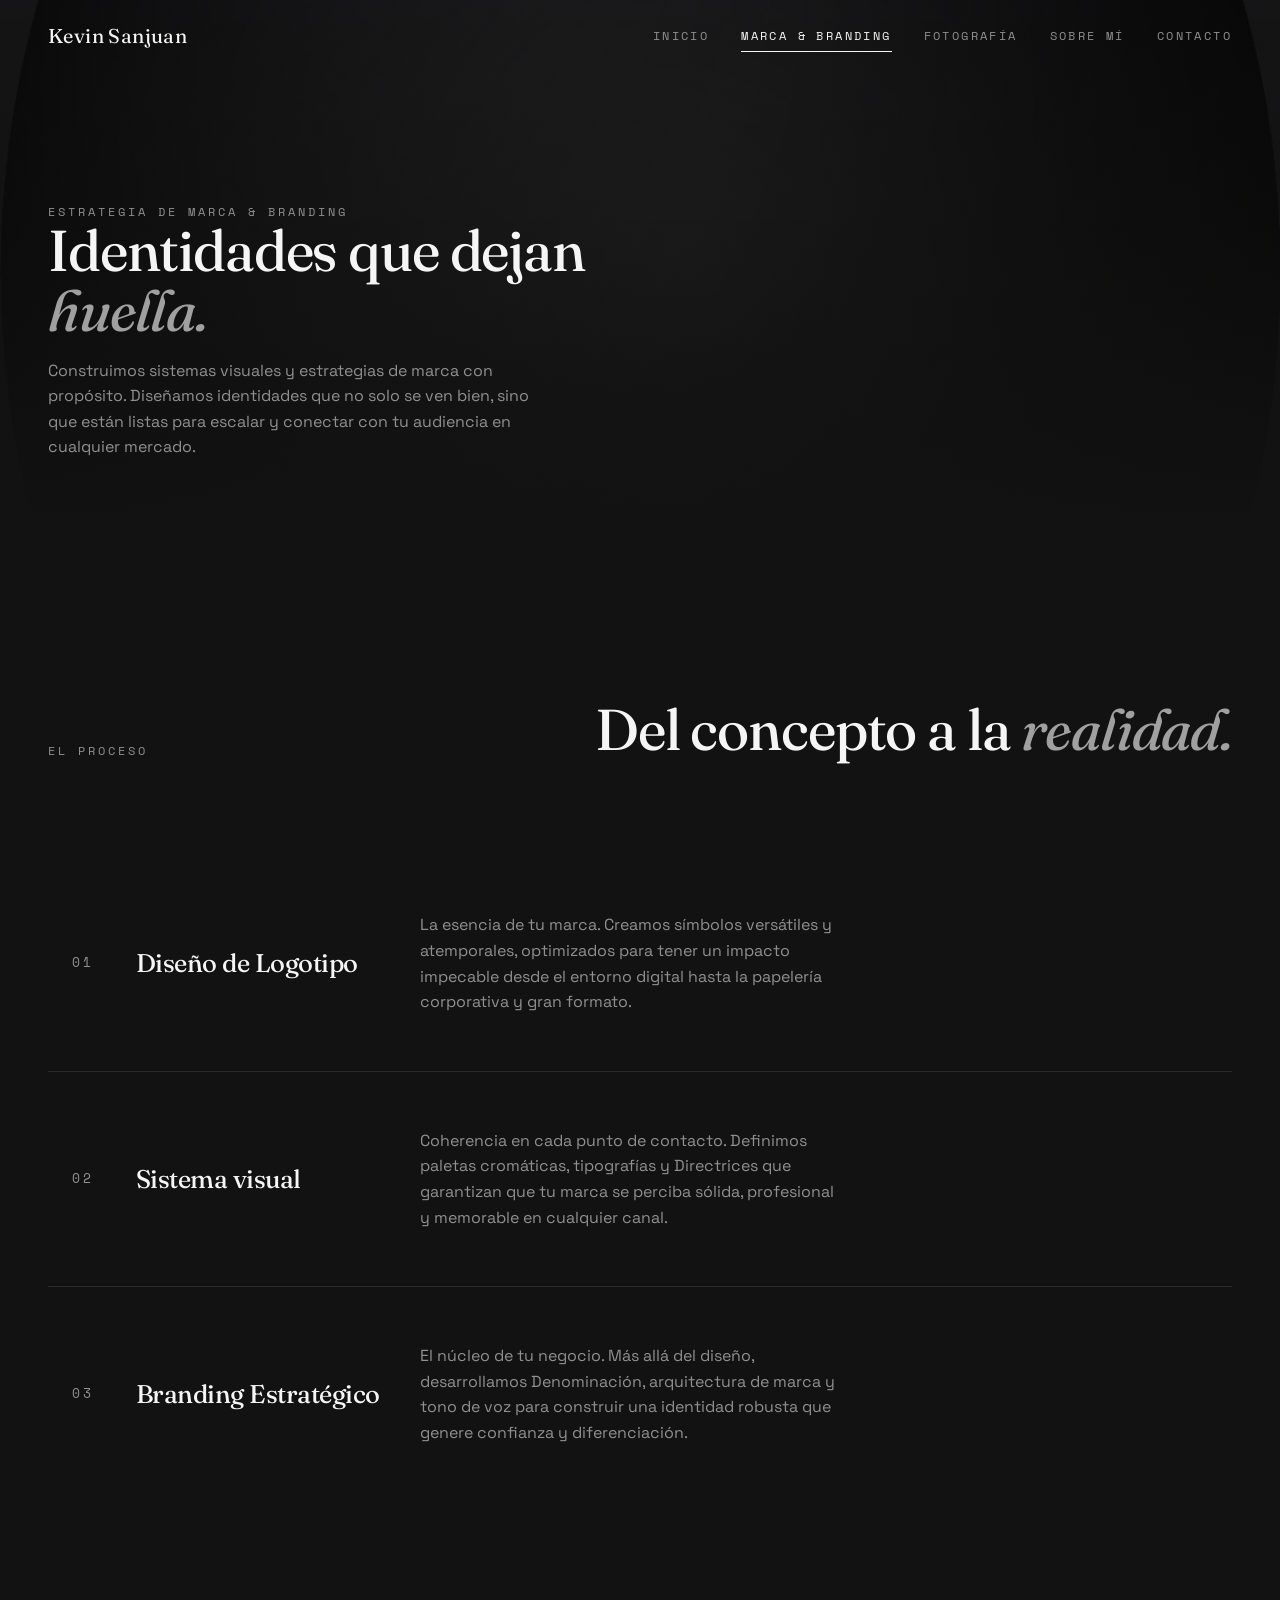
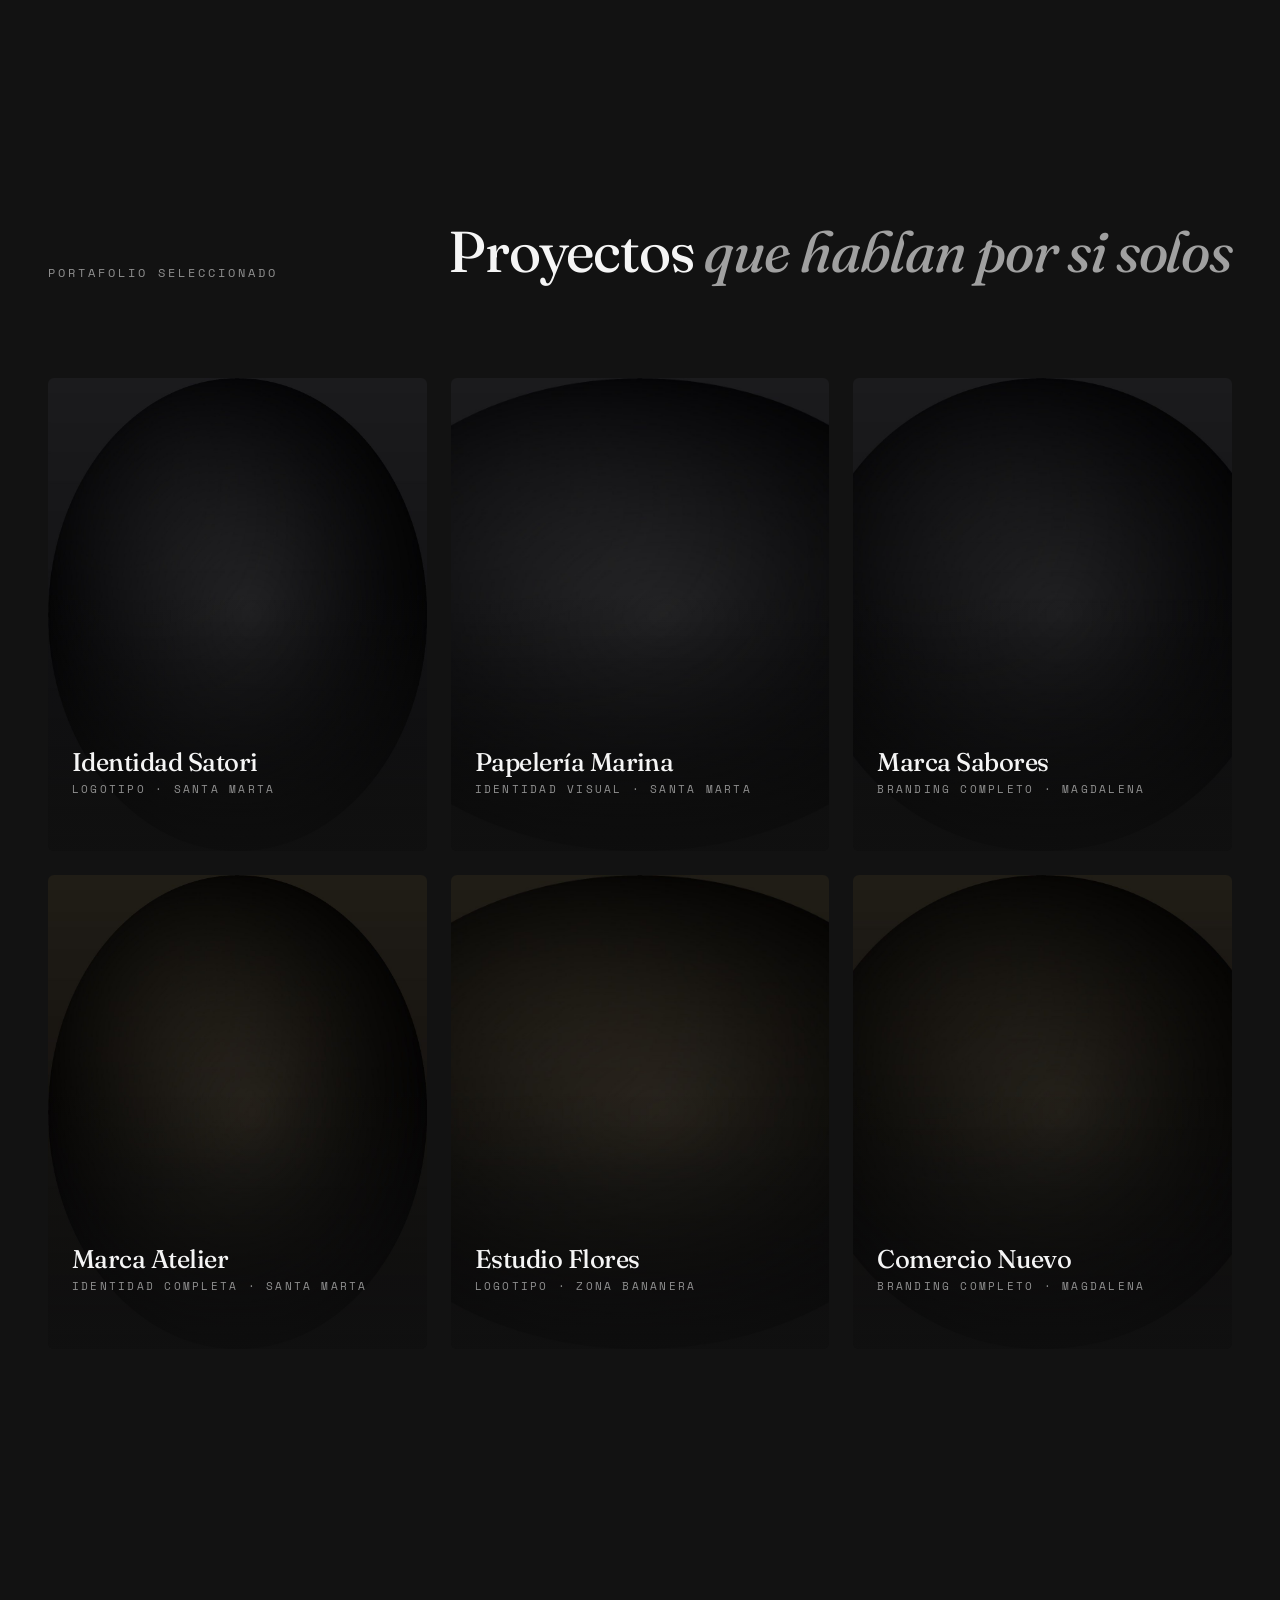
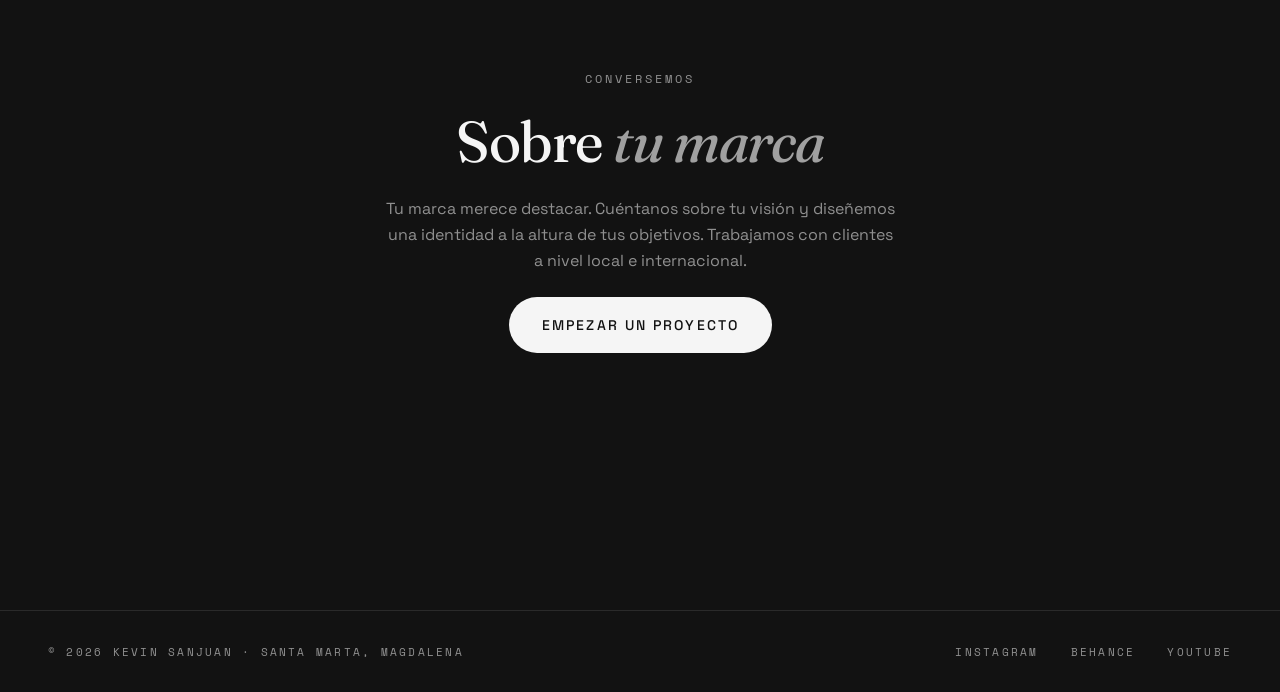
==== branding.html @ dd7e52ad "Add files via upload" ====
<!DOCTYPE html>
<html lang="es">
<head>
  <meta charset="UTF-8">
  <meta name="viewport" content="width=device-width, initial-scale=1">
  <!-- TITULO: así ve Google esta página. Mantener: "Diseñador Gráfico", "Santa Marta". -->
  <title>Diseñador Gráfico en Santa Marta — Kevin Sanjuan | Logos y Branding</title>
  <!-- DESCRIPCION: texto bajo el título en Google (máx ~155 caracteres).
       Quien busque "diseñador grafico santa marta" o "branding zona bananera" debería encontrarla. -->
  <meta name="description" content="Diseñador gráfico en Santa Marta y Zona Bananera, Magdalena. Logotipos, identidad visual y branding completo para negocios. Kevin Sanjuan, diseño gráfico profesional.">
  <meta property="og:title" content="Diseñador Gráfico en Santa Marta — Kevin Sanjuan | Logos y Branding">
  <meta property="og:description" content="Logotipos, identidad visual y branding completo en Santa Marta y Zona Bananera, Magdalena.">
  <meta property="og:type" content="website">
  <meta name="theme-color" content="#121212">
  <meta name="geo.region" content="CO-MAG">
  <meta name="geo.placename" content="Santa Marta, Zona Bananera, Magdalena">
  <link rel="icon" href="favicon.svg" type="image/svg+xml">

  <link rel="preconnect" href="https://fonts.googleapis.com">
  <link rel="preconnect" href="https://fonts.gstatic.com" crossorigin>
  <link href="https://fonts.googleapis.com/css2?family=Fraunces:ital,opsz,wght@0,9..144,300..700;1,9..144,300..700&family=Space+Grotesk:wght@300..700&family=Space+Mono:wght@400;700&display=swap" rel="stylesheet">

  <link rel="stylesheet" href="styles.css">

  <!-- DATOS ESTRUCTURADOS (JSON-LD): Google los lee para mostrar "diseñador grafico en santa marta".
       Solo reemplazar el teléfono cuando exista. -->
  <script type="application/ld+json">
  {
    "@context": "https://schema.org",
    "@type": "ProfessionalService",
    "additionalType": "https://schema.org/GraphicDesigner",
    "name": "Kevin Sanjuan — Diseñador Gráfico en Santa Marta",
    "description": "Logotipos, identidad visual y branding completo para negocios en Santa Marta y Zona Bananera, Magdalena.",
    "image": "../images/sesiones/diseno-grafico/cover.jpg",
    "priceRange": "$$",
    "telephone": "+57 300 000 0000",
    "email": "hola@kevinsanjuan.com",
    "address": {
      "@type": "PostalAddress",
      "addressLocality": "Santa Marta",
      "addressRegion": "Magdalena",
      "addressCountry": "CO"
    },
    "geo": {
      "@type": "GeoCoordinates",
      "latitude": 11.2408,
      "longitude": -74.199
    },
    "areaServed": [
      { "@type": "Place", "name": "Santa Marta" },
      { "@type": "Place", "name": "Zona Bananera" },
      { "@type": "State", "name": "Magdalena" }
    ],
    "makesOffer": [
      { "@type": "Offer", "itemOffered": { "@type": "Service", "name": "Diseño de logotipos en Santa Marta" } },
      { "@type": "Offer", "itemOffered": { "@type": "Service", "name": "Identidad visual y papelería" } },
      { "@type": "Offer", "itemOffered": { "@type": "Service", "name": "Branding y construcción de marca" } }
    ]
  }
  </script>
</head>
<body data-root="" data-page="branding">

  <main>

    <!-- ============ BANNER DE LA PÁGINA ============ -->
    <section class="page-hero">
      <img src="images/sesiones/diseno-grafico/cover.jpg" alt="Trabajos de diseño gráfico en Santa Marta" class="page-hero-img">
      <div class="page-hero-shade"></div>
      <div class="page-hero-content">
        <p class="eyebrow">Estrategia de Marca &amp; Branding</p>
        <h1>Identidades que dejan<em> huella.</em></h1>
        <p>Construimos sistemas visuales y estrategias de marca con propósito. Diseñamos identidades que no solo se ven bien, sino que están listas para escalar y conectar con tu audiencia en cualquier mercado.</p>
      </div>
    </section>

    <!-- ============ QUÉ INCLUYE ============ -->
    <section class="section">
      <div class="section-head reveal">
        <p class="eyebrow">El proceso</p>
        <h2 class="h2">Del concepto a la <em>realidad.</em></h2>
      </div>

      <ul class="services">
        <!-- QUE PONER AQUI: descripciones de cada servicio de diseño. Pueden mencionar la zona. -->
        <li class="reveal service">
          <div class="service-row">
            <span class="service-num">01</span>
            <h3 class="service-name">Diseño de Logotipo</h3>
            <p class="service-desc">La esencia de tu marca. Creamos símbolos versátiles y atemporales, optimizados para tener un impacto impecable desde el entorno digital hasta la papelería corporativa y gran formato.</p>
          </div>
        </li>

        <li class="reveal service">
          <div class="service-row">
            <span class="service-num">02</span>
            <h3 class="service-name">Sistema visual</h3>
            <p class="service-desc">Coherencia en cada punto de contacto. Definimos paletas cromáticas, tipografías y Directrices que garantizan que tu marca se perciba sólida, profesional y memorable en cualquier canal.</p>
          </div>
        </li>

        <li class="reveal service">
          <div class="service-row">
            <span class="service-num">03</span>
            <h3 class="service-name">Branding Estratégico</h3>
            <p class="service-desc">El núcleo de tu negocio. Más allá del diseño, desarrollamos Denominación, arquitectura de marca y tono de voz para construir una identidad robusta que genere confianza y diferenciación.</p>
          </div>
        </li>
      </ul>
    </section>

    <!-- ============ TRABAJOS DE MARCA ============ -->
    <section class="section">
      <div class="section-head reveal">
        <p class="eyebrow">Portafolio Seleccionado</p>
        <h2 class="h2">Proyectos<em> que hablan por si solos</em></h2>
        <!-- QUE PONER AQUI: cada tarjeta es un proyecto real de diseño.
             1) Título: nombre del cliente o marca.
             2) Categoría: tipo de trabajo (ej: "Logotipo · Zona Bananera").
             3) Foto: copiar la foto real del proyecto en images/sesiones/diseno-grafico/ o branding/.
             Para agregar proyectos, copiar un bloque <article> y pegarlo dentro de la cuadrícula. -->
      </div>

      <div class="brand-grid">
        <article class="brand-card reveal">
          <img src="images/sesiones/diseno-grafico/cover.jpg" alt="Diseño de logotipo — diseñador gráfico en Santa Marta" loading="lazy">
          <div class="brand-shade"></div>
          <div class="brand-info">
            <h3>Identidad Satori</h3>
            <p>Logotipo · Santa Marta</p>
            <a href="index.html#contacto" class="brand-cta">Encargar algo así</a>
          </div>
        </article>

        <article class="brand-card reveal">
          <img src="images/sesiones/diseno-grafico/foto-2.jpg" alt="Identidad visual — diseñador gráfico en Santa Marta" loading="lazy">
          <div class="brand-shade"></div>
          <div class="brand-info">
            <h3>Papelería Marina</h3>
            <p>Identidad visual · Santa Marta</p>
            <a href="index.html#contacto" class="brand-cta">Encargar algo así</a>
          </div>
        </article>

        <article class="brand-card reveal">
          <img src="images/sesiones/diseno-grafico/foto-3.jpg" alt="Branding de restaurante — diseño gráfico en el Magdalena" loading="lazy">
          <div class="brand-shade"></div>
          <div class="brand-info">
            <h3>Marca Sabores</h3>
            <p>Branding completo · Magdalena</p>
            <a href="index.html#contacto" class="brand-cta">Encargar algo así</a>
          </div>
        </article>

        <article class="brand-card reveal">
          <img src="images/sesiones/branding/cover.jpg" alt="Construcción de marca — branding en Santa Marta" loading="lazy">
          <div class="brand-shade"></div>
          <div class="brand-info">
            <h3>Marca Atelier</h3>
            <p>Identidad completa · Santa Marta</p>
            <a href="index.html#contacto" class="brand-cta">Encargar algo así</a>
          </div>
        </article>

        <article class="brand-card reveal">
          <img src="images/sesiones/branding/foto-2.jpg" alt="Identidad de marca — diseñador gráfico en Zona Bananera" loading="lazy">
          <div class="brand-shade"></div>
          <div class="brand-info">
            <h3>Estudio Flores</h3>
            <p>Logotipo · Zona Bananera</p>
            <a href="index.html#contacto" class="brand-cta">Encargar algo así</a>
          </div>
        </article>

        <article class="brand-card reveal">
          <img src="images/sesiones/branding/foto-3.jpg" alt="Branding para negocio local — diseño gráfico en el Magdalena" loading="lazy">
          <div class="brand-shade"></div>
          <div class="brand-info">
            <h3>Comercio Nuevo</h3>
            <p>Branding completo · Magdalena</p>
            <a href="index.html#contacto" class="brand-cta">Encargar algo así</a>
          </div>
        </article>
      </div>
    </section>

    <!-- ============ CIERRE ============ -->
    <section class="section section-cta">
      <div class="section-head reveal">
        <p class="eyebrow">Conversemos</p>
        <h2 class="h2">Sobre <em>tu marca</em></h2>
        <p class="section-intro">Tu marca merece destacar. Cuéntanos sobre tu visión y diseñemos una identidad a la altura de tus objetivos. Trabajamos con clientes a nivel local e internacional.</p>
        <a href="index.html#contacto" class="btn btn-primary magnetic" data-strength="0.35">Empezar un proyecto</a>
      </div>
    </section>

  </main>

  <script src="nav.js"></script>
  <script src="script.js"></script>
</body>
</html>
---- styles.css ----
/* ============================================================
   Kevin Sanjuan — Sistema de diseño
   Tema oscuro #121212 · Fraunces (títulos) + Space Grotesk (texto)
   + Space Mono (detalles)
   ============================================================ */

:root {
  color-scheme: dark;
  --bg: #121212;
  --coal: #1e1e1e;
  --smoke: #262626;
  --fog: #f5f5f5;
  --mist: #909090;
  --accent: #a0a0a0;

  --serif: 'Fraunces', Georgia, serif;
  --sans: 'Space Grotesk', system-ui, sans-serif;
  --mono: 'Space Mono', ui-monospace, monospace;

  /* Tipografía fluida */
  --text-display: clamp(3.5rem, 9vw, 8.5rem);
  --text-hero: clamp(2.75rem, 7vw, 6.5rem);
  --text-h2: clamp(2rem, 4.5vw, 3.75rem);
  --text-h3: clamp(1.25rem, 2vw, 1.75rem);
  --text-body: clamp(1rem, 1.2vw, 1.125rem);

  --ease: cubic-bezier(0.22, 1, 0.36, 1);
}

/* ---------- Base ---------- */

* {
  box-sizing: border-box;
  margin: 0;
  padding: 0;
}

html {
  scroll-behavior: smooth;
  background: var(--bg);
}

body {
  background: var(--bg);
  color: var(--fog);
  font-family: var(--sans);
  font-size: var(--text-body);
  line-height: 1.6;
  -webkit-font-smoothing: antialiased;
  overflow-x: hidden;
}

body.no-scroll {
  overflow: hidden;
}

img {
  display: block;
  max-width: 100%;
}

a {
  color: inherit;
  text-decoration: none;
}

section {
  scroll-margin-top: 4.5rem;
}

::selection {
  background: var(--fog);
  color: var(--bg);
}

::-webkit-scrollbar {
  width: 10px;
}
::-webkit-scrollbar-track {
  background: var(--bg);
}
::-webkit-scrollbar-thumb {
  background: #2e2e2e;
  border-radius: 5px;
}
::-webkit-scrollbar-thumb:hover {
  background: #3a3a3a;
}

:focus-visible {
  outline: 2px solid var(--accent);
  outline-offset: 3px;
}

/* ---------- Tipografía ---------- */

h1, h2, h3 {
  font-family: var(--serif);
  font-weight: 450;
  line-height: 1.05;
  letter-spacing: -0.02em;
}

em {
  font-style: italic;
  color: var(--accent);
}

.h2 {
  font-size: var(--text-h2);
}

.h3 {
  font-size: var(--text-h3);
  line-height: 1.2;
}

/* Detalles técnicos en mono (números, etiquetas, leyendas) */
.eyebrow,
.service-num,
.stat-label,
.about-location,
.hero-scroll,
.overlay-links span,
.contact-socials a,
.contact-form label,
.footer,
.footer a,
.menu-label {
  font-family: var(--mono);
  text-transform: uppercase;
}

.eyebrow {
  font-size: 0.75rem;
  letter-spacing: 0.25em;
  color: var(--mist);
}

/* ---------- Estructura ---------- */

.section {
  padding: 7rem 1.5rem;
}

.section-head {
  display: flex;
  flex-wrap: wrap;
  align-items: flex-end;
  justify-content: space-between;
  gap: 1.5rem;
  margin-bottom: 4rem;
}

.section-intro {
  max-width: 22rem;
  color: var(--mist);
}

@media (min-width: 768px) {
  .section {
    padding: 10rem 3rem;
  }
  .section-head {
    margin-bottom: 6rem;
  }
}

/* ---------- Navbar ---------- */

.navbar {
  position: fixed;
  inset: 0 0 auto 0;
  z-index: 50;
  display: flex;
  align-items: center;
  justify-content: space-between;
  gap: 1rem;
  padding: 1.25rem 1.5rem;
  transition: background-color 0.4s, border-color 0.4s;
  border-bottom: 1px solid transparent;
}

.navbar.scrolled {
  background: rgba(18, 18, 18, 0.85);
  backdrop-filter: blur(12px);
  -webkit-backdrop-filter: blur(12px);
  border-bottom-color: rgba(255, 255, 255, 0.06);
}

.navbar-logo {
  font-family: var(--serif);
  font-size: 1.25rem;
  letter-spacing: 0.02em;
  color: var(--fog);
  transition: color 0.3s;
}

.navbar-logo:hover {
  color: var(--accent);
}

.navbar-links {
  display: none;
  align-items: center;
  gap: 2rem;
}

.navbar-links a {
  position: relative;
  font-family: var(--mono);
  font-size: 0.75rem;
  text-transform: uppercase;
  letter-spacing: 0.2em;
  color: var(--mist);
  transition: color 0.3s;
}

.navbar-links a::after {
  content: '';
  position: absolute;
  left: 0;
  right: 0;
  bottom: -0.4rem;
  height: 1px;
  background: var(--fog);
  transform: scaleX(0);
  transform-origin: left;
  transition: transform 0.4s var(--ease);
}

.navbar-links a:hover {
  color: var(--fog);
}

.navbar-links a:hover::after,
.navbar-links a.active::after {
  transform: scaleX(1);
}

.navbar-links a.active {
  color: var(--fog);
}

.menu-toggle {
  display: flex;
  align-items: center;
  gap: 0.75rem;
  background: none;
  border: none;
  cursor: pointer;
  color: var(--fog);
  font-size: 0.8125rem;
  transition: color 0.3s;
}

.menu-toggle:hover {
  color: var(--accent);
}

.menu-label {
  display: none;
  letter-spacing: 0.25em;
}

.menu-icon {
  position: relative;
  display: block;
  width: 2.5rem;
  height: 2rem;
}

.menu-icon span {
  position: absolute;
  left: 0;
  top: 50%;
  width: 100%;
  height: 1px;
  background: currentColor;
  transition: transform 0.35s var(--ease);
}

.menu-icon span:first-child {
  transform: translateY(-0.3125rem);
}

.menu-icon span:last-child {
  transform: translateY(0.3125rem);
}

.menu-toggle.open .menu-icon span:first-child {
  transform: rotate(45deg);
}

.menu-toggle.open .menu-icon span:last-child {
  transform: rotate(-45deg);
}

@media (min-width: 768px) {
  .navbar {
    padding: 1.25rem 3rem;
  }
  .navbar-links {
    display: flex;
  }
  .menu-toggle {
    display: none;
  }
}

/* ---------- Menú overlay (mobile) ---------- */

.overlay {
  position: fixed;
  inset: 0;
  z-index: 40;
  display: flex;
  flex-direction: column;
  justify-content: center;
  gap: 3rem;
  padding: 1.5rem;
  background: var(--coal);
  clip-path: inset(0 0 100% 0);
  transition: clip-path 0.7s var(--ease);
  visibility: hidden;
}

.overlay.open {
  clip-path: inset(0 0 0% 0);
  visibility: visible;
}

.overlay-links {
  list-style: none;
  display: flex;
  flex-direction: column;
  gap: 0.25rem;
}

.overlay-links a {
  display: flex;
  align-items: baseline;
  gap: 1rem;
  font-family: var(--serif);
  font-size: var(--text-display);
  line-height: 1.1;
  color: var(--fog);
  opacity: 0;
  transform: translateY(3.5rem);
  transition: color 0.3s, opacity 0.6s var(--ease), transform 0.6s var(--ease);
  transition-delay: 0s;
}

.overlay.open .overlay-links a {
  opacity: 1;
  transform: translateY(0);
  transition-delay: calc(0.15s + var(--i) * 0.06s);
}

.overlay-links a:hover {
  color: var(--accent);
}

.overlay-links span {
  font-size: 0.75rem;
  letter-spacing: 0.25em;
  color: var(--mist);
}

.overlay-footer {
  display: flex;
  flex-wrap: wrap;
  gap: 2rem;
  font-size: 0.875rem;
  color: var(--mist);
  opacity: 0;
  transition: opacity 0.6s var(--ease) 0s;
}

.overlay.open .overlay-footer {
  opacity: 1;
  transition-delay: 0.6s;
}

.overlay-footer a {
  transition: color 0.3s;
}

.overlay-footer a:hover {
  color: var(--accent);
}

@media (min-width: 768px) {
  .overlay {
    padding: 3rem;
  }
}

/* ---------- Hero ---------- */

.hero {
  position: relative;
  display: flex;
  align-items: flex-end;
  min-height: 100svh;
  overflow: hidden;
}

.hero-img {
  position: absolute;
  inset: 0;
  width: 100%;
  height: 100%;
  object-fit: cover;
}

.hero-overlay {
  position: absolute;
  inset: 0;
  background: linear-gradient(to top, var(--bg), rgba(18, 18, 18, 0.4) 55%, rgba(18, 18, 18, 0.2)),
    linear-gradient(to right, rgba(18, 18, 18, 0.6), transparent 60%);
}

.hero-content {
  position: relative;
  z-index: 1;
  width: 100%;
  padding: 5rem 1.5rem 5rem;
}

.hero-eyebrow {
  font-family: var(--mono);
  font-size: 0.75rem;
  text-transform: uppercase;
  letter-spacing: 0.3em;
  color: var(--mist);
  margin-bottom: 1.5rem;
}

.hero-title {
  font-size: var(--text-hero);
  color: var(--fog);
}

.hero-title span {
  display: block;
}

.hero-sub {
  max-width: 24rem;
  margin-top: 1.5rem;
  color: var(--mist);
}

.hero-actions {
  display: flex;
  flex-wrap: wrap;
  gap: 1.5rem;
  margin-top: 2.5rem;
}

.hero-scroll {
  position: absolute;
  right: 1.5rem;
  bottom: 2rem;
  z-index: 1;
  display: none;
  flex-direction: column;
  align-items: center;
  gap: 0.75rem;
  font-size: 0.625rem;
  letter-spacing: 0.3em;
  color: var(--mist);
  writing-mode: vertical-rl;
}

.hero-scroll-line {
  width: 1px;
  height: 4rem;
  background: linear-gradient(to bottom, var(--accent), transparent);
  animation: scroll-hint 2s ease-in-out infinite;
}

@keyframes scroll-hint {
  0%, 100% { opacity: 1; }
  50% { opacity: 0.3; }
}

/* Entrada del hero (al cargar) */
.hero-reveal {
  opacity: 0;
  transform: translateY(2.5rem);
  animation: hero-in 0.9s var(--ease) forwards;
}

.hero-reveal.d1 { animation-delay: 0.15s; }
.hero-reveal.d2 { animation-delay: 0.3s; }
.hero-reveal.d3 { animation-delay: 0.45s; }
.hero-reveal.d4 { animation-delay: 0.6s; }
.hero-reveal.d5 { animation-delay: 0.75s; }

@keyframes hero-in {
  to {
    opacity: 1;
    transform: translateY(0);
  }
}

@media (min-width: 768px) {
  .hero-content {
    padding: 6rem 3rem 6rem;
  }
  .hero-scroll {
    display: flex;
    right: 3rem;
  }
}

/* ---------- Botones ---------- */

.btn {
  display: inline-block;
  border: 1px solid transparent;
  border-radius: 999px;
  padding: 1rem 2rem;
  font-family: var(--sans);
  font-size: 0.875rem;
  font-weight: 500;
  text-transform: uppercase;
  letter-spacing: 0.15em;
  cursor: pointer;
  transition: background-color 0.3s, color 0.3s, border-color 0.3s;
  will-change: transform;
}

.btn-primary {
  background: var(--fog);
  color: var(--bg);
}

.btn-primary:hover {
  background: transparent;
  color: var(--fog);
  border-color: var(--fog);
}

.btn-outline {
  border-color: rgba(245, 245, 245, 0.3);
  color: var(--fog);
  background: transparent;
}

.btn-outline:hover {
  border-color: var(--accent);
  color: var(--accent);
}

/* ---------- Servicios ---------- */

.services {
  list-style: none;
}

.service-row {
  display: flex;
  flex-direction: column;
  gap: 0.75rem;
  padding: 2.5rem 0.5rem;
  border-bottom: 1px solid rgba(255, 255, 255, 0.1);
  transition: background-color 0.5s;
}

.service:last-child .service-row {
  border-bottom: none;
}

.service:hover .service-row {
  background: var(--smoke);
}

.service-num {
  font-size: 0.8rem;
  letter-spacing: 0.2em;
  color: var(--mist);
  transition: color 0.5s;
}

.service:hover .service-num {
  color: var(--accent);
}

.service-name {
  font-family: var(--serif);
  font-size: var(--text-h3);
  color: var(--fog);
  transition: color 0.5s;
}

.service:hover .service-name {
  color: var(--accent);
}

.service-desc {
  max-width: 26rem;
  color: var(--mist);
  transition: color 0.5s;
}

.service:hover .service-desc {
  color: rgba(245, 245, 245, 0.8);
}

@media (min-width: 768px) {
  .service-row {
    flex-direction: row;
    align-items: center;
    gap: 0;
    padding: 3.5rem 1.5rem;
  }
  .service-num {
    width: 4rem;
    flex-shrink: 0;
  }
  .service-name {
    width: 25%;
  }
  .service-desc {
    width: 40%;
  }
}

/* ---------- Sobre mí ---------- */

.section-about {
  background: var(--coal);
  overflow: hidden;
}

.about-grid {
  display: grid;
  grid-template-columns: 1fr;
  gap: 3rem;
  margin-top: 4rem;
}

.about-photo-wrap {
  position: relative;
}

.about-photo {
  position: relative;
  aspect-ratio: 3 / 4;
  border-radius: 0.375rem;
  overflow: hidden;
}

.about-photo img {
  width: 100%;
  height: 100%;
  object-fit: cover;
}

.about-photo-shade {
  position: absolute;
  inset: 0;
  background: linear-gradient(to top, rgba(18, 18, 18, 0.5), transparent);
}

.about-frame {
  position: absolute;
  top: 1.5rem;
  left: 1.5rem;
  width: 100%;
  height: 100%;
  border: 1px solid rgba(160, 160, 160, 0.3);
  border-radius: 0.375rem;
  z-index: -1;
}

.about-text p {
  margin-bottom: 1.5rem;
  color: rgba(245, 245, 245, 0.9);
}

.about-stats {
  display: grid;
  grid-template-columns: repeat(3, 1fr);
  gap: 1.5rem;
  margin-top: 3rem;
  padding-top: 2.5rem;
  border-top: 1px solid rgba(255, 255, 255, 0.1);
}

.stat-value {
  font-family: var(--serif);
  font-size: var(--text-h3);
  color: var(--accent);
  line-height: 1;
}

.stat-label {
  margin-top: 0.25rem;
  font-size: 0.7rem;
  letter-spacing: 0.2em;
  color: var(--mist);
}

.about-location {
  margin-top: 2.5rem;
  font-size: 0.75rem;
  letter-spacing: 0.25em;
  color: var(--mist);
}

@media (min-width: 768px) {
  .about-grid {
    grid-template-columns: repeat(12, 1fr);
    gap: 0;
    margin-top: 6rem;
  }
  .about-photo-wrap {
    grid-column: 1 / span 5;
    z-index: 1;
  }
  .about-text {
    grid-column: 4 / span 9;
    margin-top: 8rem;
    padding: 3.5rem 3.5rem 3.5rem 8rem;
    background: var(--bg);
  }
}

/* ---------- Contacto ---------- */

.contact-grid {
  display: grid;
  grid-template-columns: 1fr;
  gap: 4rem;
}

.contact-email {
  font-family: var(--serif);
  font-size: var(--text-h3);
  color: var(--fog);
  text-decoration: underline;
  text-decoration-color: rgba(160, 160, 160, 0.5);
  text-underline-offset: 0.5rem;
  transition: color 0.3s;
}

.contact-email:hover {
  color: var(--accent);
}

.contact-note {
  margin-top: 1.5rem;
  max-width: 22rem;
  color: var(--mist);
}

.contact-socials {
  display: flex;
  flex-wrap: wrap;
  gap: 1.5rem;
  margin-top: 2.5rem;
}

.contact-socials a {
  font-size: 0.75rem;
  letter-spacing: 0.2em;
  color: var(--mist);
  transition: color 0.3s;
}

.contact-socials a:hover {
  color: var(--accent);
}

.contact-form label {
  display: block;
  margin-bottom: 0.75rem;
  font-size: 0.7rem;
  letter-spacing: 0.2em;
  color: var(--mist);
}

.contact-form input,
.contact-form textarea {
  width: 100%;
  border: none;
  border-bottom: 1px solid rgba(255, 255, 255, 0.2);
  background: transparent;
  padding: 0.75rem 0;
  color: var(--fog);
  font-family: var(--sans);
  font-size: var(--text-body);
  transition: border-color 0.3s;
  resize: none;
}

.contact-form input::placeholder,
.contact-form textarea::placeholder {
  color: var(--mist);
}

.contact-form input:focus,
.contact-form textarea:focus {
  outline: none;
  border-color: var(--accent);
}

.form-row {
  display: grid;
  grid-template-columns: 1fr;
  gap: 2.5rem;
  margin-bottom: 2.5rem;
}

.form-success {
  margin-top: 1rem;
  color: var(--accent);
  font-family: var(--serif);
  font-size: var(--text-h3);
}

@media (min-width: 768px) {
  .contact-grid {
    grid-template-columns: repeat(12, 1fr);
    gap: 0;
  }
  .contact-info {
    grid-column: 1 / span 4;
  }
  .contact-form {
    grid-column: 5 / span 8;
  }
  .form-row {
    grid-template-columns: 1fr 1fr;
  }
  .form-full {
    grid-column: 1 / -1;
  }
}

/* ---------- Footer ---------- */

.footer {
  display: flex;
  flex-wrap: wrap;
  align-items: center;
  justify-content: space-between;
  gap: 1rem;
  padding: 2rem 1.5rem;
  border-top: 1px solid rgba(255, 255, 255, 0.1);
  font-size: 0.7rem;
  letter-spacing: 0.2em;
  color: var(--mist);
}

.footer div {
  display: flex;
  gap: 2rem;
}

.footer a {
  font-size: 0.7rem;
  letter-spacing: 0.2em;
  transition: color 0.3s;
}

.footer a:hover {
  color: var(--accent);
}

@media (min-width: 768px) {
  .footer {
    padding: 2rem 3rem;
  }
}

/* ---------- Scroll reveals ---------- */

.reveal {
  opacity: 0;
  transform: translateY(3.75rem);
  transition: opacity 0.9s var(--ease), transform 0.9s var(--ease);
}

.reveal.visible {
  opacity: 1;
  transform: translateY(0);
}

/* ---------- Accesibilidad: reducir movimiento ---------- */

@media (prefers-reduced-motion: reduce) {
  html {
    scroll-behavior: auto;
  }
  *,
  *::before,
  *::after {
    animation-duration: 0.01ms !important;
    animation-iteration-count: 1 !important;
    transition-duration: 0.01ms !important;
  }
  .reveal {
    opacity: 1;
    transform: none;
  }
  .hero-reveal {
    opacity: 1;
    transform: none;
  }
}

/* ============================================================
   Subpáginas: banner, slideshows, galerías, lightbox, videos
   ============================================================ */

/* ---------- Banner de subpágina ---------- */

.page-hero {
  position: relative;
  display: flex;
  align-items: flex-end;
  min-height: 55svh;
  padding: 8rem 1.5rem 4rem;
  overflow: hidden;
}

.page-hero-img {
  position: absolute;
  inset: 0;
  width: 100%;
  height: 100%;
  object-fit: cover;
}

.page-hero-shade {
  position: absolute;
  inset: 0;
  background: linear-gradient(to top, var(--bg), rgba(18, 18, 18, 0.5) 60%, rgba(18, 18, 18, 0.3));
}

.page-hero-content {
  position: relative;
  z-index: 1;
  width: 100%;
}

.page-hero-content h1 {
  font-size: var(--text-h2);
  color: var(--fog);
  max-width: 18ch;
}

.page-hero-content p {
  margin-top: 1rem;
  max-width: 32rem;
  color: var(--mist);
}

@media (min-width: 768px) {
  .page-hero {
    min-height: 60svh;
    padding: 9rem 3rem 5rem;
  }
}

/* ---------- Slideshow (fotos que cambian solas) ---------- */

.slideshow {
  position: absolute;
  inset: 0;
  overflow: hidden;
}

.slideshow-img {
  position: absolute;
  inset: 0;
  width: 100%;
  height: 100%;
  object-fit: cover;
  opacity: 0;
  transform: scale(1.05);
  transition: opacity 1.2s var(--ease), transform 8s linear;
}

.slideshow-img.active {
  opacity: 1;
  transform: scale(1.14);
}

/* ---------- Tarjetas dobles del inicio (Marca & Branding / Fotografía) ---------- */

.showcase {
  display: grid;
  grid-template-columns: 1fr;
  gap: 1.5rem;
}

.showcase-card {
  position: relative;
  display: flex;
  align-items: flex-end;
  aspect-ratio: 4 / 5;
  border-radius: 0.375rem;
  overflow: hidden;
  isolation: isolate;
  transition: transform 0.5s var(--ease);
}

.showcase-card:hover {
  transform: scale(1.015);
}

.showcase-shade {
  position: absolute;
  inset: 0;
  z-index: 1;
  background: linear-gradient(to top, rgba(18, 18, 18, 0.92), rgba(18, 18, 18, 0.15) 55%, transparent);
}

.showcase-content {
  position: relative;
  z-index: 2;
  width: 100%;
  padding: 2rem 1.5rem;
}

.showcase-content .eyebrow {
  margin-bottom: 1rem;
}

.showcase-content h2 {
  font-size: var(--text-h3);
  line-height: 1.1;
}

.showcase-content p {
  margin-top: 0.75rem;
  color: var(--mist);
  max-width: 26rem;
}

.showcase-cta {
  display: inline-flex;
  align-items: center;
  gap: 0.75rem;
  margin-top: 1.5rem;
  font-size: 0.75rem;
  text-transform: uppercase;
  letter-spacing: 0.25em;
  color: var(--fog);
  transition: color 0.3s;
}

.showcase-cta::after {
  content: '→';
  transition: transform 0.4s var(--ease);
}

.showcase-card:hover .showcase-cta {
  color: var(--accent);
}

.showcase-card:hover .showcase-cta::after {
  transform: translateX(0.375rem);
}

.showcase-dots {
  position: absolute;
  right: 1.5rem;
  bottom: 1.5rem;
  z-index: 2;
  display: flex;
  gap: 0.375rem;
}

.slideshow-dot {
  width: 1.5rem;
  height: 2px;
  background: rgba(245, 245, 245, 0.3);
  transition: background-color 0.4s;
}

.slideshow-dot.active {
  background: var(--fog);
}

@media (min-width: 768px) {
  .showcase {
    grid-template-columns: 1fr 1fr;
    gap: 1.5rem;
  }
  .showcase-content {
    padding: 2.5rem 2rem;
  }
}

/* ---------- Hub de fotografía (fotos.html): secciones por tipo ---------- */

.gallery-type {
  margin-bottom: 6rem;
}

.gallery-type:last-child {
  margin-bottom: 0;
}

.gallery-type-head {
  display: flex;
  flex-wrap: wrap;
  align-items: baseline;
  justify-content: space-between;
  gap: 1rem;
  margin-bottom: 1.5rem;
}

.gallery-type-head a {
  font-size: 0.75rem;
  text-transform: uppercase;
  letter-spacing: 0.25em;
  color: var(--accent);
  transition: color 0.3s;
}

.gallery-type-head a:hover {
  color: var(--fog);
}

.slideshow-block {
  position: relative;
  aspect-ratio: 16 / 10;
  border-radius: 0.375rem;
  overflow: hidden;
  display: block;
}

.slideshow-block:hover .slideshow-block-shade {
  opacity: 1;
}

.slideshow-block-shade {
  position: absolute;
  inset: 0;
  z-index: 1;
  background: linear-gradient(to top, rgba(18, 18, 18, 0.9), transparent 60%);
  opacity: 0.75;
  transition: opacity 0.5s;
}

.slideshow-block-info {
  position: absolute;
  left: 1.5rem;
  bottom: 1.5rem;
  right: 1.5rem;
  z-index: 2;
  display: flex;
  flex-wrap: wrap;
  align-items: flex-end;
  justify-content: space-between;
  gap: 1rem;
}

.slideshow-block-info h3 {
  font-size: var(--text-h3);
}

.slideshow-block-info span {
  font-size: 0.75rem;
  text-transform: uppercase;
  letter-spacing: 0.25em;
  color: var(--accent);
}

.slideshow-block-dots {
  position: absolute;
  left: 1.5rem;
  bottom: 1.5rem;
  z-index: 2;
  display: flex;
  gap: 0.375rem;
}

@media (min-width: 768px) {
  .slideshow-block {
    aspect-ratio: 21 / 9;
  }
}

/* ---------- Galería mosaico (fotos/bodas.html, etc.) ---------- */

.gallery {
  columns: 2;
  column-gap: 0.75rem;
}

.gallery-item {
  position: relative;
  display: block;
  break-inside: avoid;
  margin-bottom: 0.75rem;
  border-radius: 0.375rem;
  overflow: hidden;
  cursor: zoom-in;
  outline: none;
}

.gallery-item img {
  width: 100%;
  transition: transform 0.6s var(--ease);
}

.gallery-item:hover img,
.gallery-item:focus-visible img {
  transform: scale(1.04);
}

.gallery-item::after {
  content: '⤢';
  position: absolute;
  top: 50%;
  left: 50%;
  transform: translate(-50%, -50%) scale(0.6);
  color: var(--fog);
  font-size: 1.5rem;
  opacity: 0;
  transition: opacity 0.4s var(--ease), transform 0.4s var(--ease);
}

.gallery-item:hover::after,
.gallery-item:focus-visible::after {
  opacity: 1;
  transform: translate(-50%, -50%) scale(1);
}

@media (min-width: 768px) {
  .gallery {
    columns: 3;
    column-gap: 1.25rem;
  }
  .gallery-item {
    margin-bottom: 1.25rem;
  }
}

/* ---------- Lightbox ---------- */

.lightbox {
  position: fixed;
  inset: 0;
  z-index: 60;
  display: flex;
  align-items: center;
  justify-content: center;
  background: rgba(10, 10, 10, 0.96);
  opacity: 0;
  visibility: hidden;
  transition: opacity 0.3s, visibility 0.3s;
}

.lightbox.open {
  opacity: 1;
  visibility: visible;
}

.lightbox-img {
  max-width: 92vw;
  max-height: 84vh;
  object-fit: contain;
  border-radius: 0.25rem;
}

.lightbox-btn {
  position: absolute;
  display: grid;
  place-items: center;
  width: 3rem;
  height: 3rem;
  border: 1px solid rgba(245, 245, 245, 0.25);
  border-radius: 999px;
  background: rgba(18, 18, 18, 0.7);
  color: var(--fog);
  font-size: 1.5rem;
  line-height: 1;
  cursor: pointer;
  transition: border-color 0.3s, color 0.3s;
}

.lightbox-btn:hover {
  border-color: var(--fog);
}

.lightbox-prev {
  left: 1rem;
}

.lightbox-next {
  right: 1rem;
}

.lightbox-close {
  top: 1rem;
  right: 1rem;
  font-size: 1.75rem;
}

@media (min-width: 768px) {
  .lightbox-prev {
    left: 2rem;
  }
  .lightbox-next {
    right: 2rem;
  }
  .lightbox-close {
    top: 2rem;
    right: 2rem;
  }
}

/* ---------- Página de videos ---------- */

.videos-grid {
  display: grid;
  grid-template-columns: 1fr;
  gap: 1.5rem;
}

.video-card {
  position: relative;
  aspect-ratio: 16 / 9;
  border-radius: 0.375rem;
  background: var(--smoke);
  overflow: hidden;
  display: flex;
  flex-direction: column;
  align-items: center;
  justify-content: center;
  gap: 1rem;
}

.video-card-title {
  position: relative;
  z-index: 1;
  font-family: var(--serif);
  font-size: var(--text-h3);
  color: var(--fog);
}

.video-play {
  position: relative;
  z-index: 1;
  display: grid;
  place-items: center;
  width: 4rem;
  height: 4rem;
  border: 1px solid rgba(245, 245, 245, 0.35);
  border-radius: 999px;
  color: var(--fog);
  transition: background-color 0.3s, border-color 0.3s, color 0.3s;
}

.video-card:hover .video-play {
  background: var(--fog);
  color: var(--bg);
  border-color: var(--fog);
}

.video-play::before {
  content: '';
  margin-left: 0.25rem;
  border-style: solid;
  border-width: 0.5rem 0 0.5rem 0.85rem;
  border-color: transparent transparent transparent currentColor;
}

.video-card iframe {
  position: absolute;
  inset: 0;
  width: 100%;
  height: 100%;
  border: 0;
}

.video-tag {
  position: absolute;
  top: 1rem;
  left: 1rem;
  z-index: 1;
  font-family: var(--mono);
  font-size: 0.65rem;
  text-transform: uppercase;
  letter-spacing: 0.2em;
  color: var(--mist);
}

@media (min-width: 768px) {
  .videos-grid {
    grid-template-columns: 1fr 1fr;
    gap: 2rem;
  }
}

/* ---------- Grid de proyectos de marca (branding.html) ---------- */

.brand-grid {
  display: grid;
  grid-template-columns: 1fr;
  gap: 1.5rem;
}

.brand-card {
  position: relative;
  display: flex;
  align-items: flex-end;
  aspect-ratio: 4 / 5;
  border-radius: 0.375rem;
  overflow: hidden;
  isolation: isolate;
  transition: transform 0.5s var(--ease);
}

.brand-card:hover {
  transform: scale(1.015);
}

.brand-card img {
  position: absolute;
  inset: 0;
  width: 100%;
  height: 100%;
  object-fit: cover;
  transition: transform 0.7s var(--ease);
}

.brand-card:hover img {
  transform: scale(1.05);
}

.brand-shade {
  position: absolute;
  inset: 0;
  z-index: 1;
  background: linear-gradient(to top, rgba(18, 18, 18, 0.9), transparent 55%);
  opacity: 0.8;
  transition: opacity 0.5s;
}

.brand-card:hover .brand-shade {
  opacity: 1;
}

.brand-info {
  position: relative;
  z-index: 2;
  width: 100%;
  padding: 1.5rem;
}

.brand-info h3 {
  font-size: var(--text-h3);
}

.brand-info p {
  margin-top: 0.25rem;
  font-family: var(--mono);
  font-size: 0.7rem;
  text-transform: uppercase;
  letter-spacing: 0.2em;
  color: var(--mist);
}

.brand-cta {
  display: block;
  margin-top: 0.75rem;
  font-size: 0.7rem;
  text-transform: uppercase;
  letter-spacing: 0.25em;
  color: var(--accent);
  opacity: 0;
  transform: translateY(0.5rem);
  transition: opacity 0.4s var(--ease), transform 0.4s var(--ease);
}

.brand-card:hover .brand-cta {
  opacity: 1;
  transform: translateY(0);
}

@media (min-width: 768px) {
  .brand-grid {
    grid-template-columns: repeat(3, 1fr);
    gap: 1.5rem;
  }
}

@media (prefers-reduced-motion: reduce) {
  .slideshow-img {
    transition: opacity 0.4s;
    transform: none;
  }
  .slideshow-img.active {
    transform: none;
  }
}

/* ---------- Sección de cierre centrada (branding.html) ---------- */

.section-cta .section-head {
  flex-direction: column;
  align-items: center;
  text-align: center;
}

.section-cta .section-intro {
  max-width: 32rem;
}
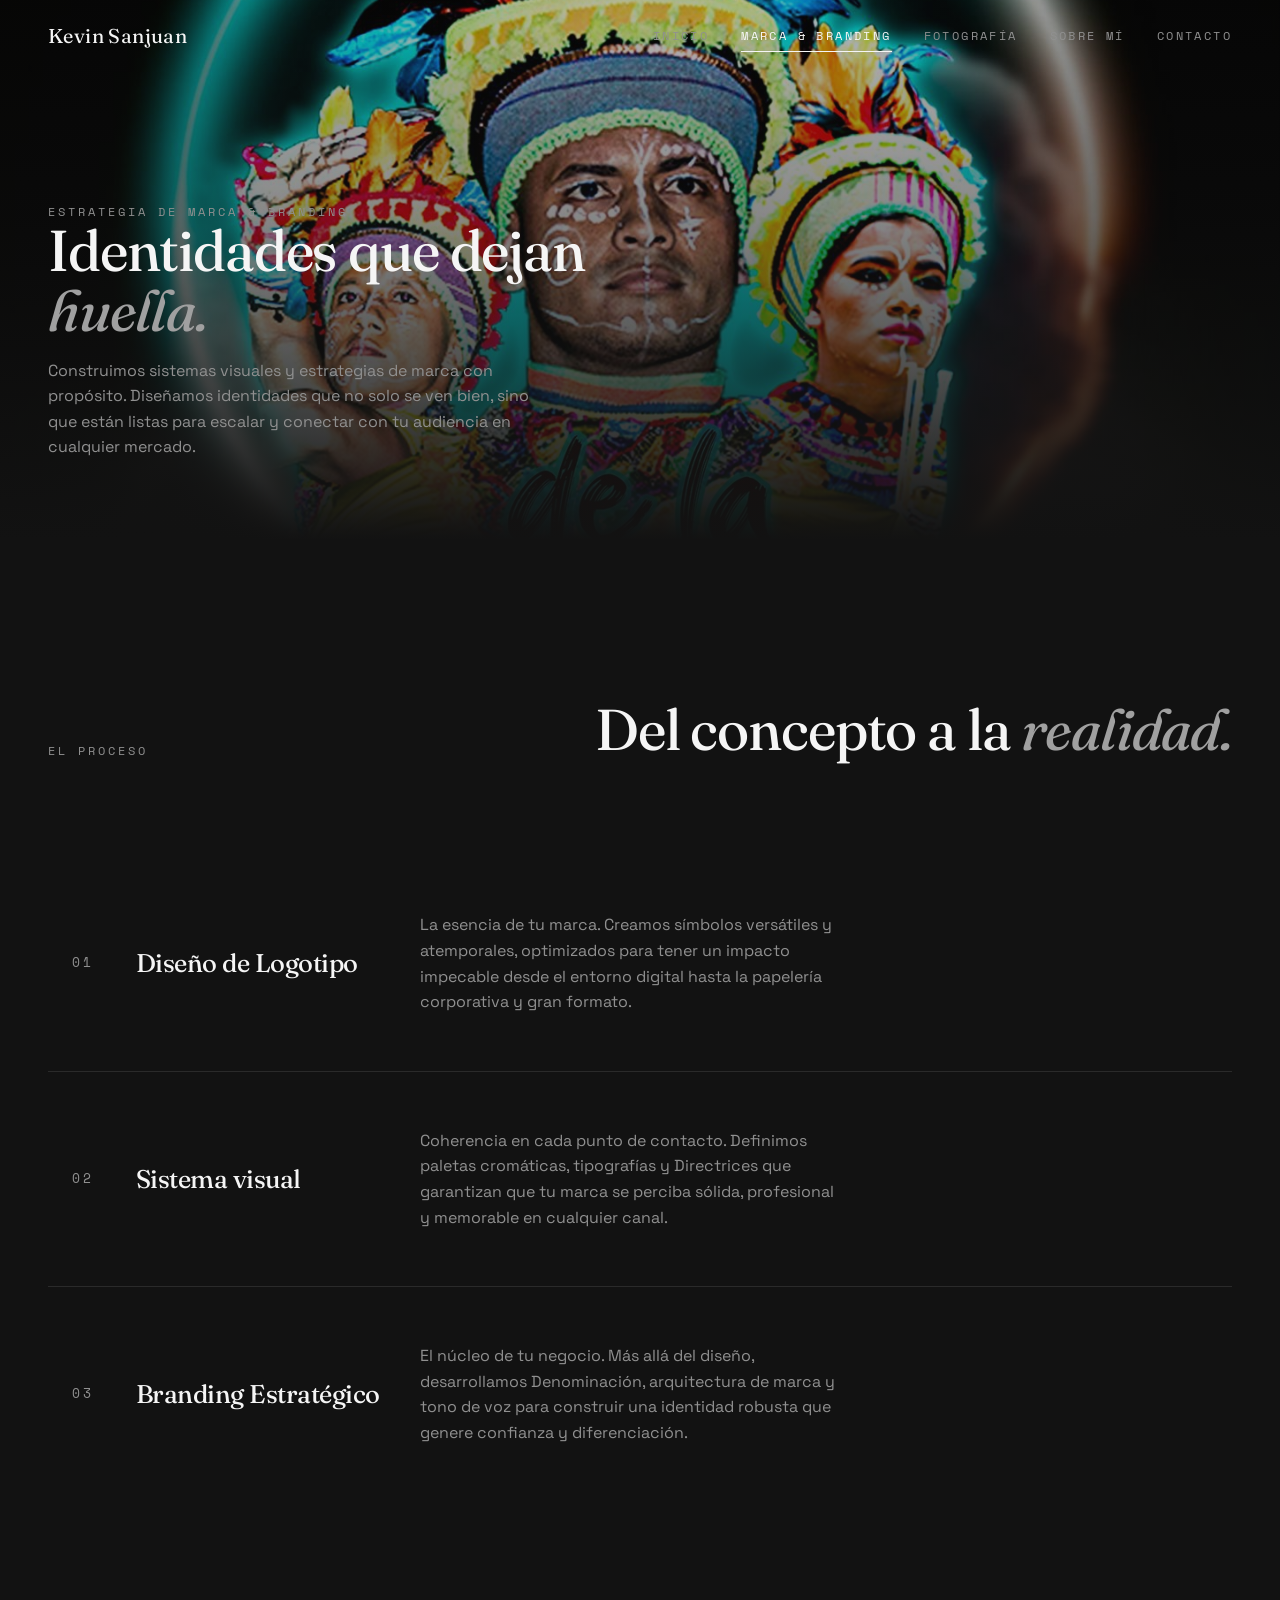
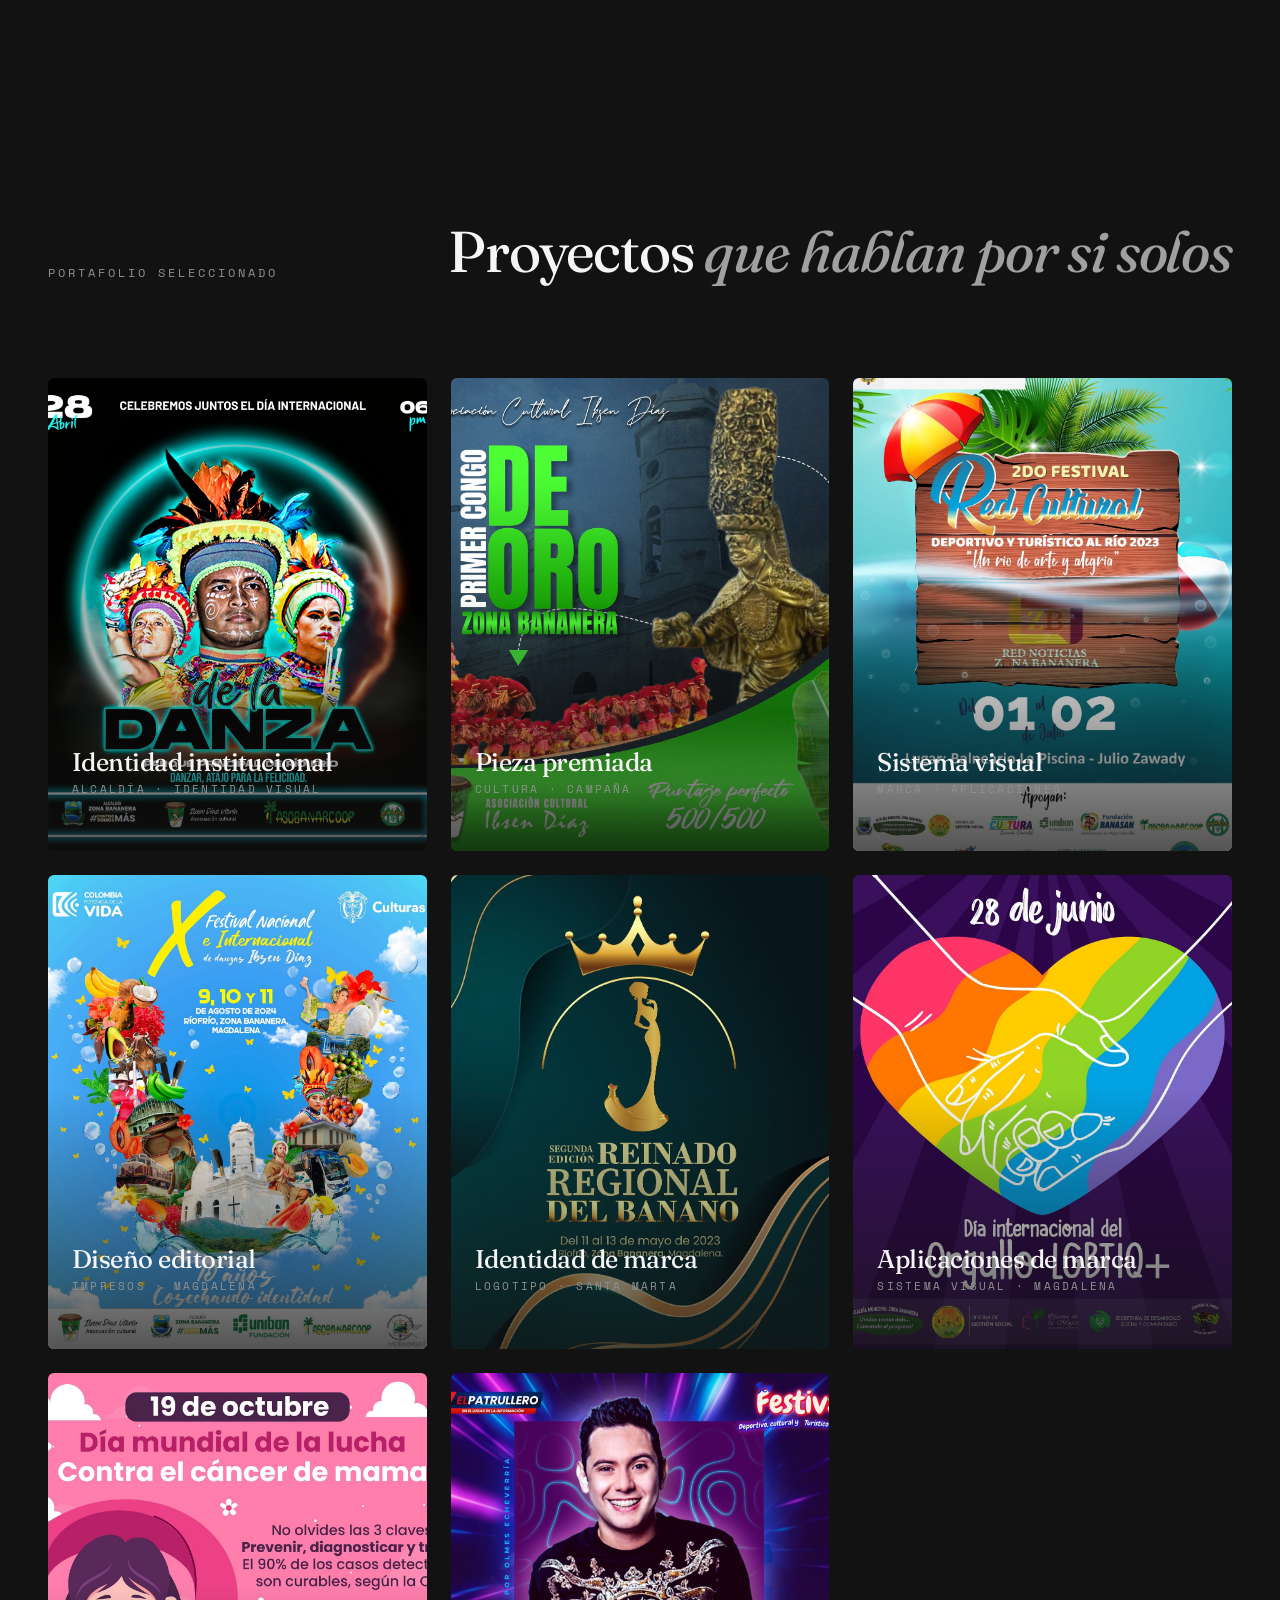
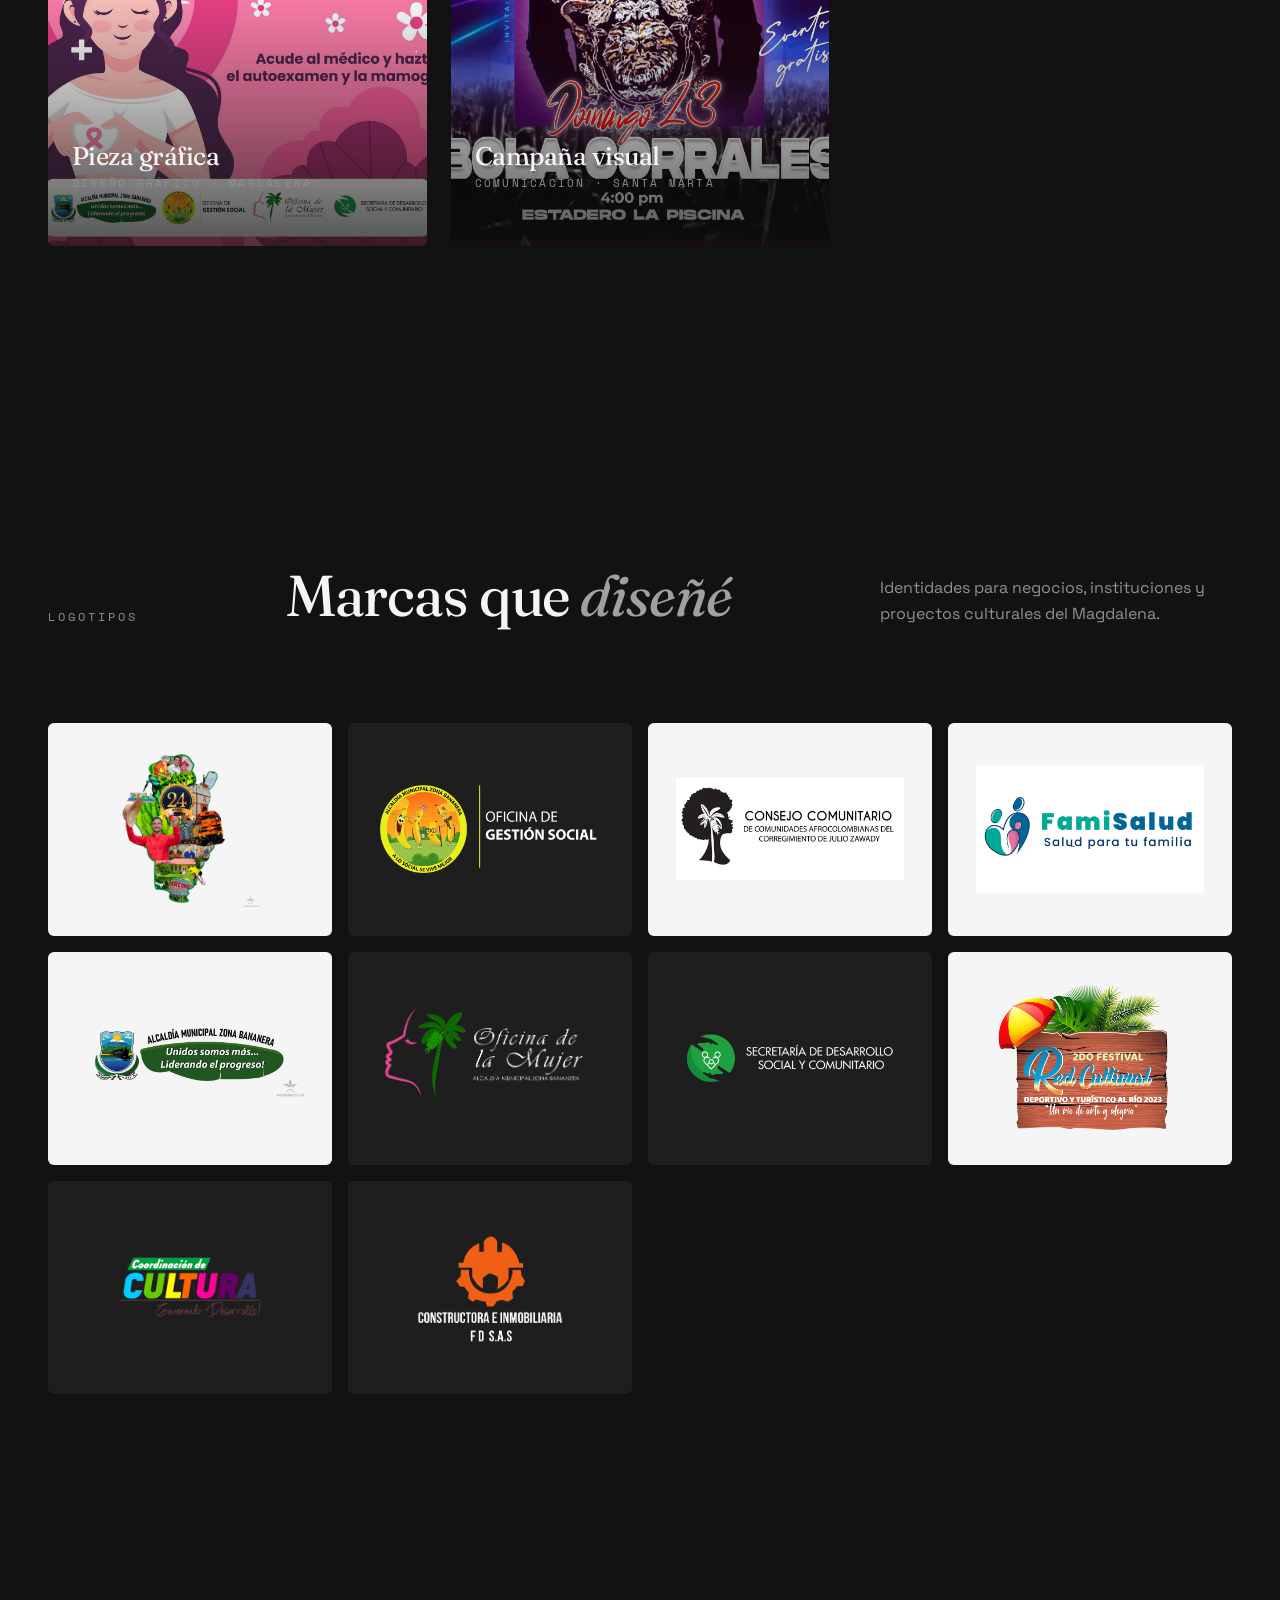
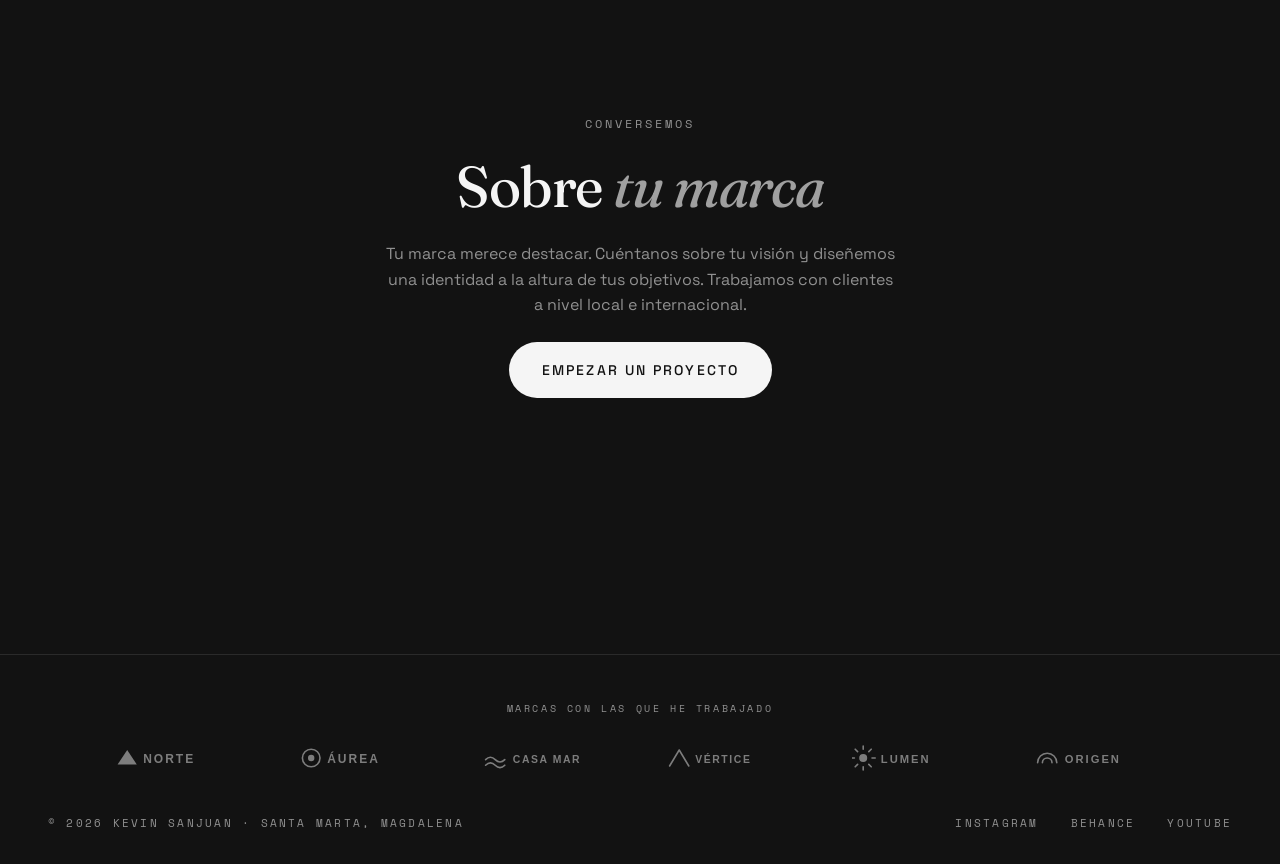
==== commit d036368e: "feat: replace placeholder imagery with real portfolio photos - bodas, eventos sociales, eventos musi" ====
--- a/branding.html
+++ b/branding.html
@@ -123,64 +123,106 @@
 
       <div class="brand-grid">
         <article class="brand-card reveal">
-          <img src="images/sesiones/diseno-grafico/cover.jpg" alt="Diseño de logotipo — diseñador gráfico en Santa Marta" loading="lazy">
-          <div class="brand-shade"></div>
-          <div class="brand-info">
-            <h3>Identidad Satori</h3>
+          <img src="images/sesiones/diseno-grafico/cover.jpg" alt="Identidad visual para alcaldía — diseñador gráfico en Santa Marta" loading="lazy">
+          <div class="brand-shade"></div>
+          <div class="brand-info">
+            <h3>Identidad institucional</h3>
+            <p>Alcaldía · identidad visual</p>
+            <a href="index.html#contacto" class="brand-cta">Encargar algo así</a>
+          </div>
+        </article>
+
+        <article class="brand-card reveal">
+          <img src="images/sesiones/diseno-grafico/foto-2.jpg" alt="Campaña para función cultural premiada — diseño gráfico en el Magdalena" loading="lazy">
+          <div class="brand-shade"></div>
+          <div class="brand-info">
+            <h3>Pieza premiada</h3>
+            <p>Cultura · campaña</p>
+            <a href="index.html#contacto" class="brand-cta">Encargar algo así</a>
+          </div>
+        </article>
+
+        <article class="brand-card reveal">
+          <img src="images/sesiones/diseno-grafico/foto-3.jpg" alt="Sistema visual de marca — diseñador gráfico en Santa Marta" loading="lazy">
+          <div class="brand-shade"></div>
+          <div class="brand-info">
+            <h3>Sistema visual</h3>
+            <p>Marca · aplicaciones</p>
+            <a href="index.html#contacto" class="brand-cta">Encargar algo así</a>
+          </div>
+        </article>
+
+        <article class="brand-card reveal">
+          <img src="images/sesiones/diseno-grafico/foto-4.jpg" alt="Diseño editorial e impresos — diseñador gráfico en el Magdalena" loading="lazy">
+          <div class="brand-shade"></div>
+          <div class="brand-info">
+            <h3>Diseño editorial</h3>
+            <p>Impresos · Magdalena</p>
+            <a href="index.html#contacto" class="brand-cta">Encargar algo así</a>
+          </div>
+        </article>
+
+        <article class="brand-card reveal">
+          <img src="images/sesiones/diseno-grafico/foto-5.jpg" alt="Identidad de marca y logotipo — diseñador gráfico en Santa Marta" loading="lazy">
+          <div class="brand-shade"></div>
+          <div class="brand-info">
+            <h3>Identidad de marca</h3>
             <p>Logotipo · Santa Marta</p>
             <a href="index.html#contacto" class="brand-cta">Encargar algo así</a>
           </div>
         </article>
 
         <article class="brand-card reveal">
-          <img src="images/sesiones/diseno-grafico/foto-2.jpg" alt="Identidad visual — diseñador gráfico en Santa Marta" loading="lazy">
-          <div class="brand-shade"></div>
-          <div class="brand-info">
-            <h3>Papelería Marina</h3>
-            <p>Identidad visual · Santa Marta</p>
-            <a href="index.html#contacto" class="brand-cta">Encargar algo así</a>
-          </div>
-        </article>
-
-        <article class="brand-card reveal">
-          <img src="images/sesiones/diseno-grafico/foto-3.jpg" alt="Branding de restaurante — diseño gráfico en el Magdalena" loading="lazy">
-          <div class="brand-shade"></div>
-          <div class="brand-info">
-            <h3>Marca Sabores</h3>
-            <p>Branding completo · Magdalena</p>
-            <a href="index.html#contacto" class="brand-cta">Encargar algo así</a>
-          </div>
-        </article>
-
-        <article class="brand-card reveal">
-          <img src="images/sesiones/branding/cover.jpg" alt="Construcción de marca — branding en Santa Marta" loading="lazy">
-          <div class="brand-shade"></div>
-          <div class="brand-info">
-            <h3>Marca Atelier</h3>
-            <p>Identidad completa · Santa Marta</p>
-            <a href="index.html#contacto" class="brand-cta">Encargar algo así</a>
-          </div>
-        </article>
-
-        <article class="brand-card reveal">
-          <img src="images/sesiones/branding/foto-2.jpg" alt="Identidad de marca — diseñador gráfico en Zona Bananera" loading="lazy">
-          <div class="brand-shade"></div>
-          <div class="brand-info">
-            <h3>Estudio Flores</h3>
-            <p>Logotipo · Zona Bananera</p>
-            <a href="index.html#contacto" class="brand-cta">Encargar algo así</a>
-          </div>
-        </article>
-
-        <article class="brand-card reveal">
-          <img src="images/sesiones/branding/foto-3.jpg" alt="Branding para negocio local — diseño gráfico en el Magdalena" loading="lazy">
-          <div class="brand-shade"></div>
-          <div class="brand-info">
-            <h3>Comercio Nuevo</h3>
-            <p>Branding completo · Magdalena</p>
-            <a href="index.html#contacto" class="brand-cta">Encargar algo así</a>
-          </div>
-        </article>
+          <img src="images/sesiones/diseno-grafico/foto-6.jpg" alt="Aplicaciones de marca — diseño gráfico en el Magdalena" loading="lazy">
+          <div class="brand-shade"></div>
+          <div class="brand-info">
+            <h3>Aplicaciones de marca</h3>
+            <p>Sistema visual · Magdalena</p>
+            <a href="index.html#contacto" class="brand-cta">Encargar algo así</a>
+          </div>
+        </article>
+
+        <article class="brand-card reveal">
+          <img src="images/sesiones/diseno-grafico/foto-7.jpg" alt="Pieza gráfica para marca — diseñador gráfico en Santa Marta" loading="lazy">
+          <div class="brand-shade"></div>
+          <div class="brand-info">
+            <h3>Pieza gráfica</h3>
+            <p>Diseño gráfico · Magdalena</p>
+            <a href="index.html#contacto" class="brand-cta">Encargar algo así</a>
+          </div>
+        </article>
+
+        <article class="brand-card reveal">
+          <img src="images/sesiones/diseno-grafico/foto-8.jpg" alt="Campaña visual para marca — diseñador gráfico en el Magdalena" loading="lazy">
+          <div class="brand-shade"></div>
+          <div class="brand-info">
+            <h3>Campaña visual</h3>
+            <p>Comunicación · Santa Marta</p>
+            <a href="index.html#contacto" class="brand-cta">Encargar algo así</a>
+          </div>
+        </article>
+      </div>
+    </section>
+
+    <!-- ============ LOGOTIPOS ============ -->
+    <section class="section">
+      <div class="section-head reveal">
+        <p class="eyebrow">Logotipos</p>
+        <h2 class="h2">Marcas que <em>diseñé</em></h2>
+        <p class="section-intro">Identidades para negocios, instituciones y proyectos culturales del Magdalena.</p>
+      </div>
+
+      <div class="logos-grid">
+        <div class="logo-item reveal"><img src="images/sesiones/logos/logo-1.png" alt="Diseño de logotipo — Kevin Sanjuan" loading="lazy"></div>
+        <div class="logo-item logo-item--dark reveal"><img src="images/sesiones/logos/logo-2.png" alt="Diseño de logotipo — Kevin Sanjuan" loading="lazy"></div>
+        <div class="logo-item reveal"><img src="images/sesiones/logos/logo-3.png" alt="Diseño de logotipo — Kevin Sanjuan" loading="lazy"></div>
+        <div class="logo-item reveal"><img src="images/sesiones/logos/logo-4.png" alt="Diseño de logotipo — Kevin Sanjuan" loading="lazy"></div>
+        <div class="logo-item reveal"><img src="images/sesiones/logos/logo-5.png" alt="Logotipo para alcaldía — Kevin Sanjuan" loading="lazy"></div>
+        <div class="logo-item logo-item--dark reveal"><img src="images/sesiones/logos/logo-6.png" alt="Logotipo para alcaldía — Kevin Sanjuan" loading="lazy"></div>
+        <div class="logo-item logo-item--dark reveal"><img src="images/sesiones/logos/logo-7.png" alt="Logotipo para alcaldía — Kevin Sanjuan" loading="lazy"></div>
+        <div class="logo-item reveal"><img src="images/sesiones/logos/logo-8.png" alt="Diseño de logotipo — Kevin Sanjuan" loading="lazy"></div>
+        <div class="logo-item logo-item--dark reveal"><img src="images/sesiones/logos/logo-9.png" alt="Logotipo para alcaldía — Kevin Sanjuan" loading="lazy"></div>
+        <div class="logo-item logo-item--dark reveal"><img src="images/sesiones/logos/logo-10.png" alt="Diseño de logotipo — Kevin Sanjuan" loading="lazy"></div>
       </div>
     </section>
 
--- a/styles.css
+++ b/styles.css
@@ -342,7 +342,7 @@
   align-items: baseline;
   gap: 1rem;
   font-family: var(--serif);
-  font-size: var(--text-display);
+  font-size: clamp(2rem, 9vw, 8.5rem);
   line-height: 1.1;
   color: var(--fog);
   opacity: 0;
@@ -846,19 +846,65 @@
 
 .footer {
   display: flex;
+  flex-direction: column;
+  gap: 2.5rem;
+  padding: 3rem 1.5rem 2rem;
+  border-top: 1px solid rgba(255, 255, 255, 0.1);
+  font-size: 0.7rem;
+  letter-spacing: 0.2em;
+  color: var(--mist);
+}
+
+.footer-clients {
+  display: flex;
+  flex-direction: column;
+  align-items: center;
+  gap: 1.75rem;
+}
+
+.footer-clients-title {
+  font-family: var(--mono);
+  font-size: 0.65rem;
+  font-weight: 400;
+  letter-spacing: 0.25em;
+  text-transform: uppercase;
+  color: var(--mist);
+  text-align: center;
+}
+
+.footer-clients-row {
+  display: grid;
+  grid-template-columns: repeat(2, 1fr);
+  align-items: center;
+  justify-items: center;
+  gap: 2rem 1.5rem;
+  width: 100%;
+}
+
+.footer-clients-row img {
+  height: 1.75rem;
+  width: auto;
+  opacity: 0.45;
+  transition: opacity 0.35s var(--ease), transform 0.35s var(--ease);
+}
+
+.footer-clients-row img:hover {
+  opacity: 1;
+  transform: translateY(-0.25rem) scale(1.04);
+}
+
+.footer-bottom {
+  display: flex;
   flex-wrap: wrap;
   align-items: center;
   justify-content: space-between;
   gap: 1rem;
-  padding: 2rem 1.5rem;
-  border-top: 1px solid rgba(255, 255, 255, 0.1);
-  font-size: 0.7rem;
-  letter-spacing: 0.2em;
-  color: var(--mist);
-}
-
-.footer div {
-  display: flex;
+  width: 100%;
+}
+
+.footer-bottom div {
+  display: flex;
+  flex-wrap: wrap;
   gap: 2rem;
 }
 
@@ -874,7 +920,17 @@
 
 @media (min-width: 768px) {
   .footer {
-    padding: 2rem 3rem;
+    padding: 3rem 3rem 2rem;
+  }
+  .footer-clients-row {
+    display: flex;
+    flex-wrap: wrap;
+    justify-content: center;
+    gap: 3.5rem;
+    width: auto;
+  }
+  .footer-clients-row img {
+    height: 2rem;
   }
 }
 
@@ -1019,7 +1075,14 @@
   position: absolute;
   inset: 0;
   z-index: 1;
-  background: linear-gradient(to top, rgba(18, 18, 18, 0.92), rgba(18, 18, 18, 0.15) 55%, transparent);
+  background: linear-gradient(
+    to top,
+    rgba(18, 18, 18, 0.97),
+    rgba(18, 18, 18, 0.85) 35%,
+    rgba(18, 18, 18, 0.45) 65%,
+    rgba(18, 18, 18, 0.1) 85%,
+    transparent
+  );
 }
 
 .showcase-content {
@@ -1496,6 +1559,48 @@
   }
 }
 
+/* ---------- Logotipos (branding.html) ---------- */
+
+.logos-grid {
+  display: grid;
+  grid-template-columns: repeat(2, 1fr);
+  gap: 0.75rem;
+}
+
+.logo-item {
+  display: flex;
+  align-items: center;
+  justify-content: center;
+  padding: 1.25rem;
+  aspect-ratio: 4 / 3;
+  background: var(--fog);
+  border-radius: 0.375rem;
+}
+
+/* Logos con texto claro sobre fondo transparente */
+.logo-item--dark {
+  background: var(--coal);
+}
+
+.logo-item img {
+  max-width: 100%;
+  max-height: 100%;
+  width: auto;
+  height: auto;
+  object-fit: contain;
+}
+
+@media (min-width: 768px) {
+  .logos-grid {
+    grid-template-columns: repeat(4, 1fr);
+    gap: 1rem;
+  }
+
+  .logo-item {
+    padding: 1.75rem;
+  }
+}
+
 @media (prefers-reduced-motion: reduce) {
   .slideshow-img {
     transition: opacity 0.4s;
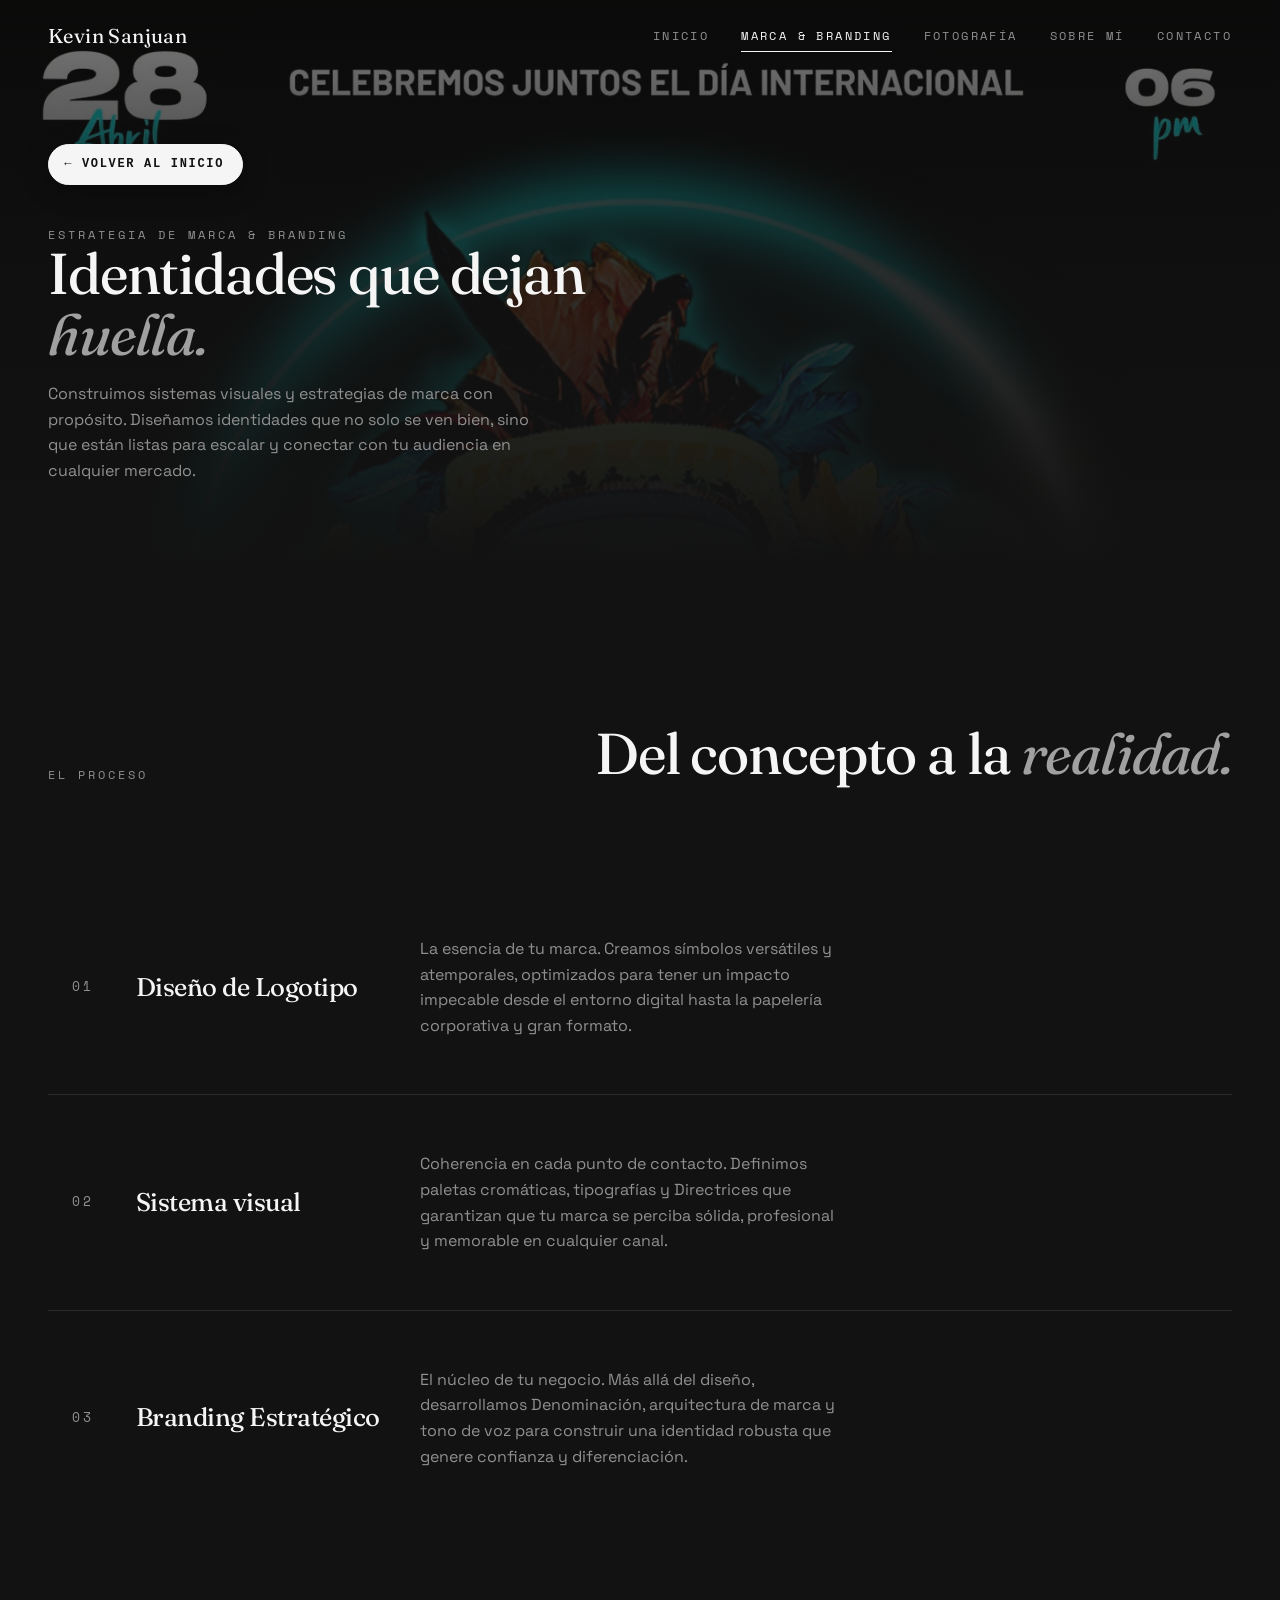
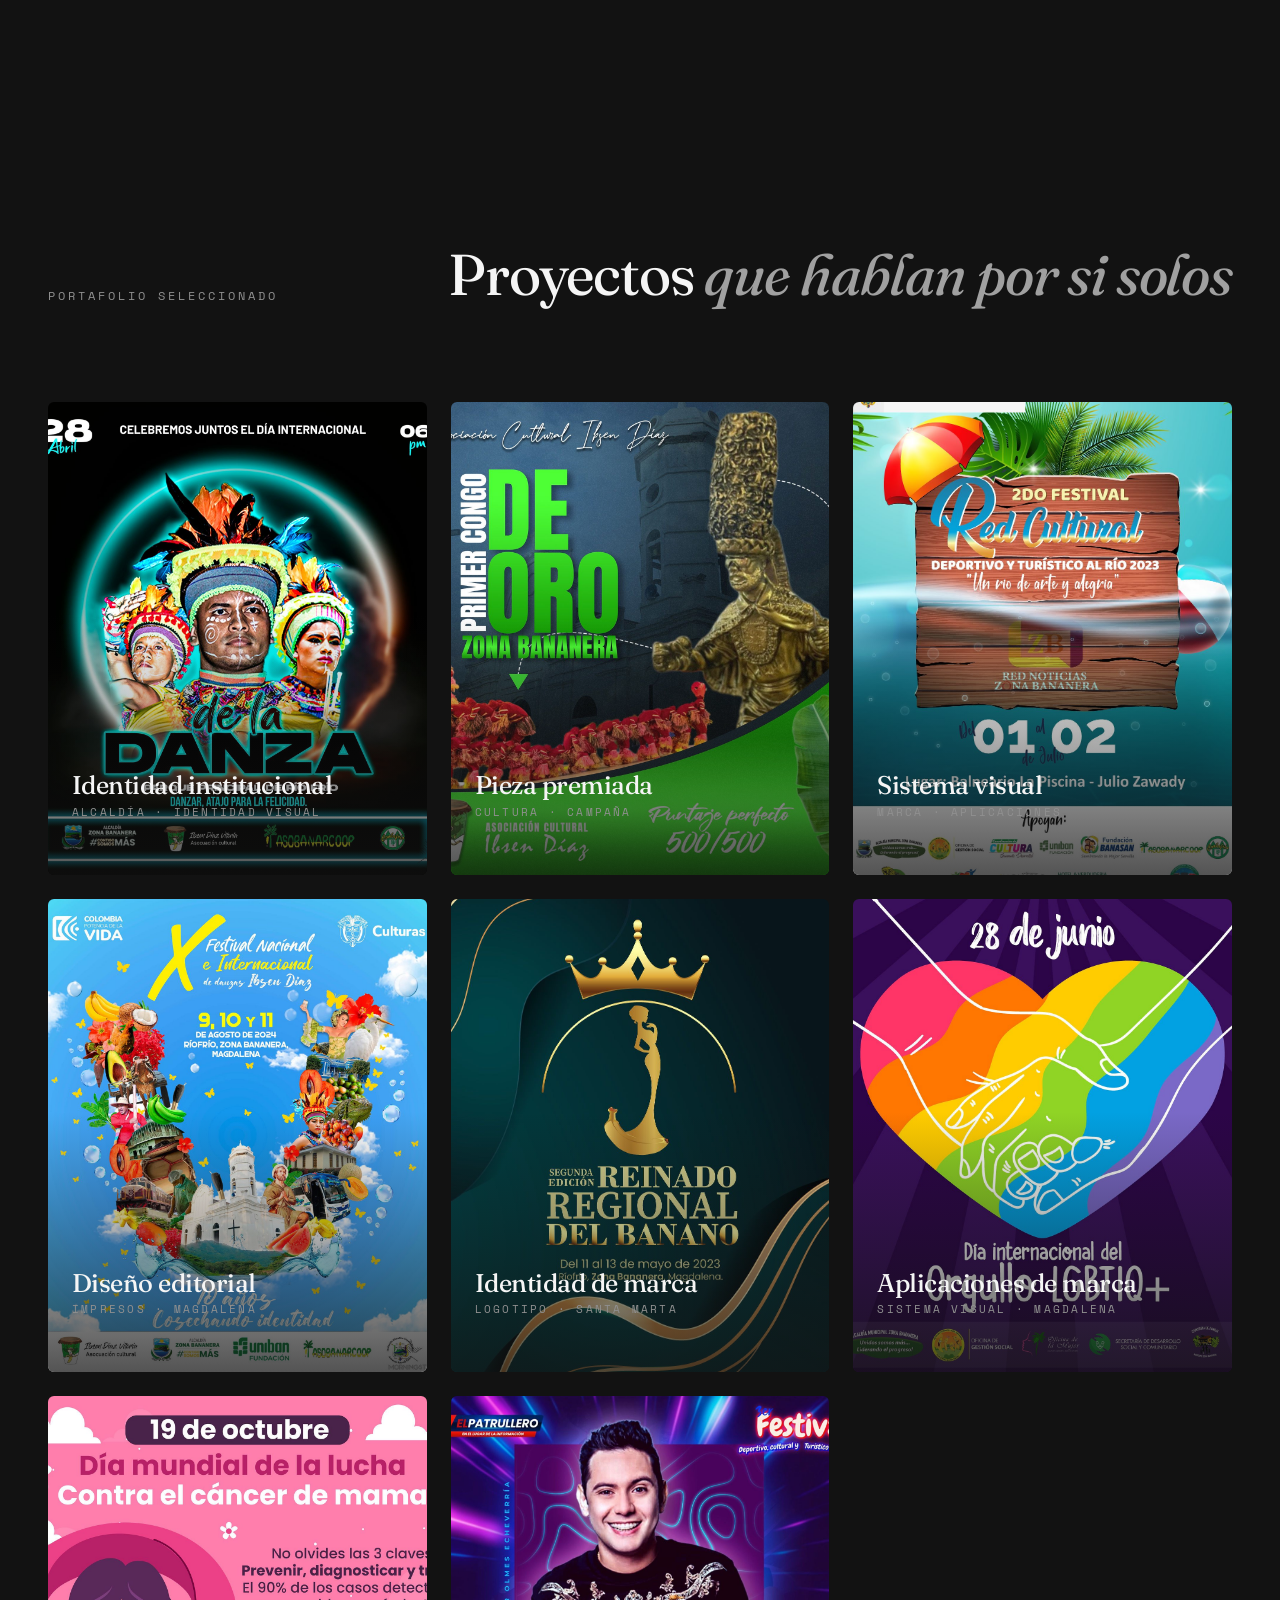
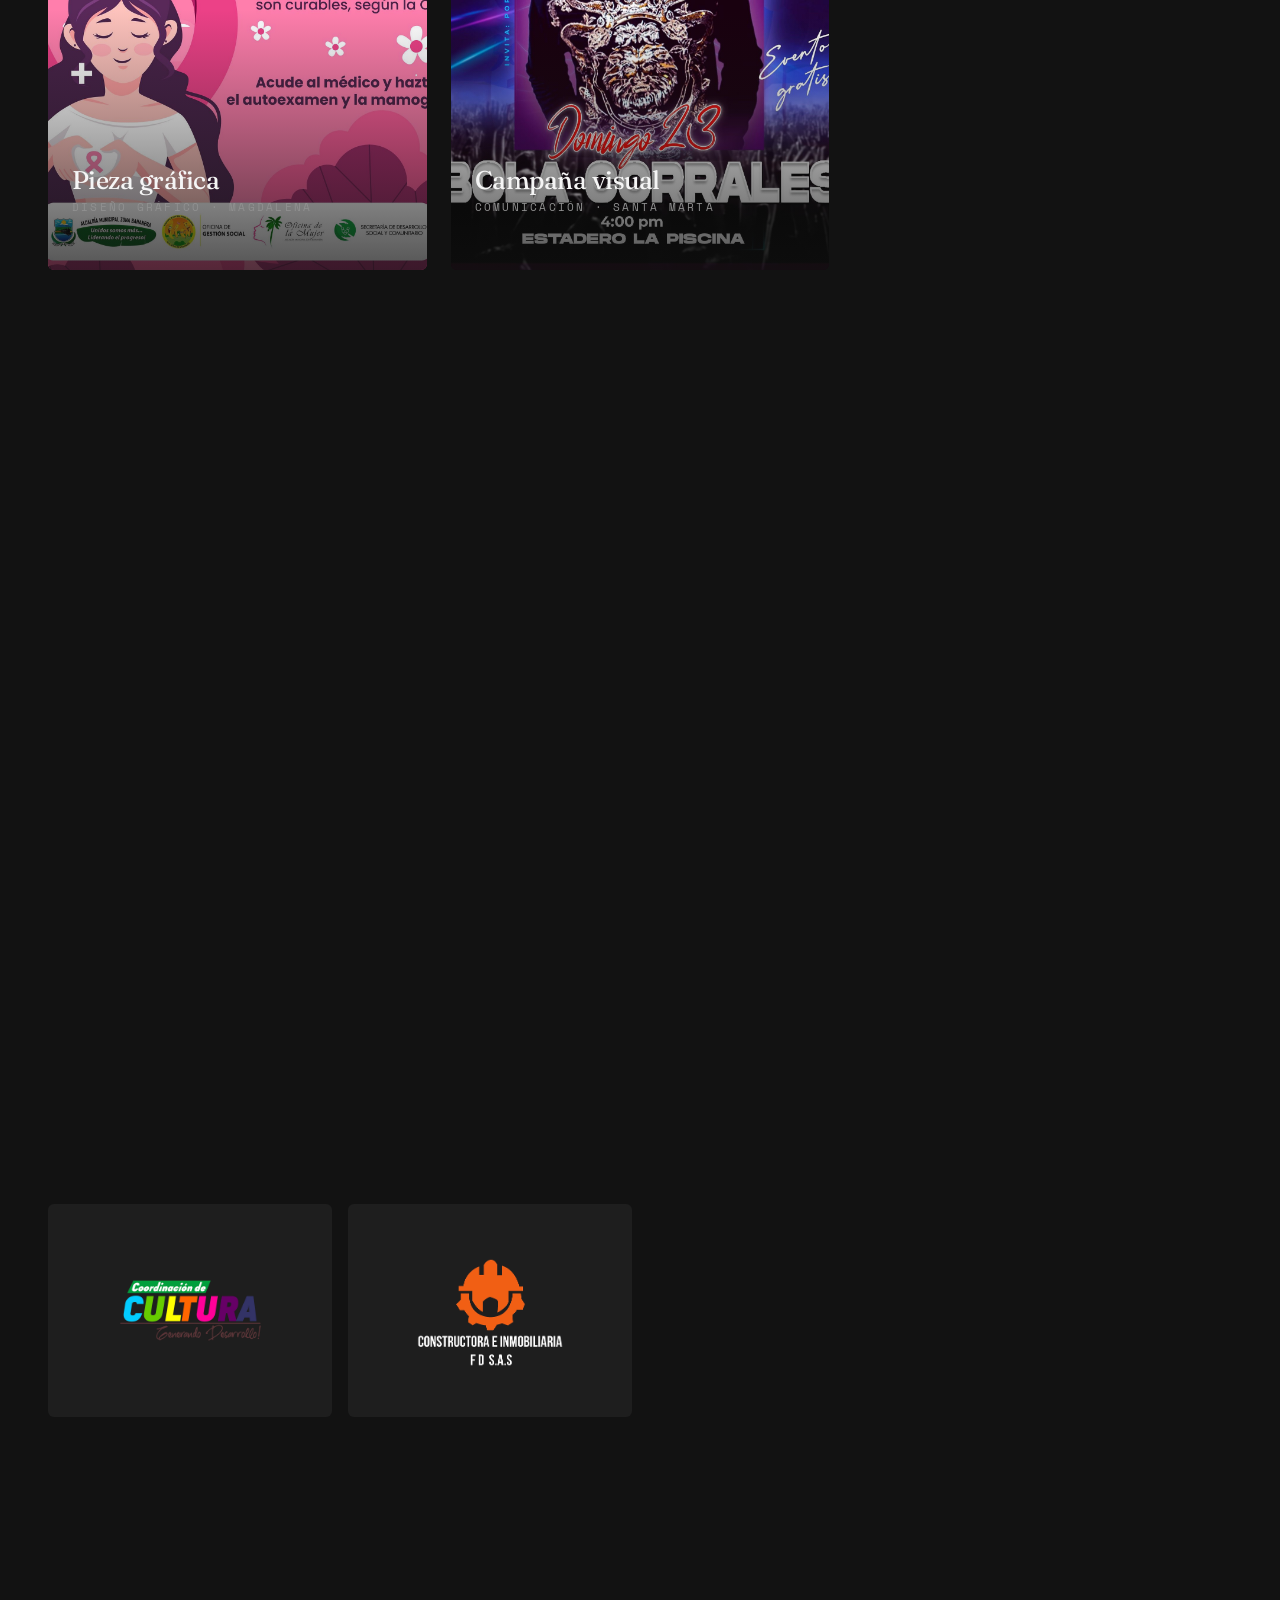
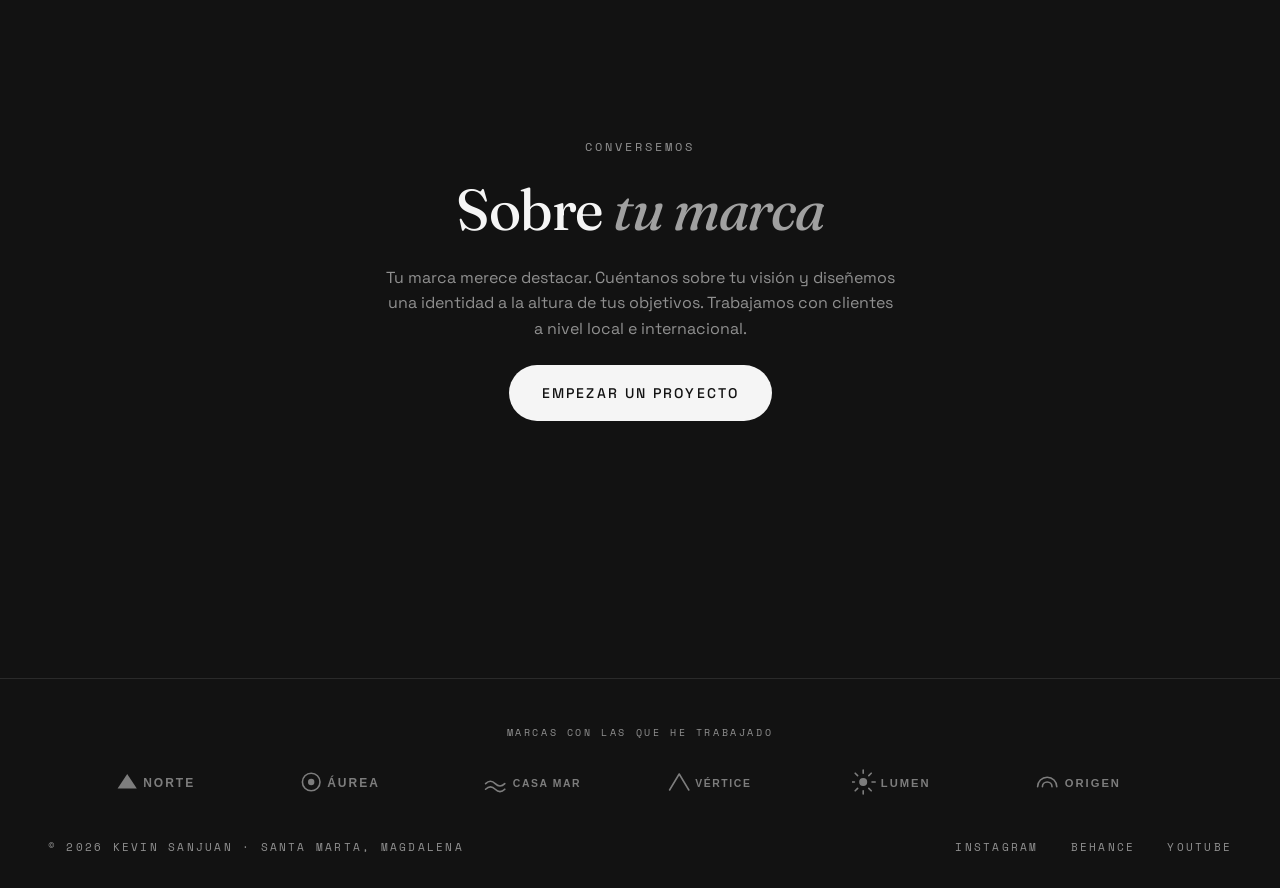
==== commit 98222a3d: "fix: solid white back button, darker hero shade and asset versioning" ====
--- a/branding.html
+++ b/branding.html
@@ -20,7 +20,7 @@
   <link rel="preconnect" href="https://fonts.gstatic.com" crossorigin>
   <link href="https://fonts.googleapis.com/css2?family=Fraunces:ital,opsz,wght@0,9..144,300..700;1,9..144,300..700&family=Space+Grotesk:wght@300..700&family=Space+Mono:wght@400;700&display=swap" rel="stylesheet">
 
-  <link rel="stylesheet" href="styles.css">
+  <link rel="stylesheet" href="styles.css?v=3">
 
   <!-- DATOS ESTRUCTURADOS (JSON-LD): Google los lee para mostrar "diseñador grafico en santa marta".
        Solo reemplazar el teléfono cuando exista. -->
@@ -68,6 +68,7 @@
       <img src="images/sesiones/diseno-grafico/cover.jpg" alt="Trabajos de diseño gráfico en Santa Marta" class="page-hero-img">
       <div class="page-hero-shade"></div>
       <div class="page-hero-content">
+        <a class="hero-back" href="index.html">← Volver al inicio</a>
         <p class="eyebrow">Estrategia de Marca &amp; Branding</p>
         <h1>Identidades que dejan<em> huella.</em></h1>
         <p>Construimos sistemas visuales y estrategias de marca con propósito. Diseñamos identidades que no solo se ven bien, sino que están listas para escalar y conectar con tu audiencia en cualquier mercado.</p>
@@ -238,7 +239,7 @@
 
   </main>
 
-  <script src="nav.js"></script>
-  <script src="script.js"></script>
+  <script src="nav.js?v=3"></script>
+  <script src="script.js?v=3"></script>
 </body>
 </html>
--- a/styles.css
+++ b/styles.css
@@ -57,6 +57,9 @@
 img {
   display: block;
   max-width: 100%;
+  -webkit-user-drag: none;
+  -webkit-touch-callout: none;
+  user-select: none;
 }
 
 a {
@@ -991,12 +994,24 @@
   width: 100%;
   height: 100%;
   object-fit: cover;
+  object-position: top center;
+}
+
+/* Retratos verticales: el rostro está en el tercio superior, no en el borde */
+.page-hero-img--face {
+  object-position: 50% 30%;
+}
+
+/* Las piezas de branding y los logos también se amplían al hacer clic */
+.brand-card,
+.logo-item {
+  cursor: zoom-in;
 }
 
 .page-hero-shade {
   position: absolute;
   inset: 0;
-  background: linear-gradient(to top, var(--bg), rgba(18, 18, 18, 0.5) 60%, rgba(18, 18, 18, 0.3));
+  background: linear-gradient(to top, var(--bg), rgba(18, 18, 18, 0.85) 55%, rgba(18, 18, 18, 0.55));
 }
 
 .page-hero-content {
@@ -1005,6 +1020,42 @@
   width: 100%;
 }
 
+.hero-back {
+  display: inline-flex;
+  align-items: center;
+  gap: 0.55rem;
+  margin-bottom: 1.5rem;
+  padding: 0.62rem 1.15rem 0.62rem 0.95rem;
+  border: 1px solid var(--fog);
+  border-radius: 999px;
+  background: var(--fog);
+  box-shadow: 0 6px 24px rgba(0, 0, 0, 0.35);
+  font-family: var(--mono);
+  font-size: 0.75rem;
+  font-weight: 600;
+  letter-spacing: 0.14em;
+  text-transform: uppercase;
+  color: var(--bg);
+  transition: background 0.3s var(--ease), border-color 0.3s var(--ease), color 0.3s var(--ease);
+}
+
+.hero-back:hover,
+.hero-back:focus-visible {
+  background: var(--bg);
+  border-color: var(--fog);
+  color: var(--fog);
+}
+
+.gallery-back {
+  display: flex;
+  justify-content: center;
+  padding: 0 1.5rem 4rem;
+}
+
+.gallery-back .hero-back {
+  margin-bottom: 0;
+}
+
 .page-hero-content h1 {
   font-size: var(--text-h2);
   color: var(--fog);
@@ -1038,9 +1089,14 @@
   width: 100%;
   height: 100%;
   object-fit: cover;
+  object-position: top center;
   opacity: 0;
   transform: scale(1.05);
   transition: opacity 1.2s var(--ease), transform 8s linear;
+}
+
+.slideshow-block--face .slideshow-img {
+  object-position: 50% 30%;
 }
 
 .slideshow-img.active {
@@ -1077,11 +1133,11 @@
   z-index: 1;
   background: linear-gradient(
     to top,
-    rgba(18, 18, 18, 0.97),
-    rgba(18, 18, 18, 0.85) 35%,
-    rgba(18, 18, 18, 0.45) 65%,
-    rgba(18, 18, 18, 0.1) 85%,
-    transparent
+    rgba(18, 18, 18, 0.96),
+    rgba(18, 18, 18, 0.9) 30%,
+    rgba(18, 18, 18, 0.72) 60%,
+    rgba(18, 18, 18, 0.5) 80%,
+    rgba(18, 18, 18, 0.38)
   );
 }
 
@@ -1201,17 +1257,11 @@
   display: block;
 }
 
-.slideshow-block:hover .slideshow-block-shade {
-  opacity: 1;
-}
-
 .slideshow-block-shade {
   position: absolute;
   inset: 0;
   z-index: 1;
-  background: linear-gradient(to top, rgba(18, 18, 18, 0.9), transparent 60%);
-  opacity: 0.75;
-  transition: opacity 0.5s;
+  background: linear-gradient(to top, rgba(18, 18, 18, 0.97), rgba(18, 18, 18, 0.6) 55%, rgba(18, 18, 18, 0.2));
 }
 
 .slideshow-block-info {
@@ -1330,8 +1380,8 @@
 }
 
 .lightbox-img {
-  max-width: 92vw;
-  max-height: 84vh;
+  max-width: 96vw;
+  max-height: 92vh;
   object-fit: contain;
   border-radius: 0.25rem;
 }
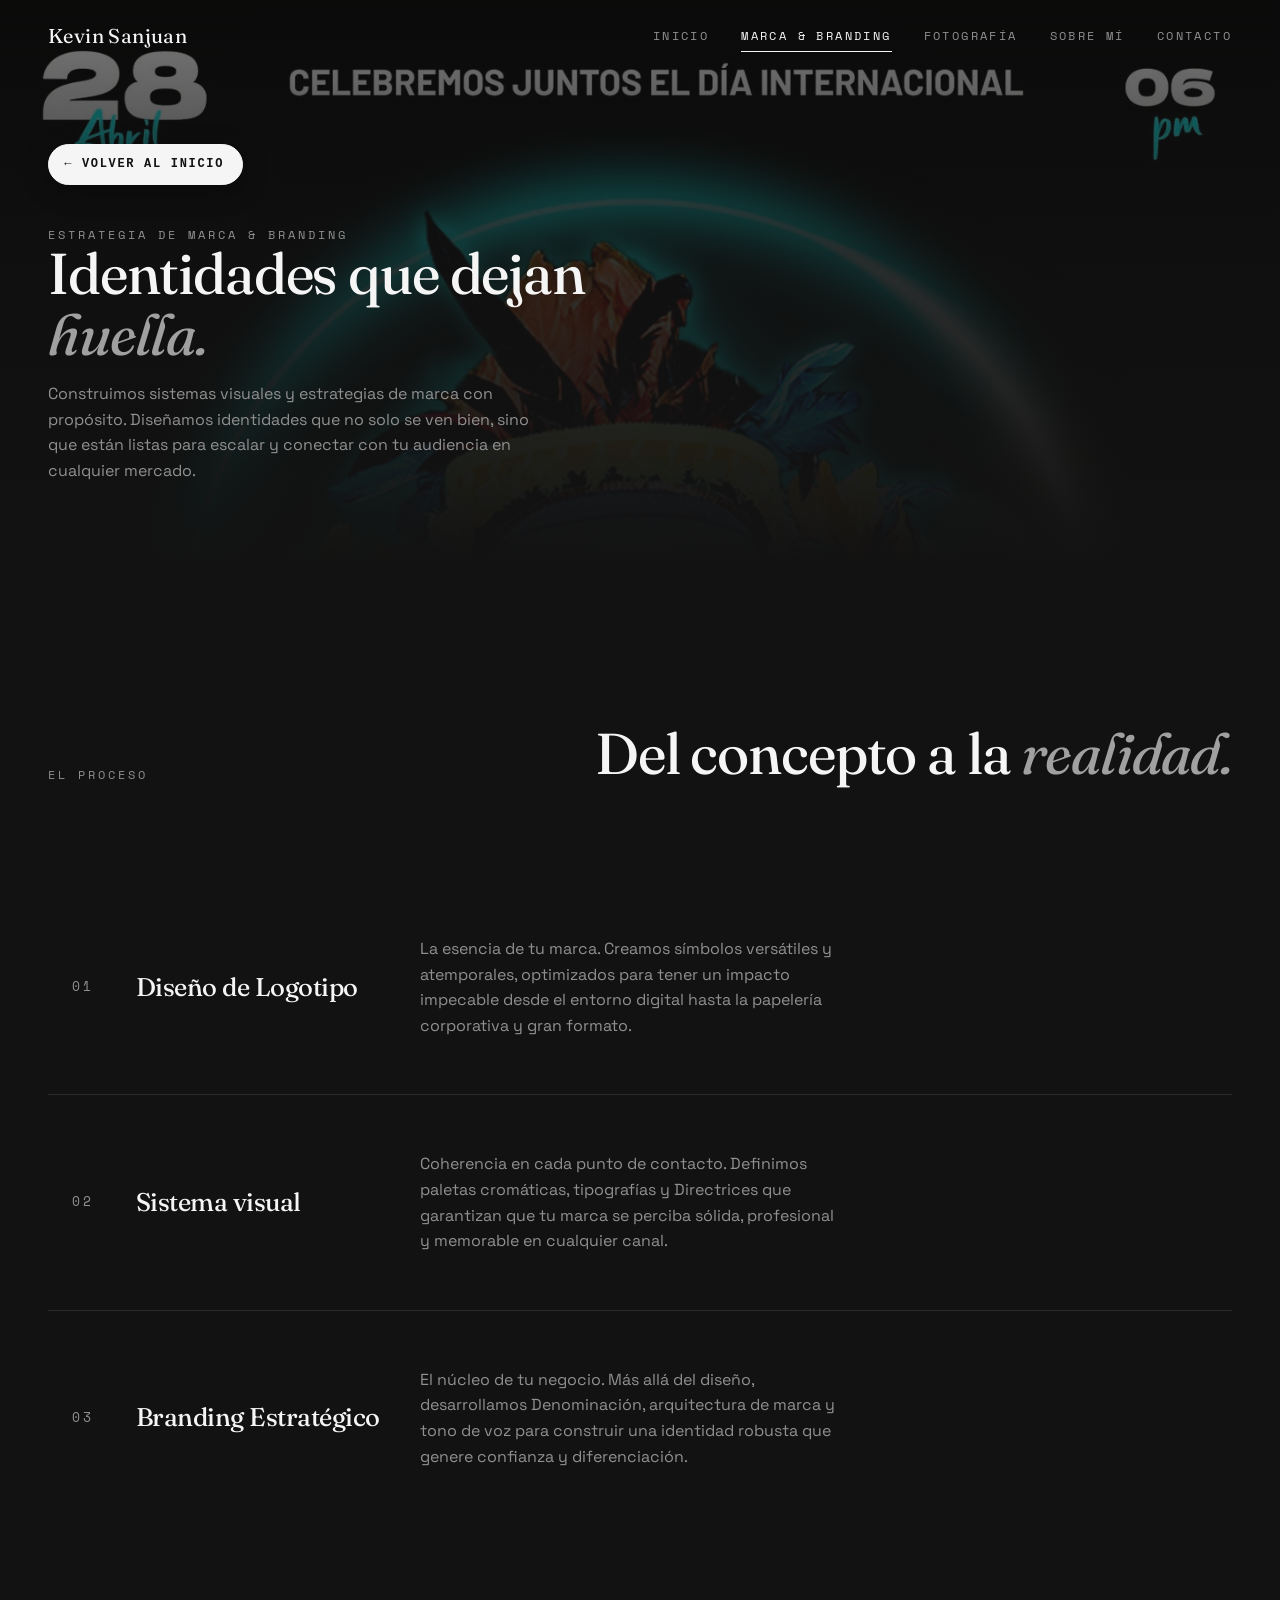
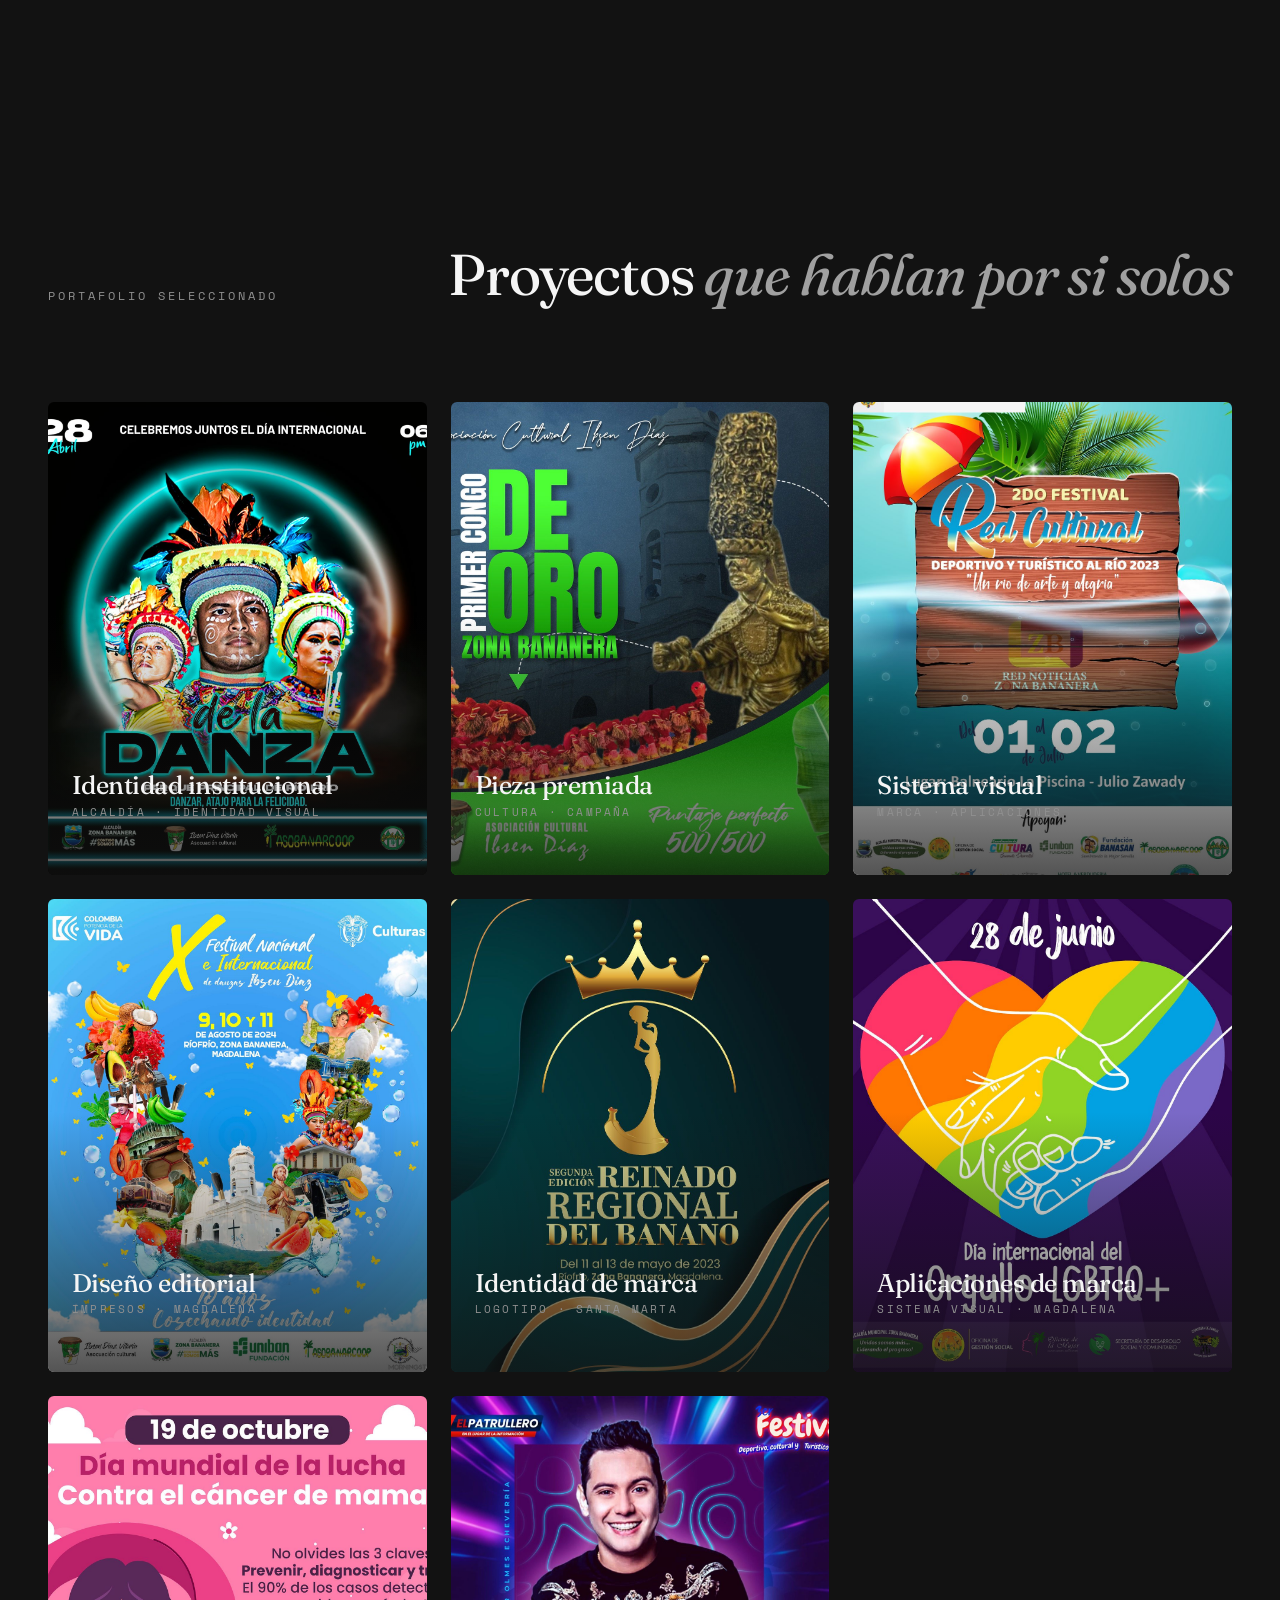
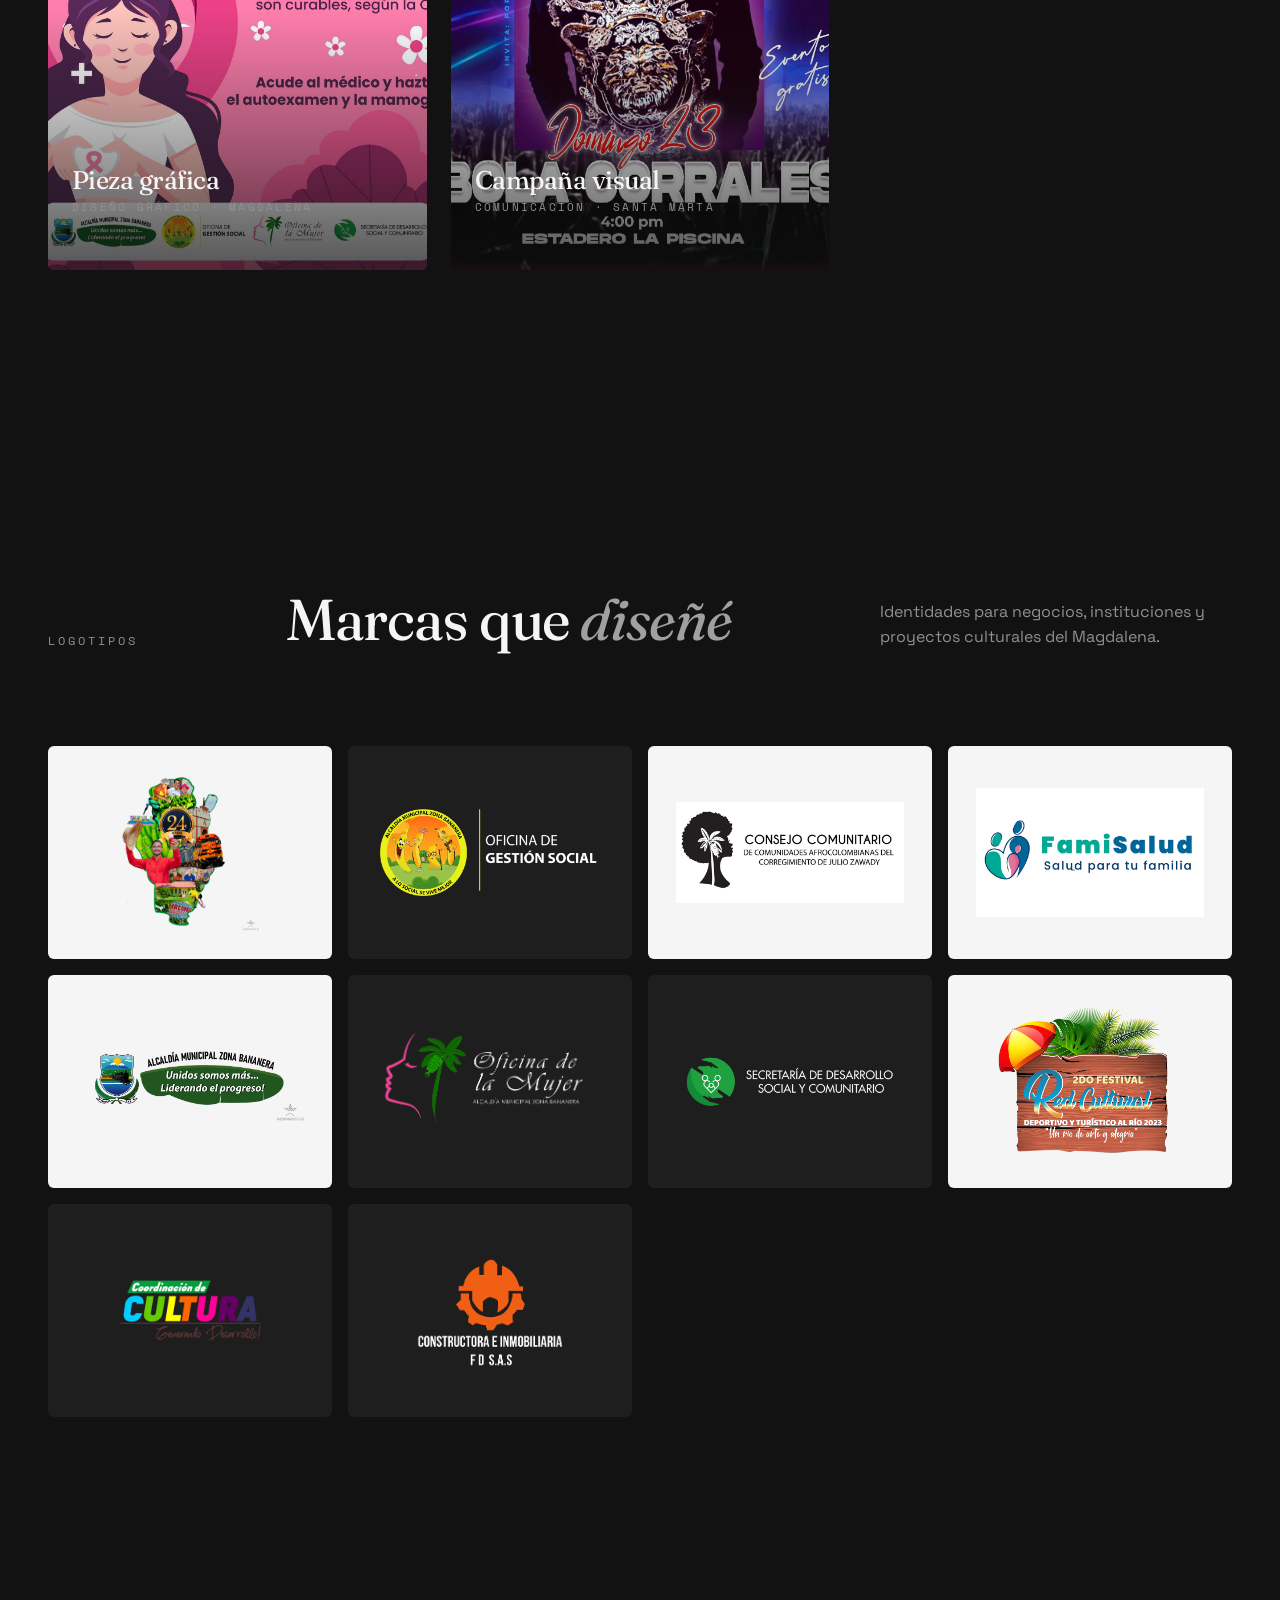
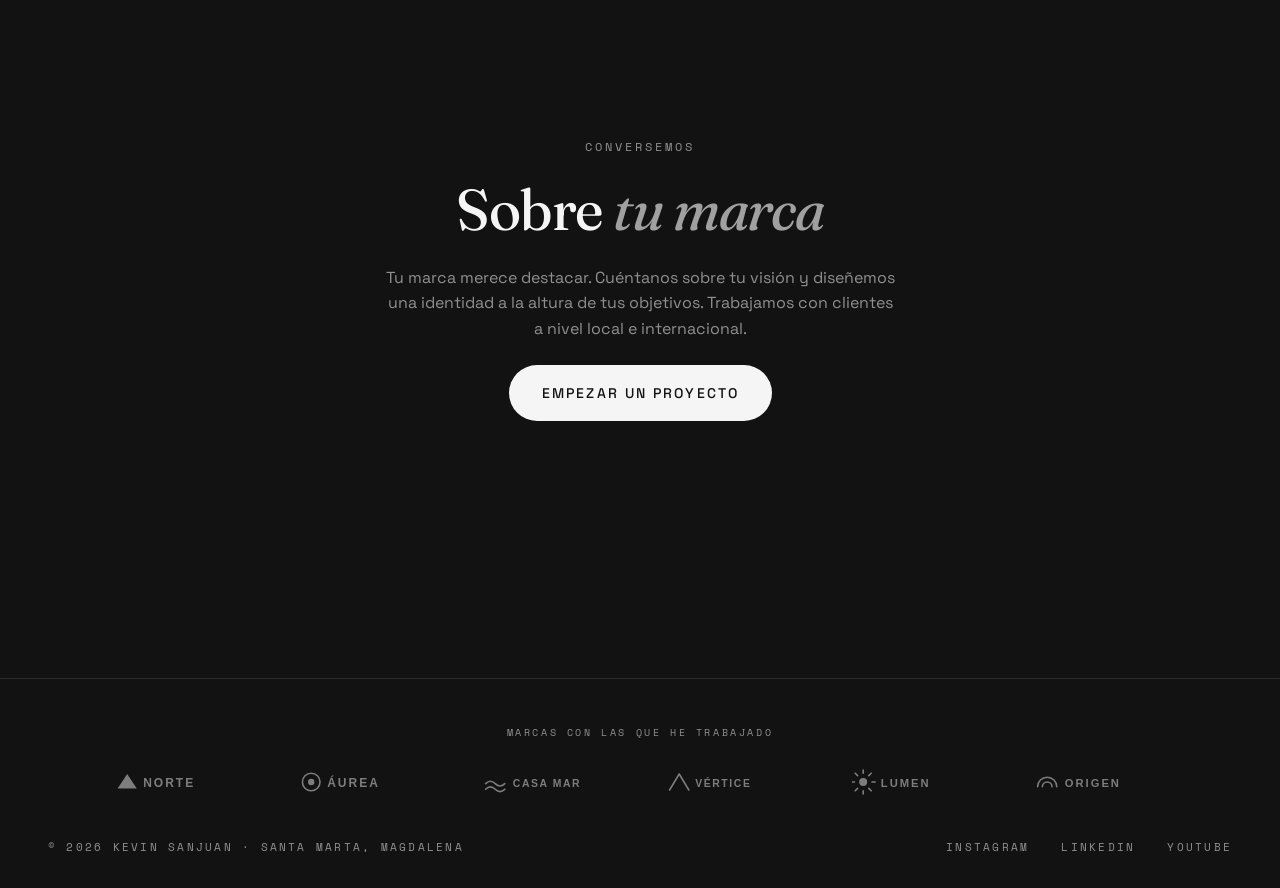
==== commit b37de421: "feat: reveal gallery photos on scroll and update social links" ====
--- a/branding.html
+++ b/branding.html
@@ -20,7 +20,7 @@
   <link rel="preconnect" href="https://fonts.gstatic.com" crossorigin>
   <link href="https://fonts.googleapis.com/css2?family=Fraunces:ital,opsz,wght@0,9..144,300..700;1,9..144,300..700&family=Space+Grotesk:wght@300..700&family=Space+Mono:wght@400;700&display=swap" rel="stylesheet">
 
-  <link rel="stylesheet" href="styles.css?v=3">
+  <link rel="stylesheet" href="styles.css?v=4">
 
   <!-- DATOS ESTRUCTURADOS (JSON-LD): Google los lee para mostrar "diseñador grafico en santa marta".
        Solo reemplazar el teléfono cuando exista. -->
@@ -239,7 +239,7 @@
 
   </main>
 
-  <script src="nav.js?v=3"></script>
-  <script src="script.js?v=3"></script>
+  <script src="nav.js?v=4"></script>
+  <script src="script.js?v=4"></script>
 </body>
 </html>
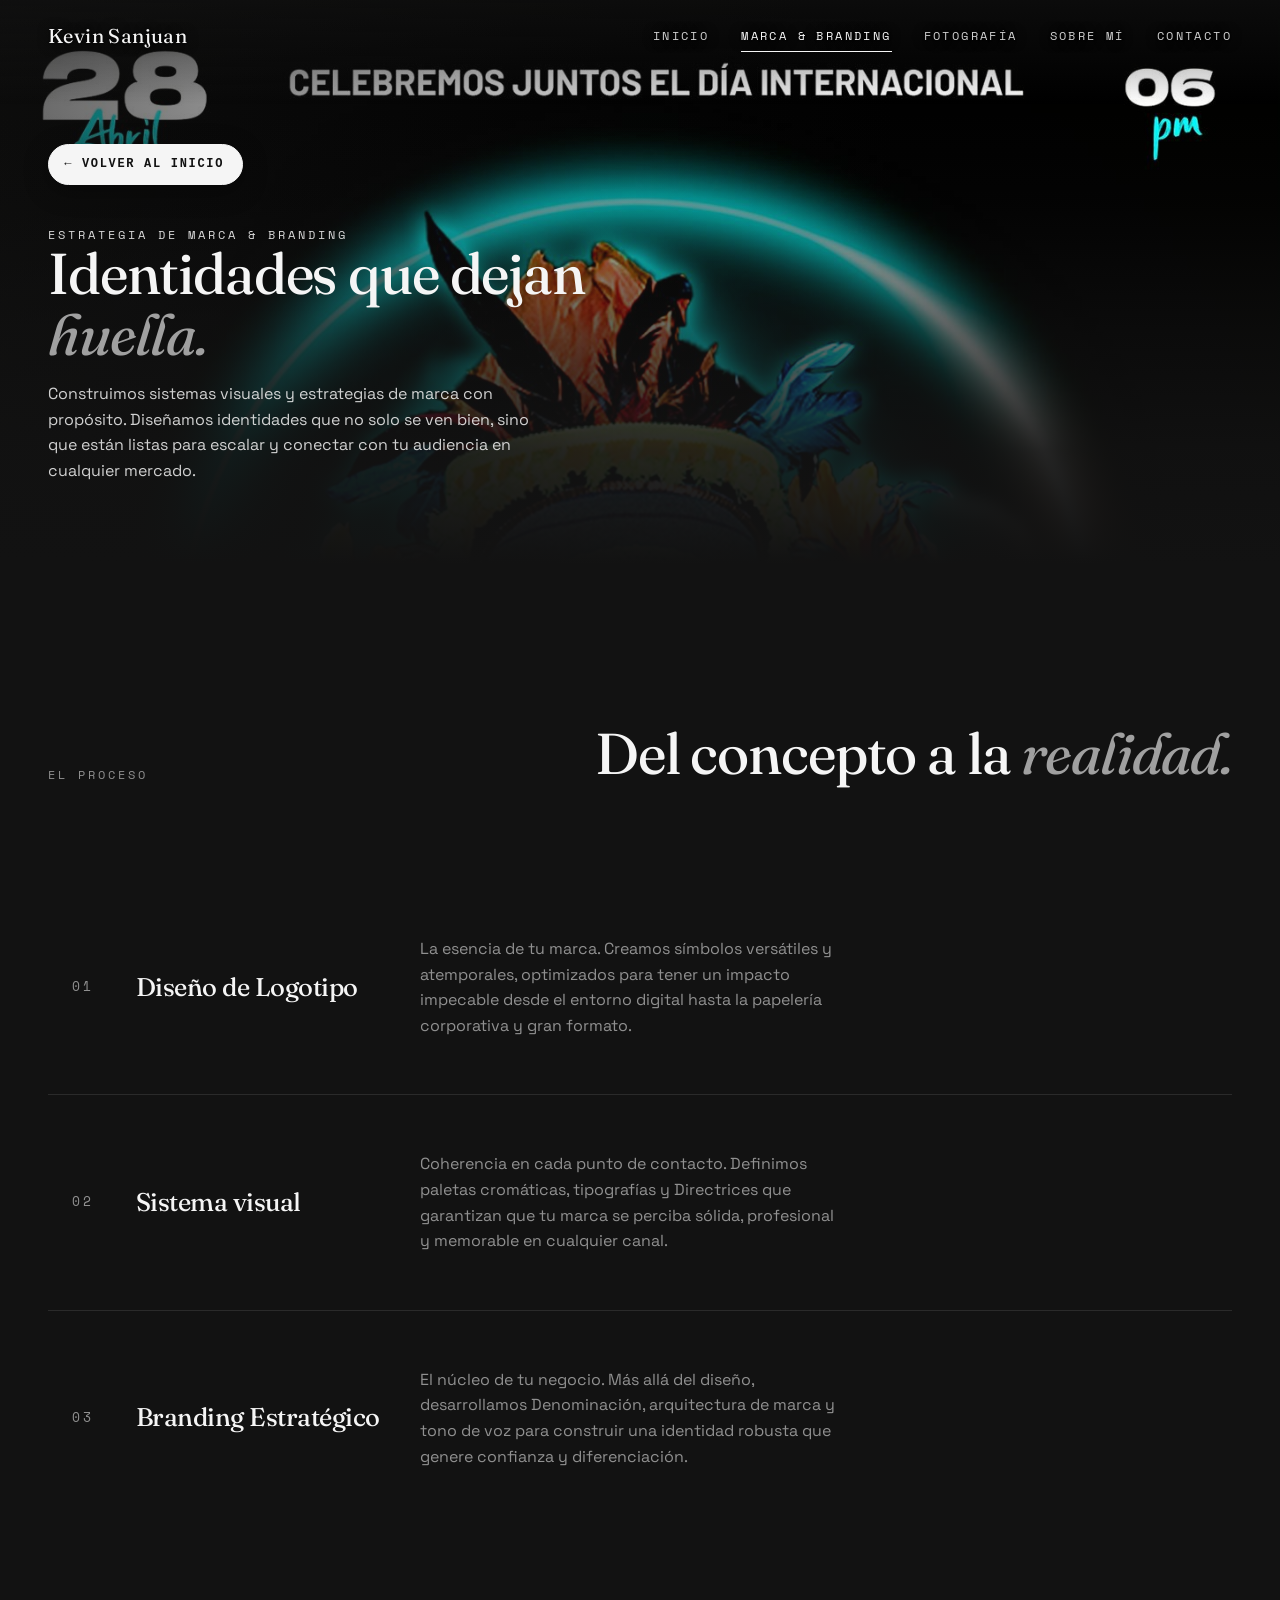
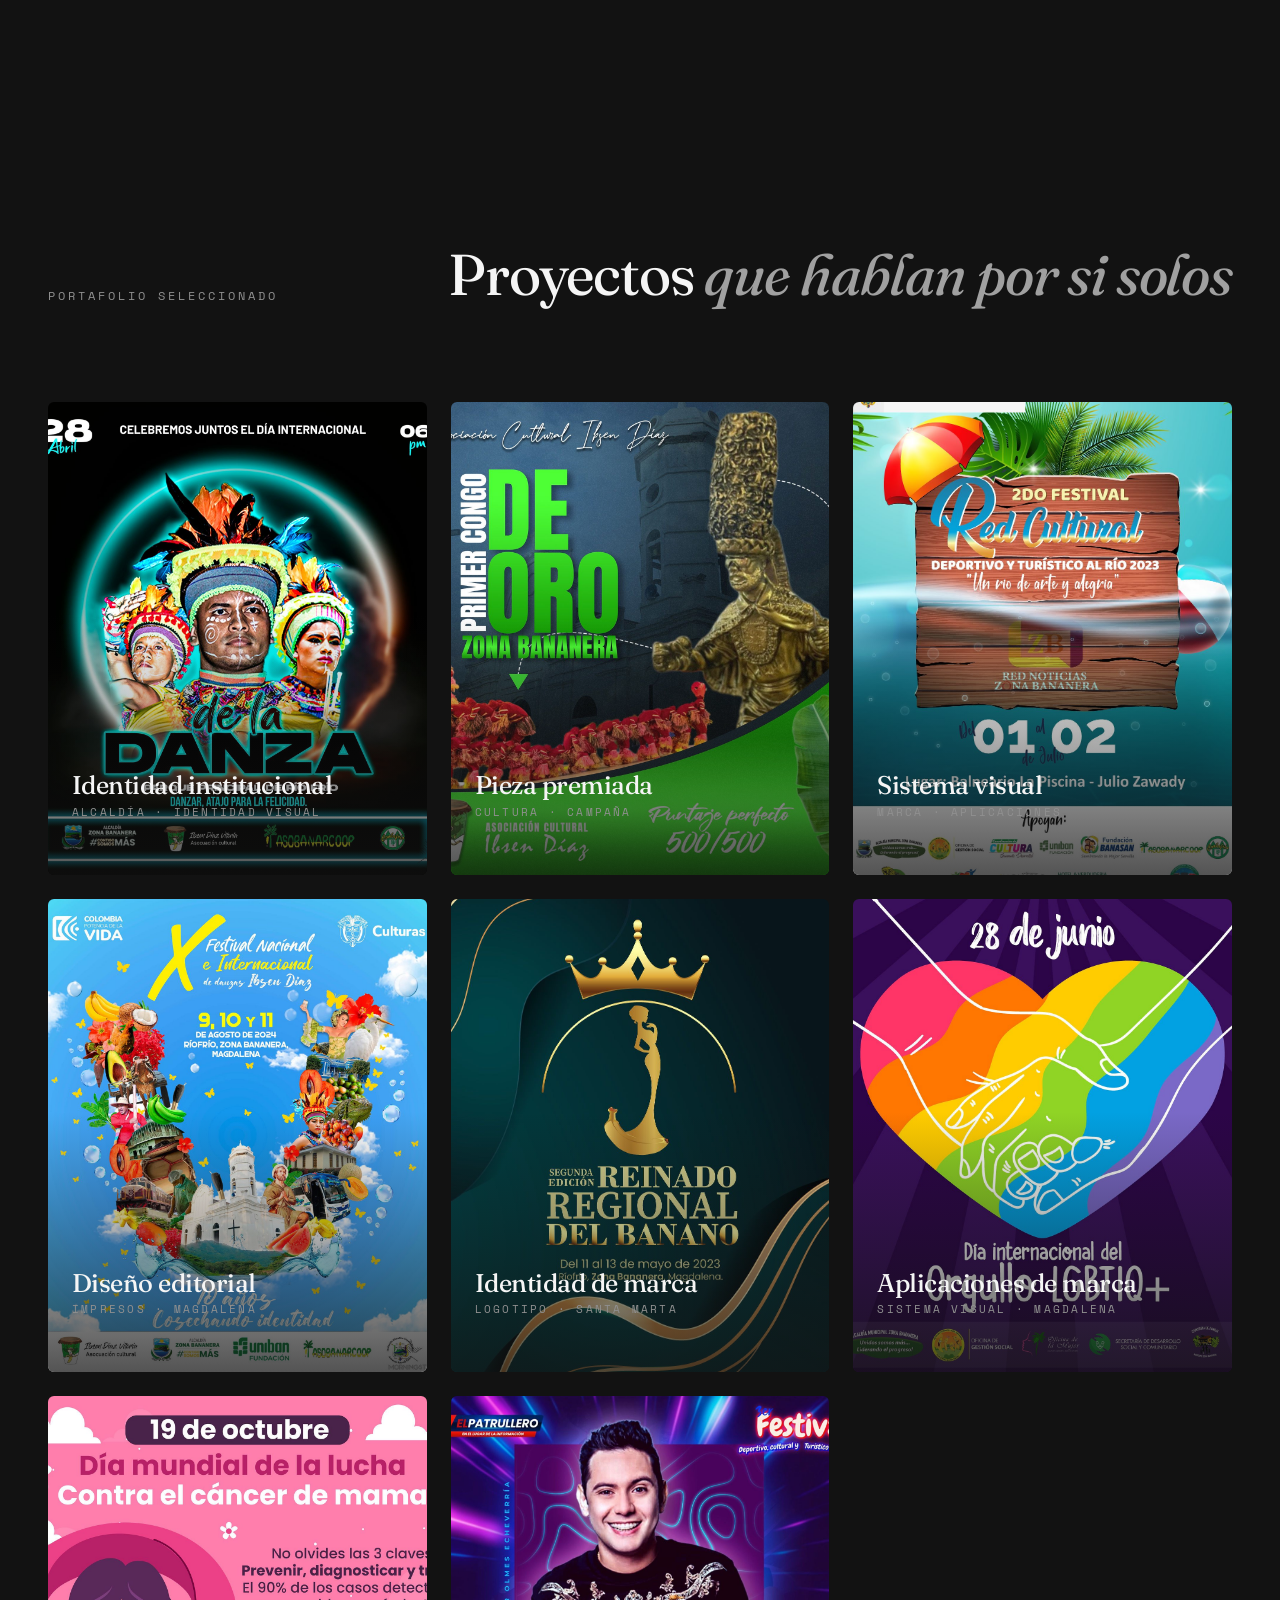
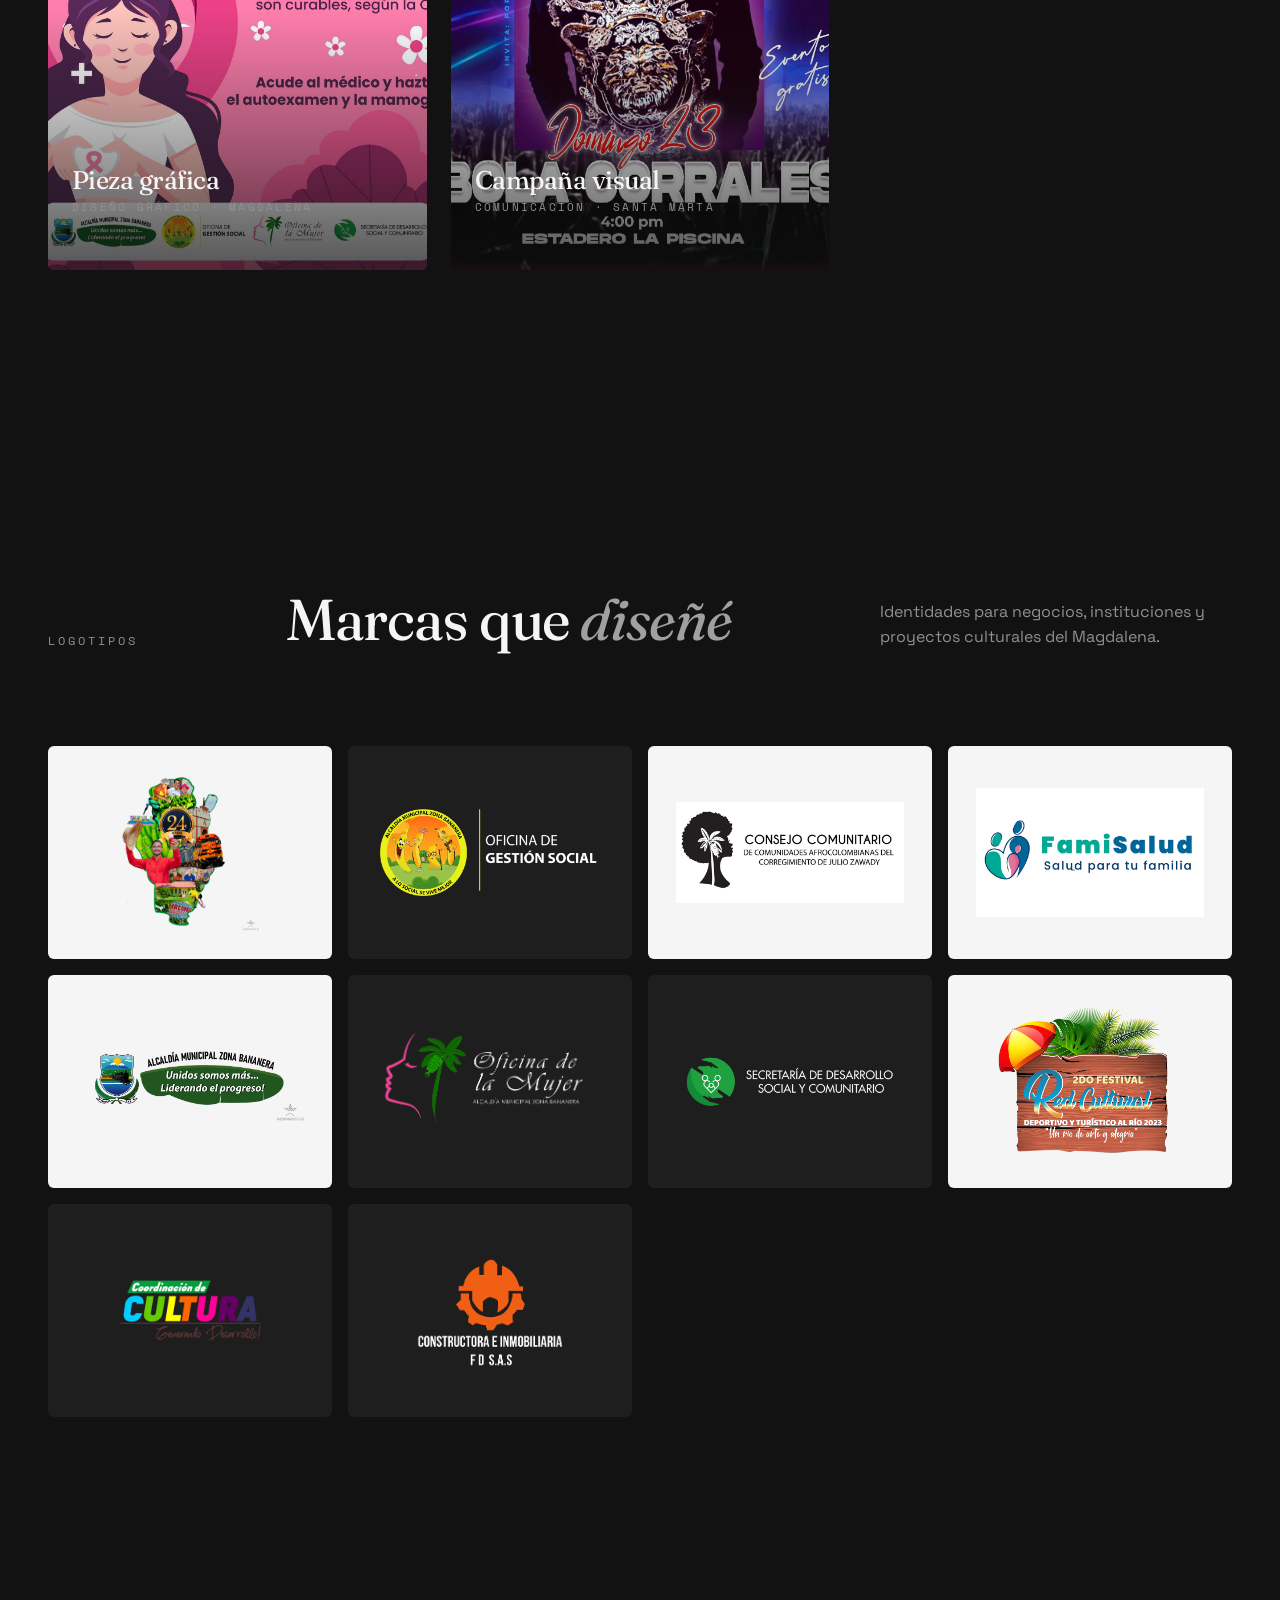
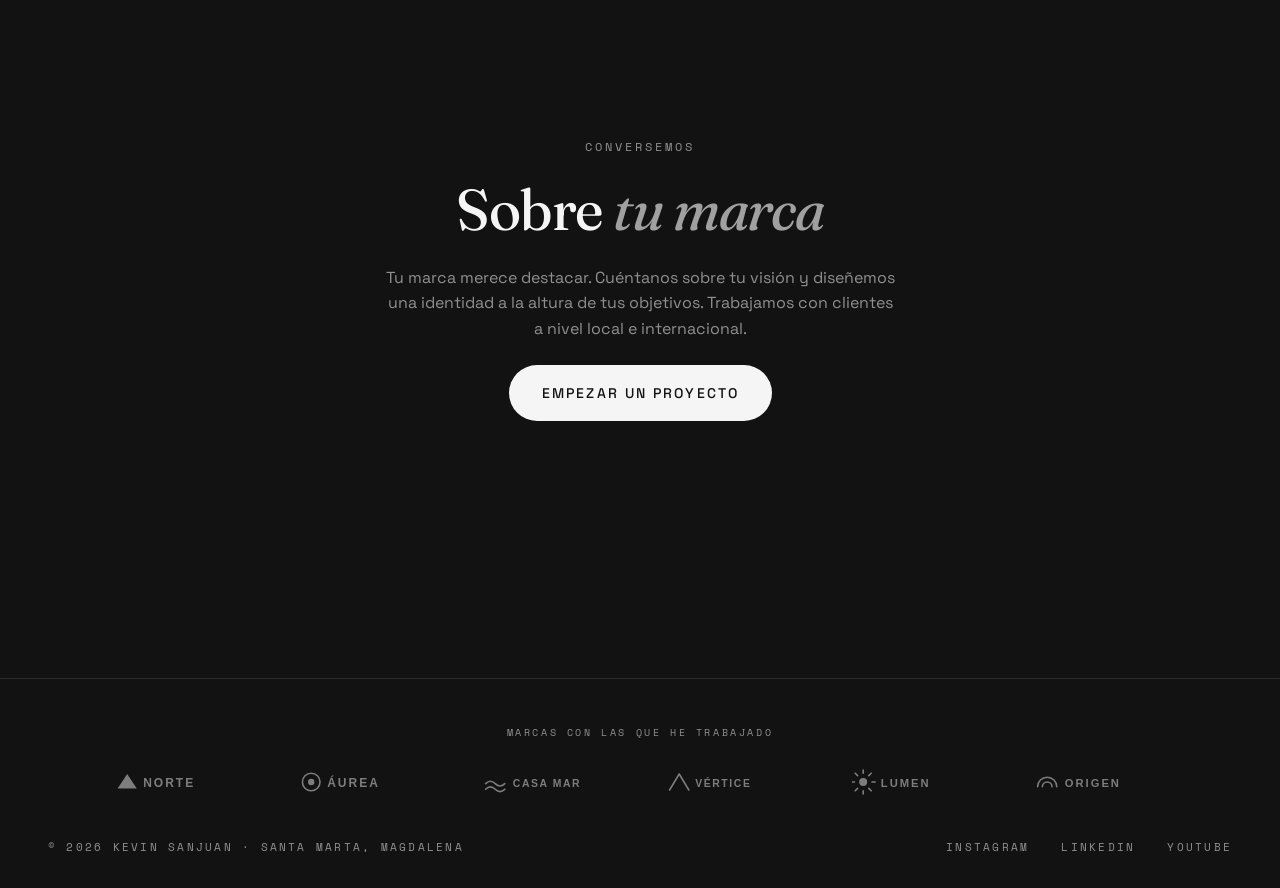
==== commit a4f44c59: "feat: localize hero scrim gradients and keep text legible over photos" ====
--- a/branding.html
+++ b/branding.html
@@ -20,7 +20,7 @@
   <link rel="preconnect" href="https://fonts.gstatic.com" crossorigin>
   <link href="https://fonts.googleapis.com/css2?family=Fraunces:ital,opsz,wght@0,9..144,300..700;1,9..144,300..700&family=Space+Grotesk:wght@300..700&family=Space+Mono:wght@400;700&display=swap" rel="stylesheet">
 
-  <link rel="stylesheet" href="styles.css?v=4">
+  <link rel="stylesheet" href="styles.css?v=5">
 
   <!-- DATOS ESTRUCTURADOS (JSON-LD): Google los lee para mostrar "diseñador grafico en santa marta".
        Solo reemplazar el teléfono cuando exista. -->
@@ -239,7 +239,7 @@
 
   </main>
 
-  <script src="nav.js?v=4"></script>
-  <script src="script.js?v=4"></script>
+  <script src="nav.js?v=5"></script>
+  <script src="script.js?v=5"></script>
 </body>
 </html>
--- a/styles.css
+++ b/styles.css
@@ -182,6 +182,18 @@
   padding: 1.25rem 1.5rem;
   transition: background-color 0.4s, border-color 0.4s;
   border-bottom: 1px solid transparent;
+  /* Sombra en el texto: con la foto limpia arriba, el menú necesita su propio contraste */
+  text-shadow: 0 1px 12px rgba(0, 0, 0, 0.85), 0 0 2px rgba(0, 0, 0, 0.55);
+}
+
+/* Velo corto solo detrás de la barra, para que el menú se lea sobre cualquier foto */
+.navbar::before {
+  content: '';
+  position: absolute;
+  inset: 0 0 -2rem 0;
+  background: linear-gradient(to bottom, rgba(18, 18, 18, 0.62), rgba(18, 18, 18, 0));
+  pointer-events: none;
+  z-index: -1;
 }
 
 .navbar.scrolled {
@@ -215,7 +227,7 @@
   font-size: 0.75rem;
   text-transform: uppercase;
   letter-spacing: 0.2em;
-  color: var(--mist);
+  color: rgba(245, 245, 245, 0.85);
   transition: color 0.3s;
 }
 
@@ -1011,7 +1023,42 @@
 .page-hero-shade {
   position: absolute;
   inset: 0;
-  background: linear-gradient(to top, var(--bg), rgba(18, 18, 18, 0.85) 55%, rgba(18, 18, 18, 0.55));
+  /* Velo localizado: oscurece la franja del texto y deja limpia la parte alta de la foto */
+  background:
+    linear-gradient(
+      to top,
+      var(--bg),
+      rgba(18, 18, 18, 0.94) 26%,
+      rgba(18, 18, 18, 0.74) 48%,
+      rgba(18, 18, 18, 0.3) 70%,
+      rgba(18, 18, 18, 0) 88%
+    ),
+    linear-gradient(
+      to right,
+      rgba(18, 18, 18, 0.72),
+      rgba(18, 18, 18, 0.34) 42%,
+      rgba(18, 18, 18, 0) 72%
+    );
+}
+
+@media (min-width: 768px) {
+  .page-hero-shade {
+    background:
+      linear-gradient(
+        to top,
+        var(--bg),
+        rgba(18, 18, 18, 0.9) 20%,
+        rgba(18, 18, 18, 0.58) 42%,
+        rgba(18, 18, 18, 0.14) 64%,
+        rgba(18, 18, 18, 0) 80%
+      ),
+      linear-gradient(
+        to right,
+        rgba(18, 18, 18, 0.66),
+        rgba(18, 18, 18, 0.24) 40%,
+        rgba(18, 18, 18, 0) 70%
+      );
+  }
 }
 
 .page-hero-content {
@@ -1068,6 +1115,17 @@
   color: var(--mist);
 }
 
+/* El texto sobre foto sube de tono: el velo solo no alcanza para 4.5:1 */
+.page-hero-content .eyebrow,
+.showcase-content .eyebrow {
+  color: rgba(245, 245, 245, 0.88);
+}
+
+.page-hero-content p:not(.eyebrow),
+.showcase-content p:not(.eyebrow) {
+  color: rgba(245, 245, 245, 0.84);
+}
+
 @media (min-width: 768px) {
   .page-hero {
     min-height: 60svh;
@@ -1131,14 +1189,16 @@
   position: absolute;
   inset: 0;
   z-index: 1;
-  background: linear-gradient(
-    to top,
-    rgba(18, 18, 18, 0.96),
-    rgba(18, 18, 18, 0.9) 30%,
-    rgba(18, 18, 18, 0.72) 60%,
-    rgba(18, 18, 18, 0.5) 80%,
-    rgba(18, 18, 18, 0.38)
-  );
+  background:
+    linear-gradient(
+      to top,
+      rgba(18, 18, 18, 0.95),
+      rgba(18, 18, 18, 0.86) 28%,
+      rgba(18, 18, 18, 0.5) 52%,
+      rgba(18, 18, 18, 0.12) 76%,
+      rgba(18, 18, 18, 0) 90%
+    ),
+    linear-gradient(to right, rgba(18, 18, 18, 0.5), rgba(18, 18, 18, 0) 65%);
 }
 
 .showcase-content {
@@ -1261,7 +1321,16 @@
   position: absolute;
   inset: 0;
   z-index: 1;
-  background: linear-gradient(to top, rgba(18, 18, 18, 0.97), rgba(18, 18, 18, 0.6) 55%, rgba(18, 18, 18, 0.2));
+  background:
+    linear-gradient(
+      to top,
+      rgba(18, 18, 18, 0.95),
+      rgba(18, 18, 18, 0.84) 30%,
+      rgba(18, 18, 18, 0.48) 55%,
+      rgba(18, 18, 18, 0.12) 78%,
+      rgba(18, 18, 18, 0) 92%
+    ),
+    linear-gradient(to right, rgba(18, 18, 18, 0.48), rgba(18, 18, 18, 0) 62%);
 }
 
 .slideshow-block-info {
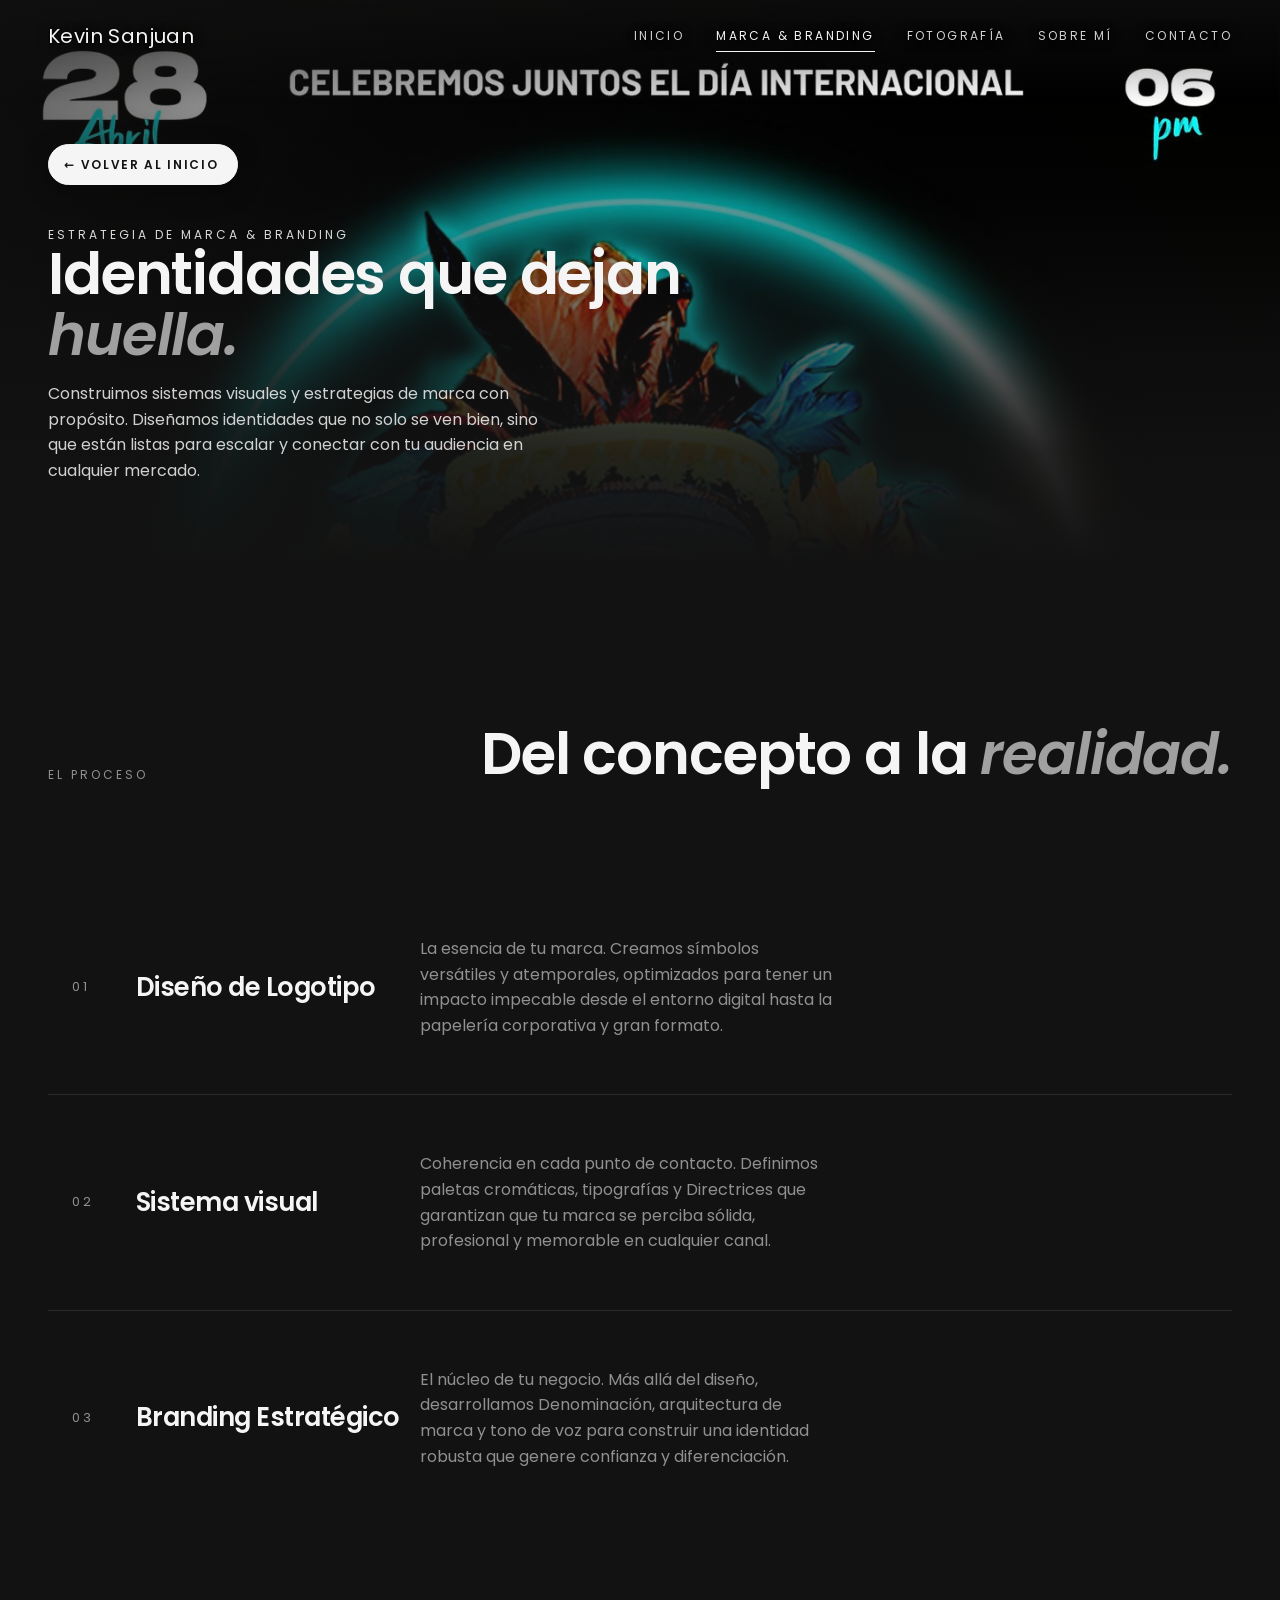
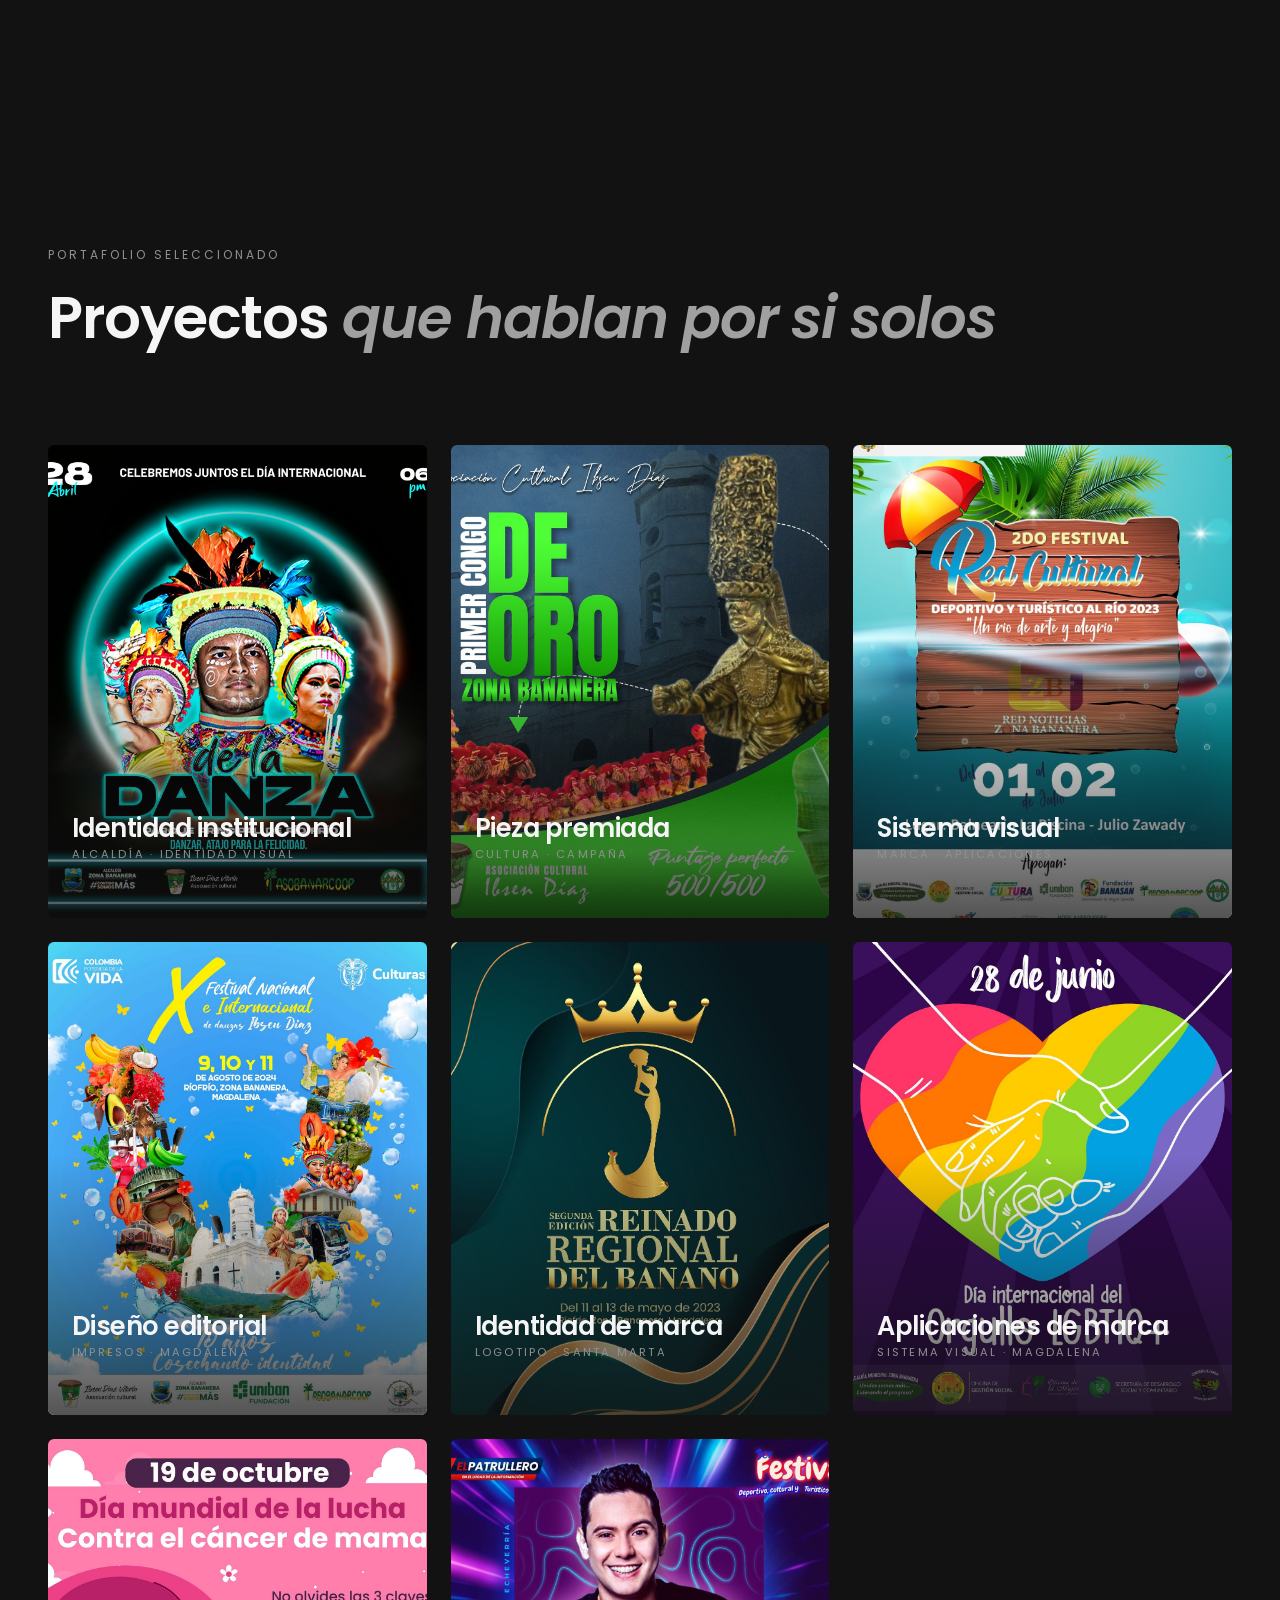
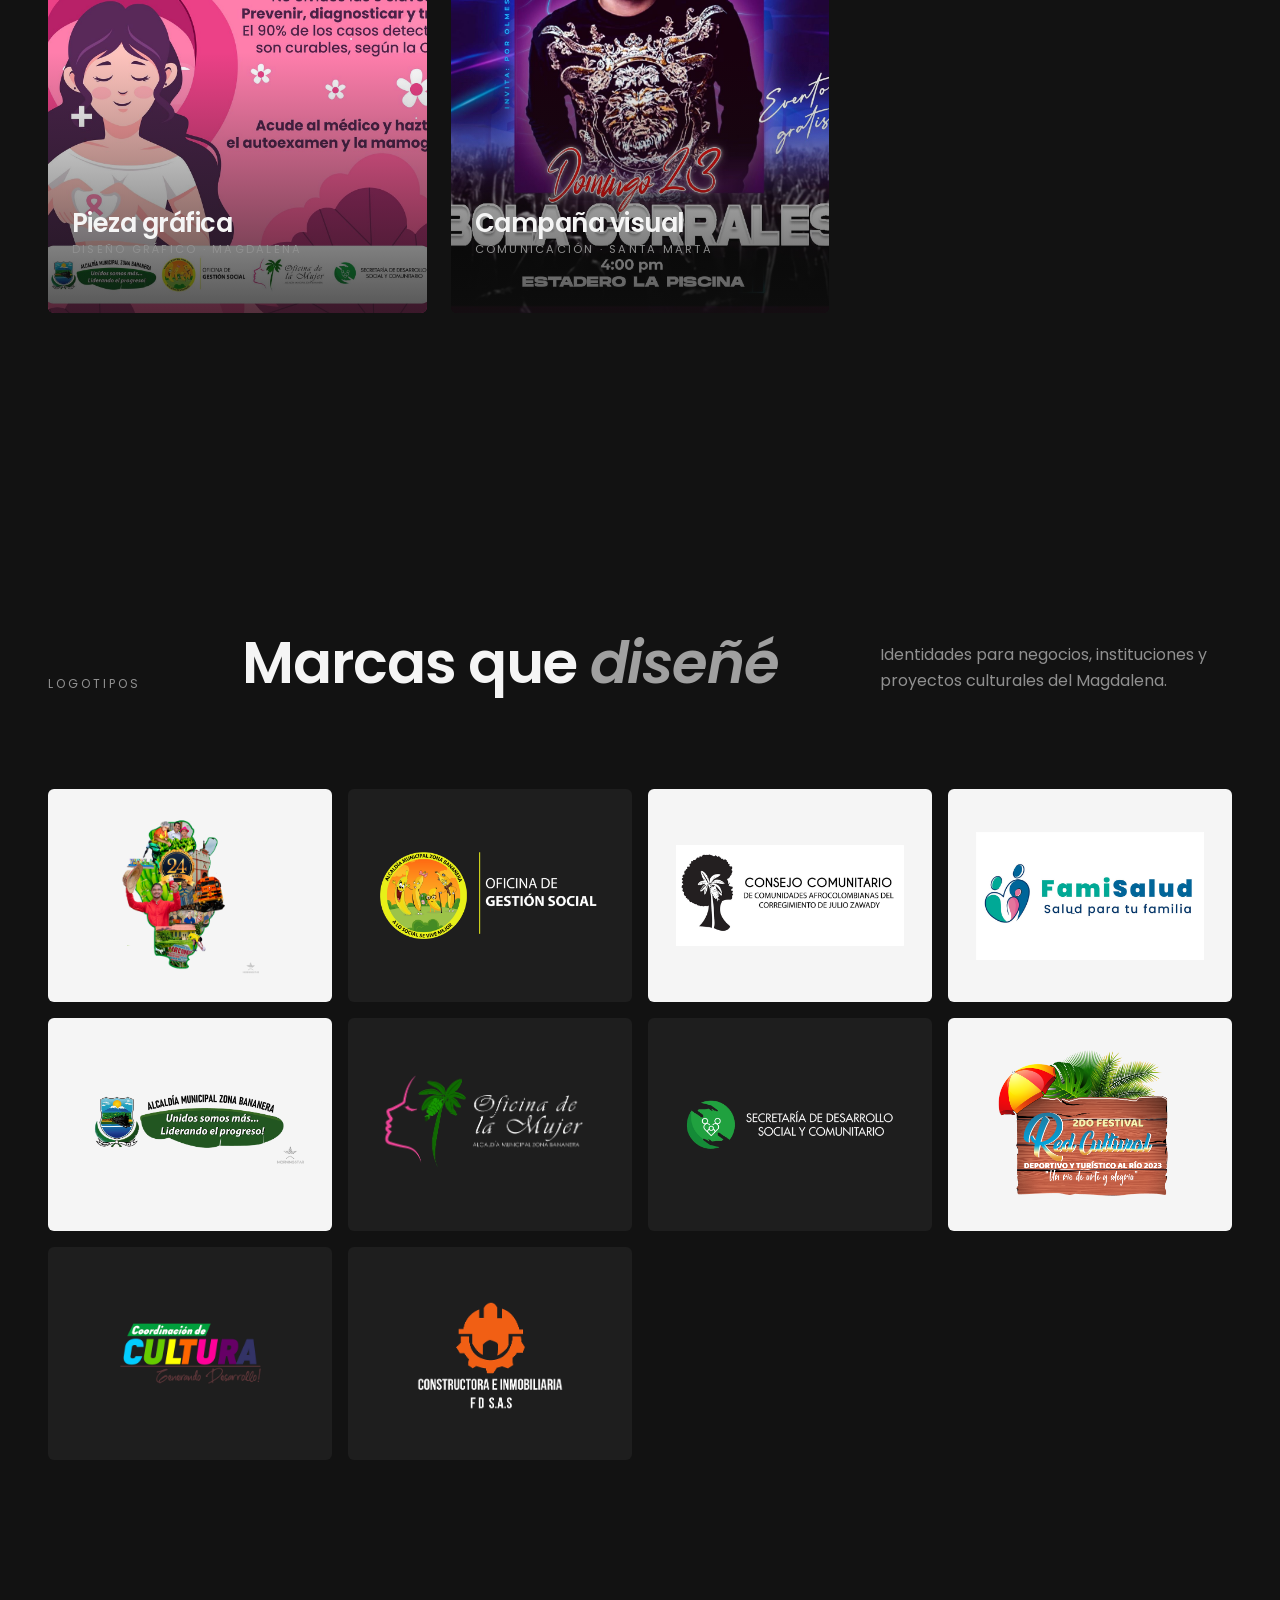
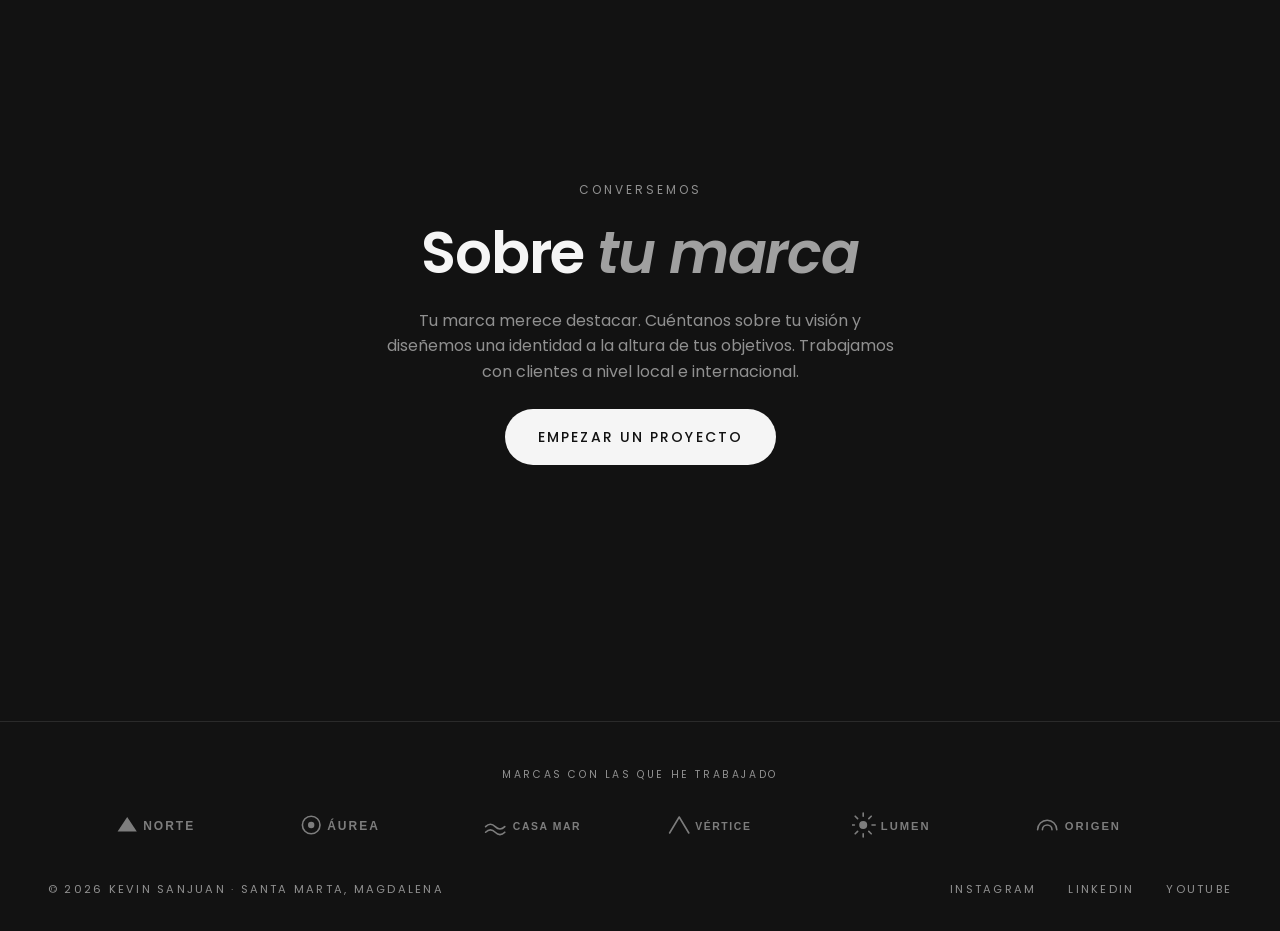
==== commit ec1dccb1: "feat: adopt brand manual typography (Poppins) and fix duplicated hero word" ====
--- a/branding.html
+++ b/branding.html
@@ -18,9 +18,9 @@
 
   <link rel="preconnect" href="https://fonts.googleapis.com">
   <link rel="preconnect" href="https://fonts.gstatic.com" crossorigin>
-  <link href="https://fonts.googleapis.com/css2?family=Fraunces:ital,opsz,wght@0,9..144,300..700;1,9..144,300..700&family=Space+Grotesk:wght@300..700&family=Space+Mono:wght@400;700&display=swap" rel="stylesheet">
-
-  <link rel="stylesheet" href="styles.css?v=5">
+  <link href="https://fonts.googleapis.com/css2?family=Poppins:wght@400;500;600;700&display=swap" rel="stylesheet">
+
+  <link rel="stylesheet" href="styles.css?v=6">
 
   <!-- DATOS ESTRUCTURADOS (JSON-LD): Google los lee para mostrar "diseñador grafico en santa marta".
        Solo reemplazar el teléfono cuando exista. -->
@@ -239,7 +239,7 @@
 
   </main>
 
-  <script src="nav.js?v=5"></script>
-  <script src="script.js?v=5"></script>
+  <script src="nav.js?v=6"></script>
+  <script src="script.js?v=6"></script>
 </body>
 </html>
--- a/styles.css
+++ b/styles.css
@@ -13,9 +13,12 @@
   --mist: #909090;
   --accent: #a0a0a0;
 
-  --serif: 'Fraunces', Georgia, serif;
-  --sans: 'Space Grotesk', system-ui, sans-serif;
-  --mono: 'Space Mono', ui-monospace, monospace;
+  /* Manual de marca: DiscO Diva (principal) + Poppins (secundaria).
+     DiscO Diva no está publicada en ningún servicio web: mientras llega el
+     archivo .ttf/.otf del cliente, los tres papeles usan Poppins. */
+  --serif: 'Poppins', system-ui, sans-serif;
+  --sans: 'Poppins', system-ui, sans-serif;
+  --mono: 'Poppins', system-ui, sans-serif;
 
   /* Tipografía fluida */
   --text-display: clamp(3.5rem, 9vw, 8.5rem);
@@ -99,7 +102,7 @@
 
 h1, h2, h3 {
   font-family: var(--serif);
-  font-weight: 450;
+  font-weight: 600;
   line-height: 1.05;
   letter-spacing: -0.02em;
 }
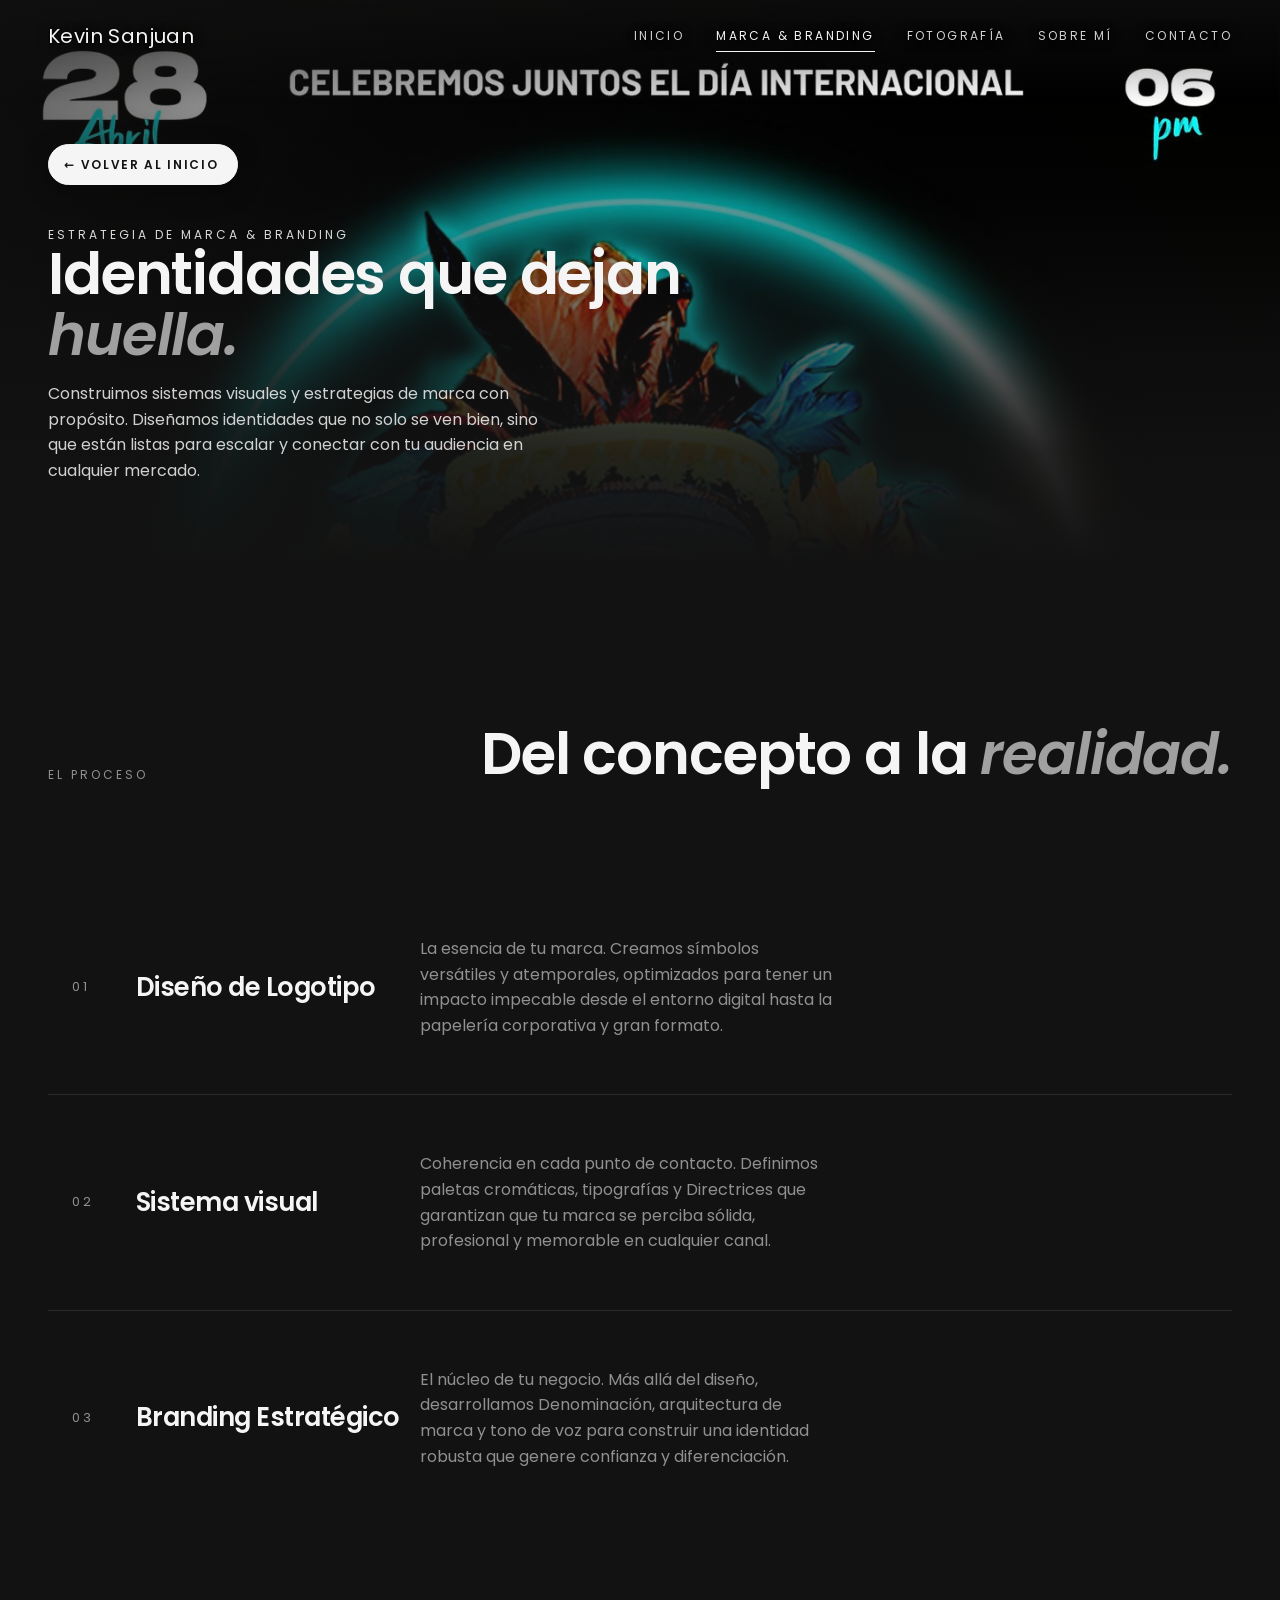
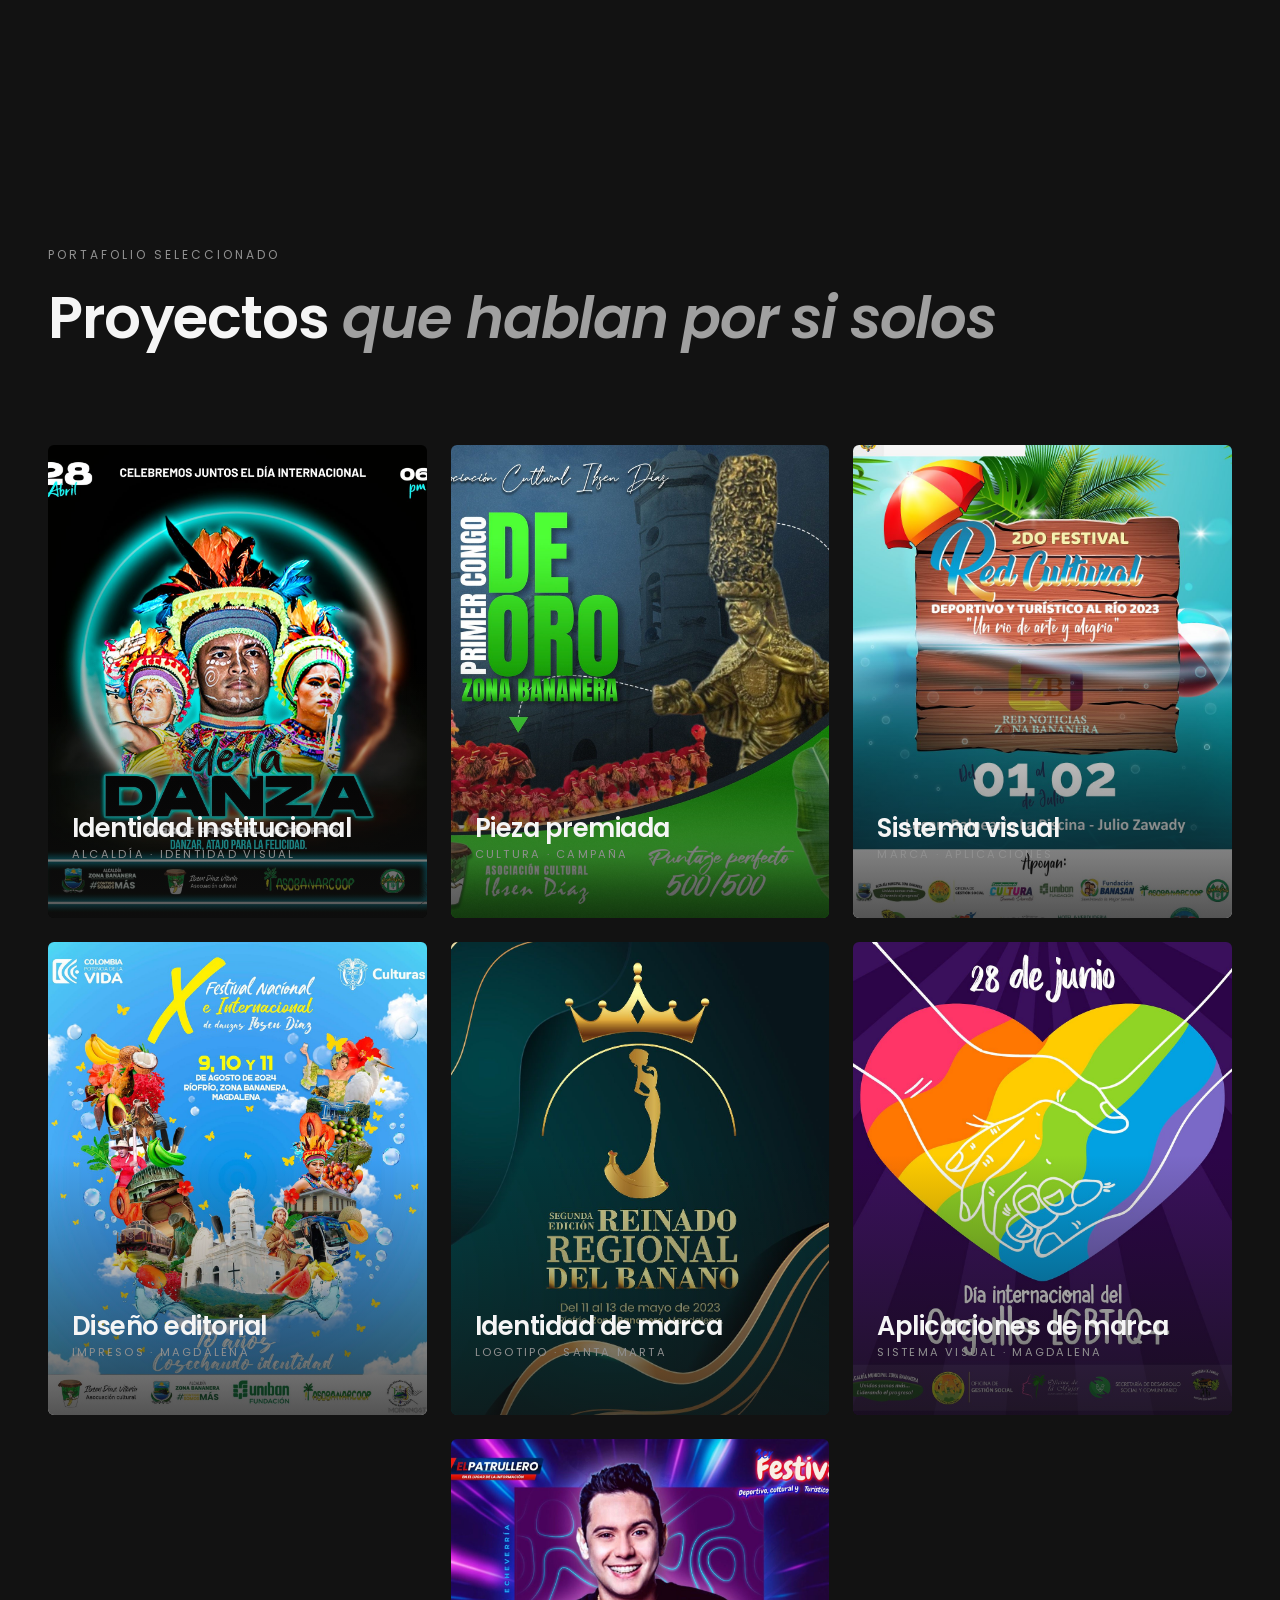
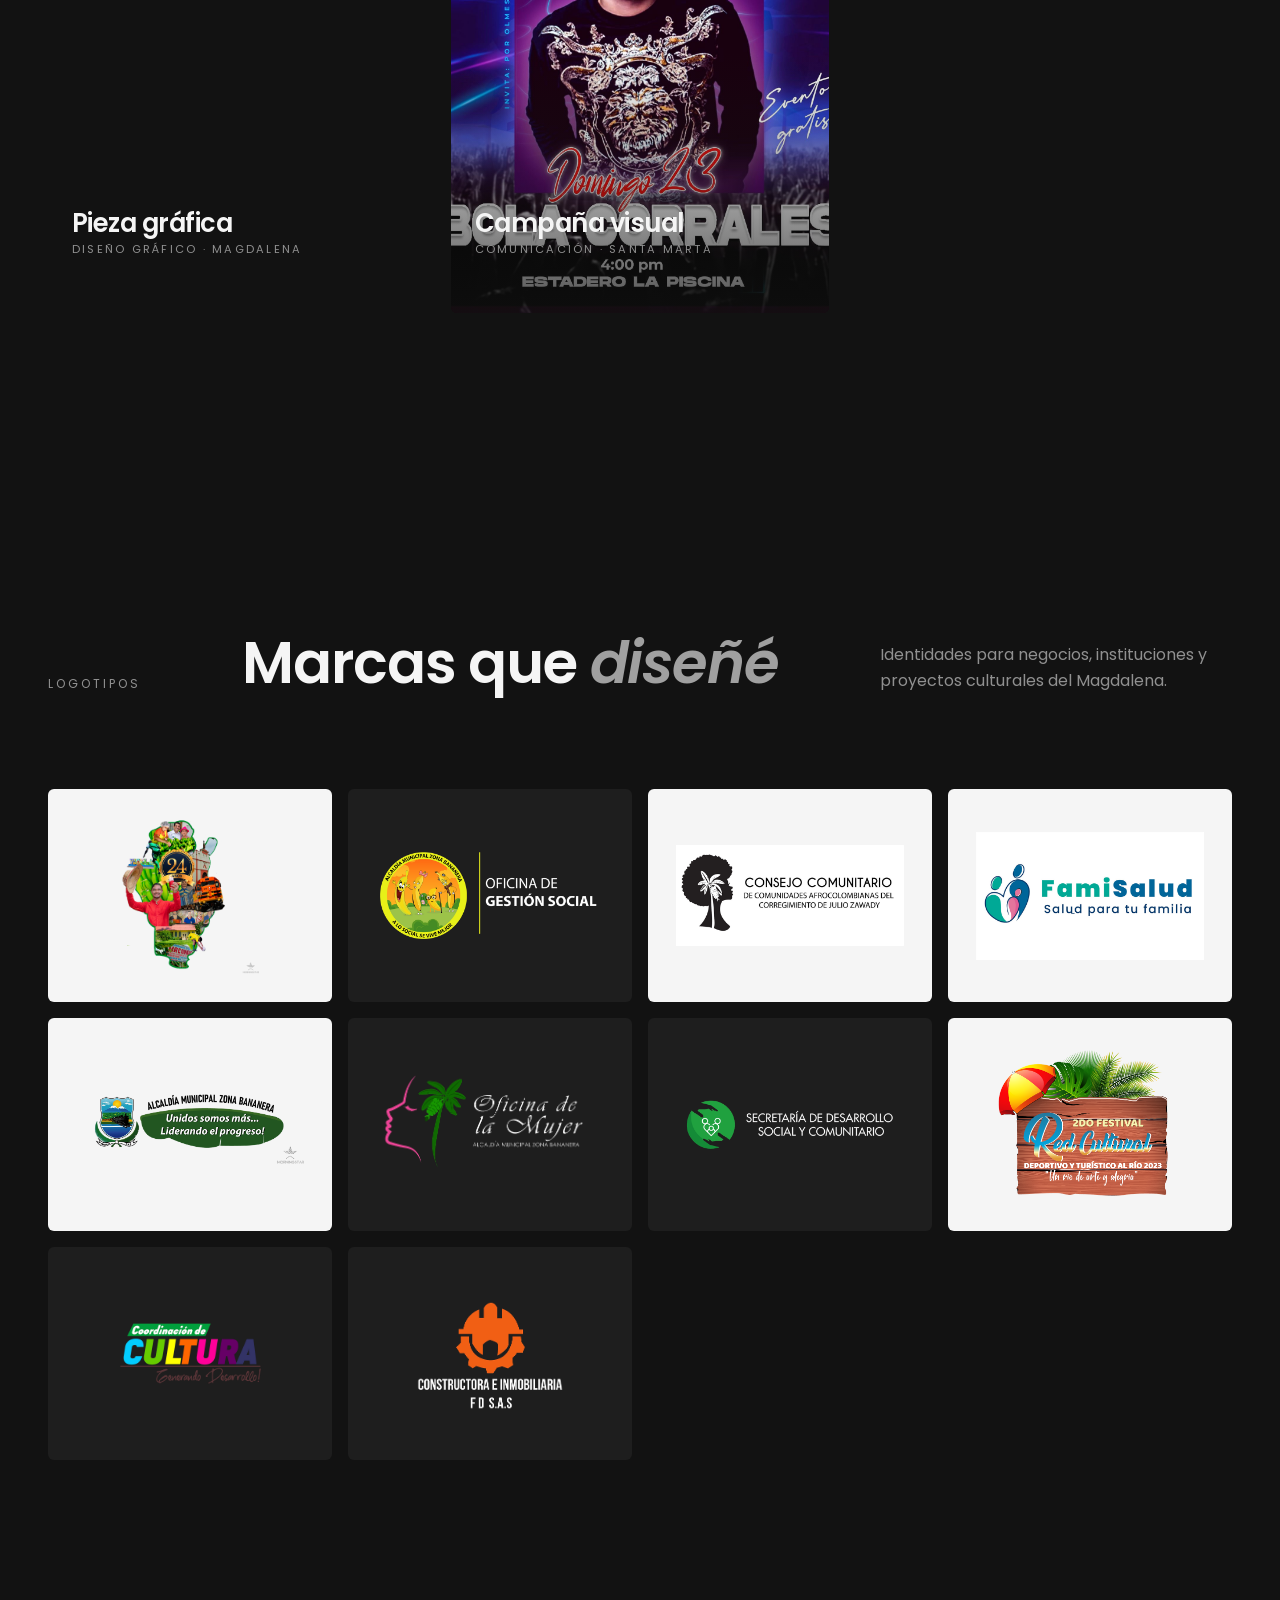
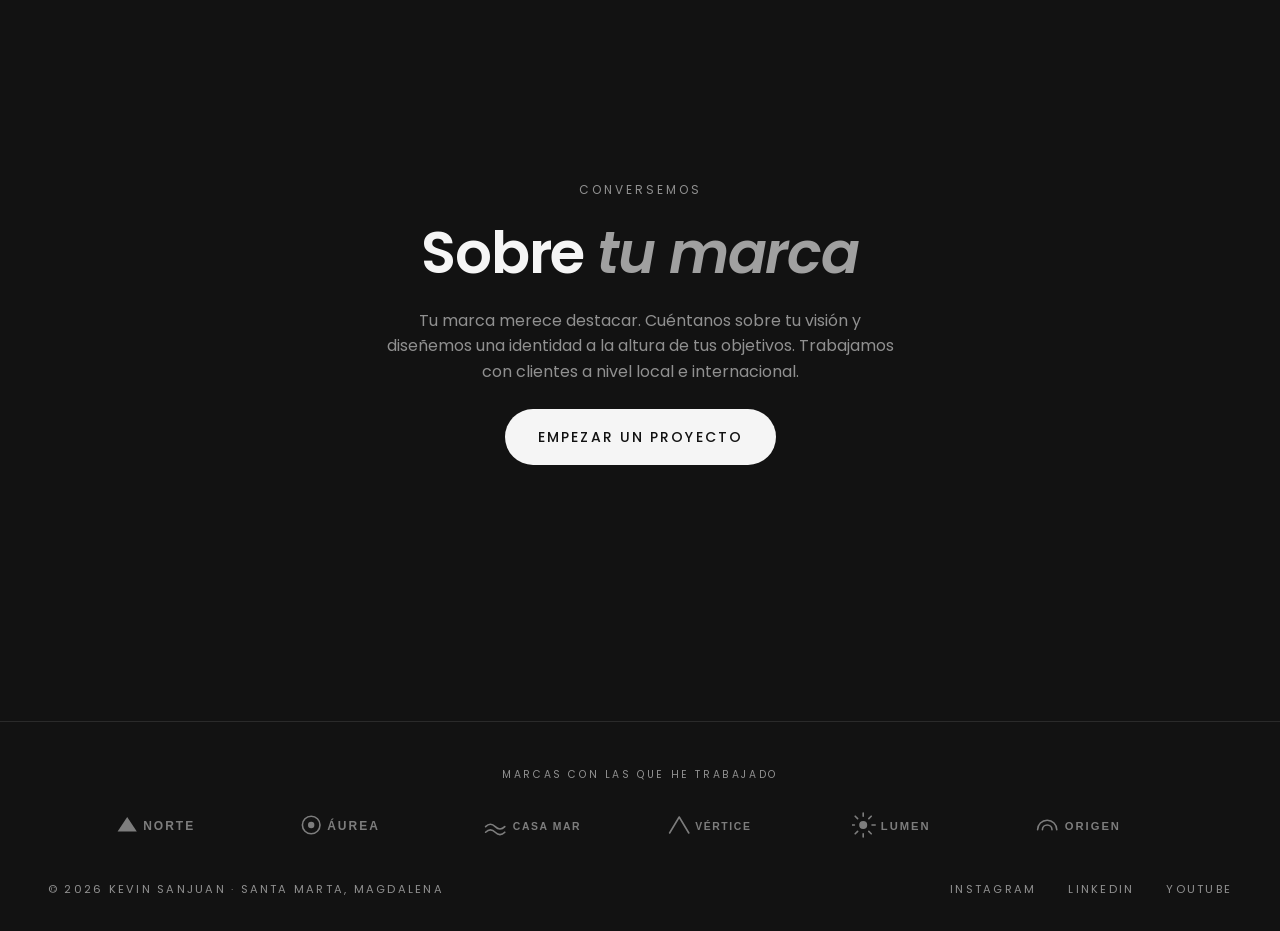
==== commit 01a0463b: "feat: add SEO metadata, sitemap, robots and 404 page" ====
--- a/branding.html
+++ b/branding.html
@@ -11,6 +11,18 @@
   <meta property="og:title" content="Diseñador Gráfico en Santa Marta — Kevin Sanjuan | Logos y Branding">
   <meta property="og:description" content="Logotipos, identidad visual y branding completo en Santa Marta y Zona Bananera, Magdalena.">
   <meta property="og:type" content="website">
+  <meta property="og:site_name" content="Kevin Sanjuan">
+  <meta property="og:locale" content="es_CO">
+  <meta property="og:url" content="https://jcuetot.github.io/paginafotografo/branding.html">
+  <meta property="og:image" content="https://jcuetot.github.io/paginafotografo/images/sesiones/diseno-grafico/cover.jpg">
+  <meta property="og:image:width" content="1449">
+  <meta property="og:image:height" content="1600">
+  <meta property="og:image:alt" content="Diseñador Gráfico en Santa Marta — Kevin Sanjuan | Logos y Branding">
+  <meta name="twitter:card" content="summary_large_image">
+  <meta name="twitter:title" content="Diseñador Gráfico en Santa Marta — Kevin Sanjuan | Logos y Branding">
+  <meta name="twitter:description" content="Fotografía y diseño gráfico en Santa Marta, Zona Bananera y el Magdalena.">
+  <meta name="twitter:image" content="https://jcuetot.github.io/paginafotografo/images/sesiones/diseno-grafico/cover.jpg">
+  <link rel="canonical" href="https://jcuetot.github.io/paginafotografo/branding.html">
   <meta name="theme-color" content="#121212">
   <meta name="geo.region" content="CO-MAG">
   <meta name="geo.placename" content="Santa Marta, Zona Bananera, Magdalena">
@@ -31,9 +43,14 @@
     "additionalType": "https://schema.org/GraphicDesigner",
     "name": "Kevin Sanjuan — Diseñador Gráfico en Santa Marta",
     "description": "Logotipos, identidad visual y branding completo para negocios en Santa Marta y Zona Bananera, Magdalena.",
-    "image": "../images/sesiones/diseno-grafico/cover.jpg",
+    "url": "https://jcuetot.github.io/paginafotografo/branding.html",
+    "sameAs": [
+      "https://www.instagram.com/kevinsanjuan70/",
+      "https://www.linkedin.com/in/kevin-sanjuan-berdugo-024667403/",
+      "https://www.youtube.com/@kevinsanjuan8070"
+    ],
+    "image": "https://jcuetot.github.io/paginafotografo/images/sesiones/diseno-grafico/cover.jpg",
     "priceRange": "$$",
-    "telephone": "+57 300 000 0000",
     "email": "hola@kevinsanjuan.com",
     "address": {
       "@type": "PostalAddress",
@@ -65,7 +82,7 @@
 
     <!-- ============ BANNER DE LA PÁGINA ============ -->
     <section class="page-hero">
-      <img src="images/sesiones/diseno-grafico/cover.jpg" alt="Trabajos de diseño gráfico en Santa Marta" class="page-hero-img">
+      <img src="images/sesiones/diseno-grafico/cover.jpg" alt="Trabajos de diseño gráfico en Santa Marta" class="page-hero-img" width="1449" height="1600" decoding="async">
       <div class="page-hero-shade"></div>
       <div class="page-hero-content">
         <a class="hero-back" href="index.html">← Volver al inicio</a>
@@ -124,7 +141,7 @@
 
       <div class="brand-grid">
         <article class="brand-card reveal">
-          <img src="images/sesiones/diseno-grafico/cover.jpg" alt="Identidad visual para alcaldía — diseñador gráfico en Santa Marta" loading="lazy">
+          <img src="images/sesiones/diseno-grafico/cover.jpg" alt="Identidad visual para alcaldía — diseñador gráfico en Santa Marta" loading="lazy" width="1449" height="1600" decoding="async">
           <div class="brand-shade"></div>
           <div class="brand-info">
             <h3>Identidad institucional</h3>
@@ -134,7 +151,7 @@
         </article>
 
         <article class="brand-card reveal">
-          <img src="images/sesiones/diseno-grafico/foto-2.jpg" alt="Campaña para función cultural premiada — diseño gráfico en el Magdalena" loading="lazy">
+          <img src="images/sesiones/diseno-grafico/foto-2.jpg" alt="Campaña para función cultural premiada — diseño gráfico en el Magdalena" loading="lazy" width="1600" height="1600" decoding="async">
           <div class="brand-shade"></div>
           <div class="brand-info">
             <h3>Pieza premiada</h3>
@@ -144,7 +161,7 @@
         </article>
 
         <article class="brand-card reveal">
-          <img src="images/sesiones/diseno-grafico/foto-3.jpg" alt="Sistema visual de marca — diseñador gráfico en Santa Marta" loading="lazy">
+          <img src="images/sesiones/diseno-grafico/foto-3.jpg" alt="Sistema visual de marca — diseñador gráfico en Santa Marta" loading="lazy" width="1060" height="1500" decoding="async">
           <div class="brand-shade"></div>
           <div class="brand-info">
             <h3>Sistema visual</h3>
@@ -154,7 +171,7 @@
         </article>
 
         <article class="brand-card reveal">
-          <img src="images/sesiones/diseno-grafico/foto-4.jpg" alt="Diseño editorial e impresos — diseñador gráfico en el Magdalena" loading="lazy">
+          <img src="images/sesiones/diseno-grafico/foto-4.jpg" alt="Diseño editorial e impresos — diseñador gráfico en el Magdalena" loading="lazy" width="1334" height="1600" decoding="async">
           <div class="brand-shade"></div>
           <div class="brand-info">
             <h3>Diseño editorial</h3>
@@ -164,7 +181,7 @@
         </article>
 
         <article class="brand-card reveal">
-          <img src="images/sesiones/diseno-grafico/foto-5.jpg" alt="Identidad de marca y logotipo — diseñador gráfico en Santa Marta" loading="lazy">
+          <img src="images/sesiones/diseno-grafico/foto-5.jpg" alt="Identidad de marca y logotipo — diseñador gráfico en Santa Marta" loading="lazy" width="1093" height="1500" decoding="async">
           <div class="brand-shade"></div>
           <div class="brand-info">
             <h3>Identidad de marca</h3>
@@ -174,7 +191,7 @@
         </article>
 
         <article class="brand-card reveal">
-          <img src="images/sesiones/diseno-grafico/foto-6.jpg" alt="Aplicaciones de marca — diseño gráfico en el Magdalena" loading="lazy">
+          <img src="images/sesiones/diseno-grafico/foto-6.jpg" alt="Aplicaciones de marca — diseño gráfico en el Magdalena" loading="lazy" width="1500" height="1500" decoding="async">
           <div class="brand-shade"></div>
           <div class="brand-info">
             <h3>Aplicaciones de marca</h3>
@@ -184,7 +201,7 @@
         </article>
 
         <article class="brand-card reveal">
-          <img src="images/sesiones/diseno-grafico/foto-7.jpg" alt="Pieza gráfica para marca — diseñador gráfico en Santa Marta" loading="lazy">
+          <img src="images/sesiones/diseno-grafico/foto-7.jpg" alt="Pieza gráfica para marca — diseñador gráfico en Santa Marta" loading="lazy" width="1600" height="1600" decoding="async">
           <div class="brand-shade"></div>
           <div class="brand-info">
             <h3>Pieza gráfica</h3>
@@ -194,7 +211,7 @@
         </article>
 
         <article class="brand-card reveal">
-          <img src="images/sesiones/diseno-grafico/foto-8.jpg" alt="Campaña visual para marca — diseñador gráfico en el Magdalena" loading="lazy">
+          <img src="images/sesiones/diseno-grafico/foto-8.jpg" alt="Campaña visual para marca — diseñador gráfico en el Magdalena" loading="lazy" width="1577" height="1600" decoding="async">
           <div class="brand-shade"></div>
           <div class="brand-info">
             <h3>Campaña visual</h3>
@@ -214,16 +231,16 @@
       </div>
 
       <div class="logos-grid">
-        <div class="logo-item reveal"><img src="images/sesiones/logos/logo-1.png" alt="Diseño de logotipo — Kevin Sanjuan" loading="lazy"></div>
-        <div class="logo-item logo-item--dark reveal"><img src="images/sesiones/logos/logo-2.png" alt="Diseño de logotipo — Kevin Sanjuan" loading="lazy"></div>
-        <div class="logo-item reveal"><img src="images/sesiones/logos/logo-3.png" alt="Diseño de logotipo — Kevin Sanjuan" loading="lazy"></div>
-        <div class="logo-item reveal"><img src="images/sesiones/logos/logo-4.png" alt="Diseño de logotipo — Kevin Sanjuan" loading="lazy"></div>
-        <div class="logo-item reveal"><img src="images/sesiones/logos/logo-5.png" alt="Logotipo para alcaldía — Kevin Sanjuan" loading="lazy"></div>
-        <div class="logo-item logo-item--dark reveal"><img src="images/sesiones/logos/logo-6.png" alt="Logotipo para alcaldía — Kevin Sanjuan" loading="lazy"></div>
-        <div class="logo-item logo-item--dark reveal"><img src="images/sesiones/logos/logo-7.png" alt="Logotipo para alcaldía — Kevin Sanjuan" loading="lazy"></div>
-        <div class="logo-item reveal"><img src="images/sesiones/logos/logo-8.png" alt="Diseño de logotipo — Kevin Sanjuan" loading="lazy"></div>
-        <div class="logo-item logo-item--dark reveal"><img src="images/sesiones/logos/logo-9.png" alt="Logotipo para alcaldía — Kevin Sanjuan" loading="lazy"></div>
-        <div class="logo-item logo-item--dark reveal"><img src="images/sesiones/logos/logo-10.png" alt="Diseño de logotipo — Kevin Sanjuan" loading="lazy"></div>
+        <div class="logo-item reveal"><img src="images/sesiones/logos/logo-1.png" alt="Diseño de logotipo — Kevin Sanjuan" loading="lazy" width="707" height="800" decoding="async"></div>
+        <div class="logo-item logo-item--dark reveal"><img src="images/sesiones/logos/logo-2.png" alt="Diseño de logotipo — Kevin Sanjuan" loading="lazy" width="800" height="334" decoding="async"></div>
+        <div class="logo-item reveal"><img src="images/sesiones/logos/logo-3.png" alt="Diseño de logotipo — Kevin Sanjuan" loading="lazy" width="800" height="356" decoding="async"></div>
+        <div class="logo-item reveal"><img src="images/sesiones/logos/logo-4.png" alt="Diseño de logotipo — Kevin Sanjuan" loading="lazy" width="800" height="450" decoding="async"></div>
+        <div class="logo-item reveal"><img src="images/sesiones/logos/logo-5.png" alt="Logotipo para alcaldía — Kevin Sanjuan" loading="lazy" width="800" height="283" decoding="async"></div>
+        <div class="logo-item logo-item--dark reveal"><img src="images/sesiones/logos/logo-6.png" alt="Logotipo para alcaldía — Kevin Sanjuan" loading="lazy" width="477" height="216" decoding="async"></div>
+        <div class="logo-item logo-item--dark reveal"><img src="images/sesiones/logos/logo-7.png" alt="Logotipo para alcaldía — Kevin Sanjuan" loading="lazy" width="800" height="290" decoding="async"></div>
+        <div class="logo-item reveal"><img src="images/sesiones/logos/logo-8.png" alt="Diseño de logotipo — Kevin Sanjuan" loading="lazy" width="800" height="623" decoding="async"></div>
+        <div class="logo-item logo-item--dark reveal"><img src="images/sesiones/logos/logo-9.png" alt="Logotipo para alcaldía — Kevin Sanjuan" loading="lazy" width="800" height="800" decoding="async"></div>
+        <div class="logo-item logo-item--dark reveal"><img src="images/sesiones/logos/logo-10.png" alt="Diseño de logotipo — Kevin Sanjuan" loading="lazy" width="567" height="340" decoding="async"></div>
       </div>
     </section>
 
